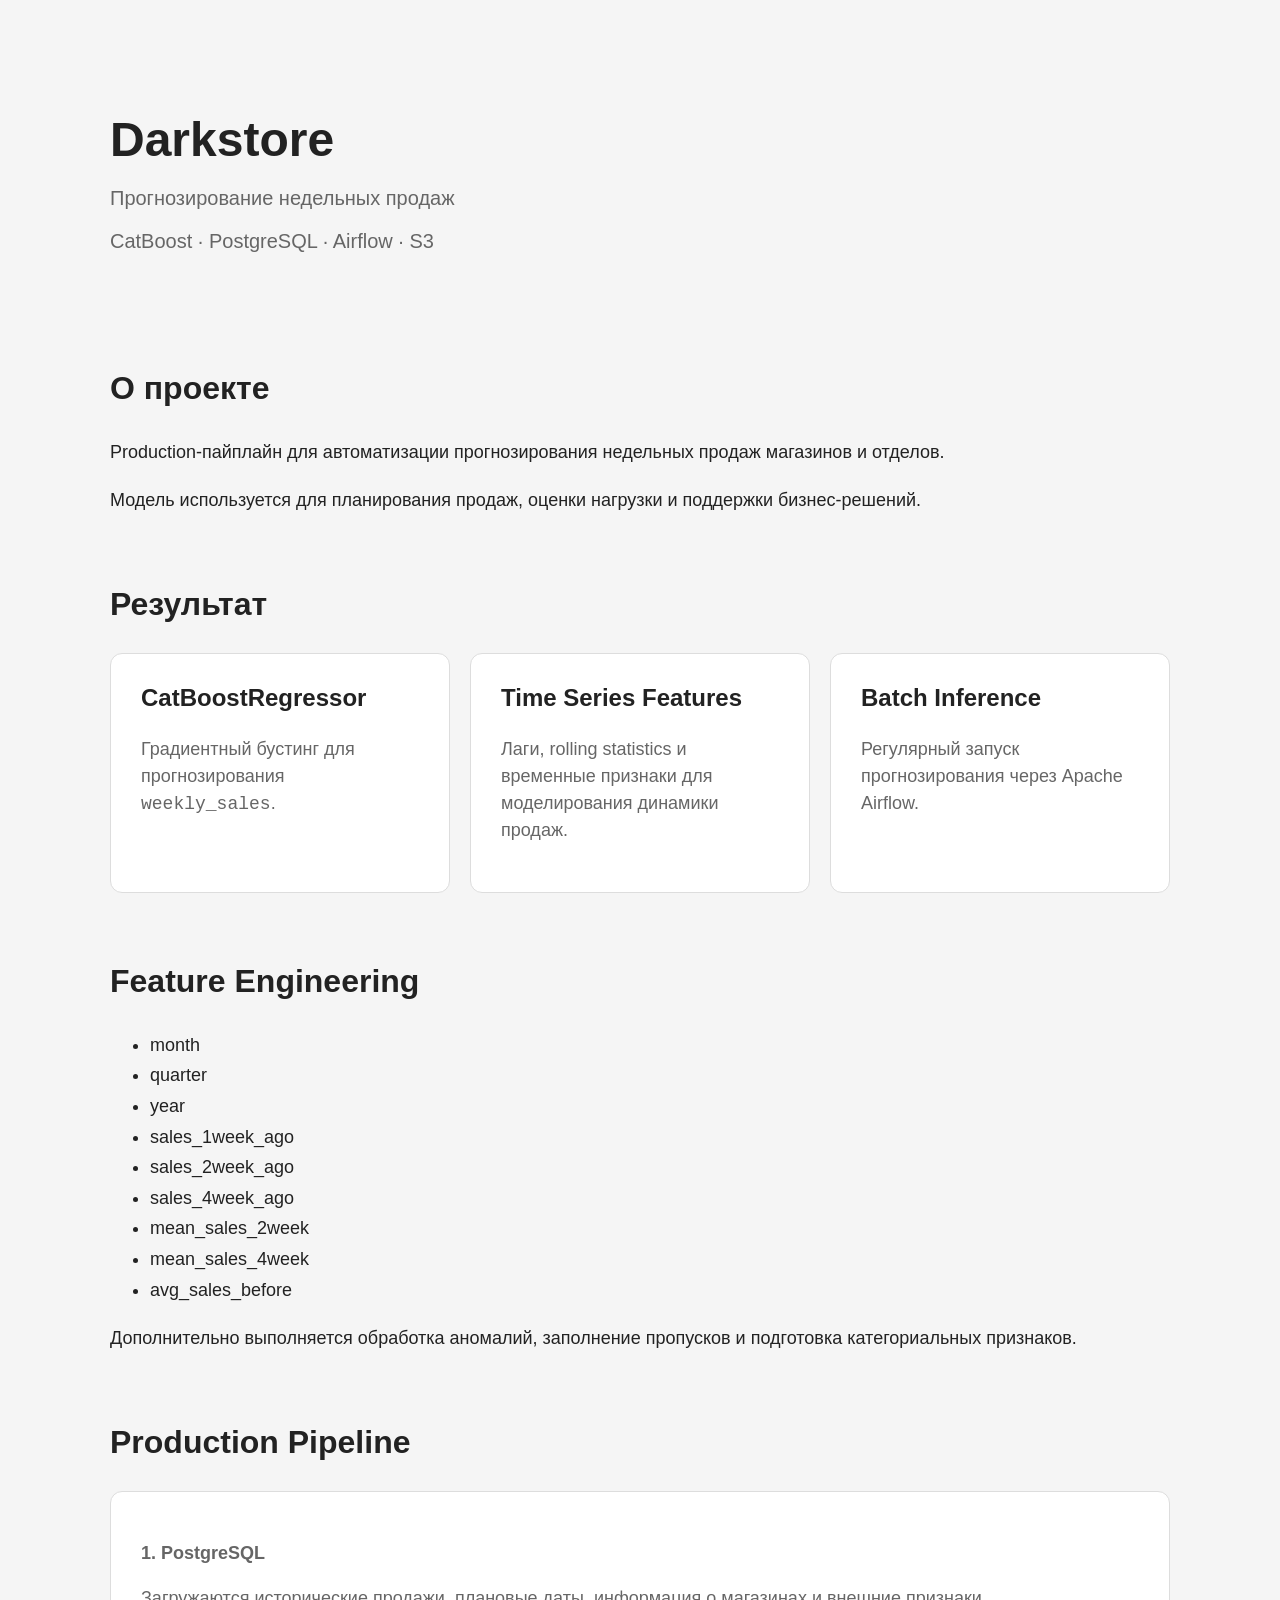
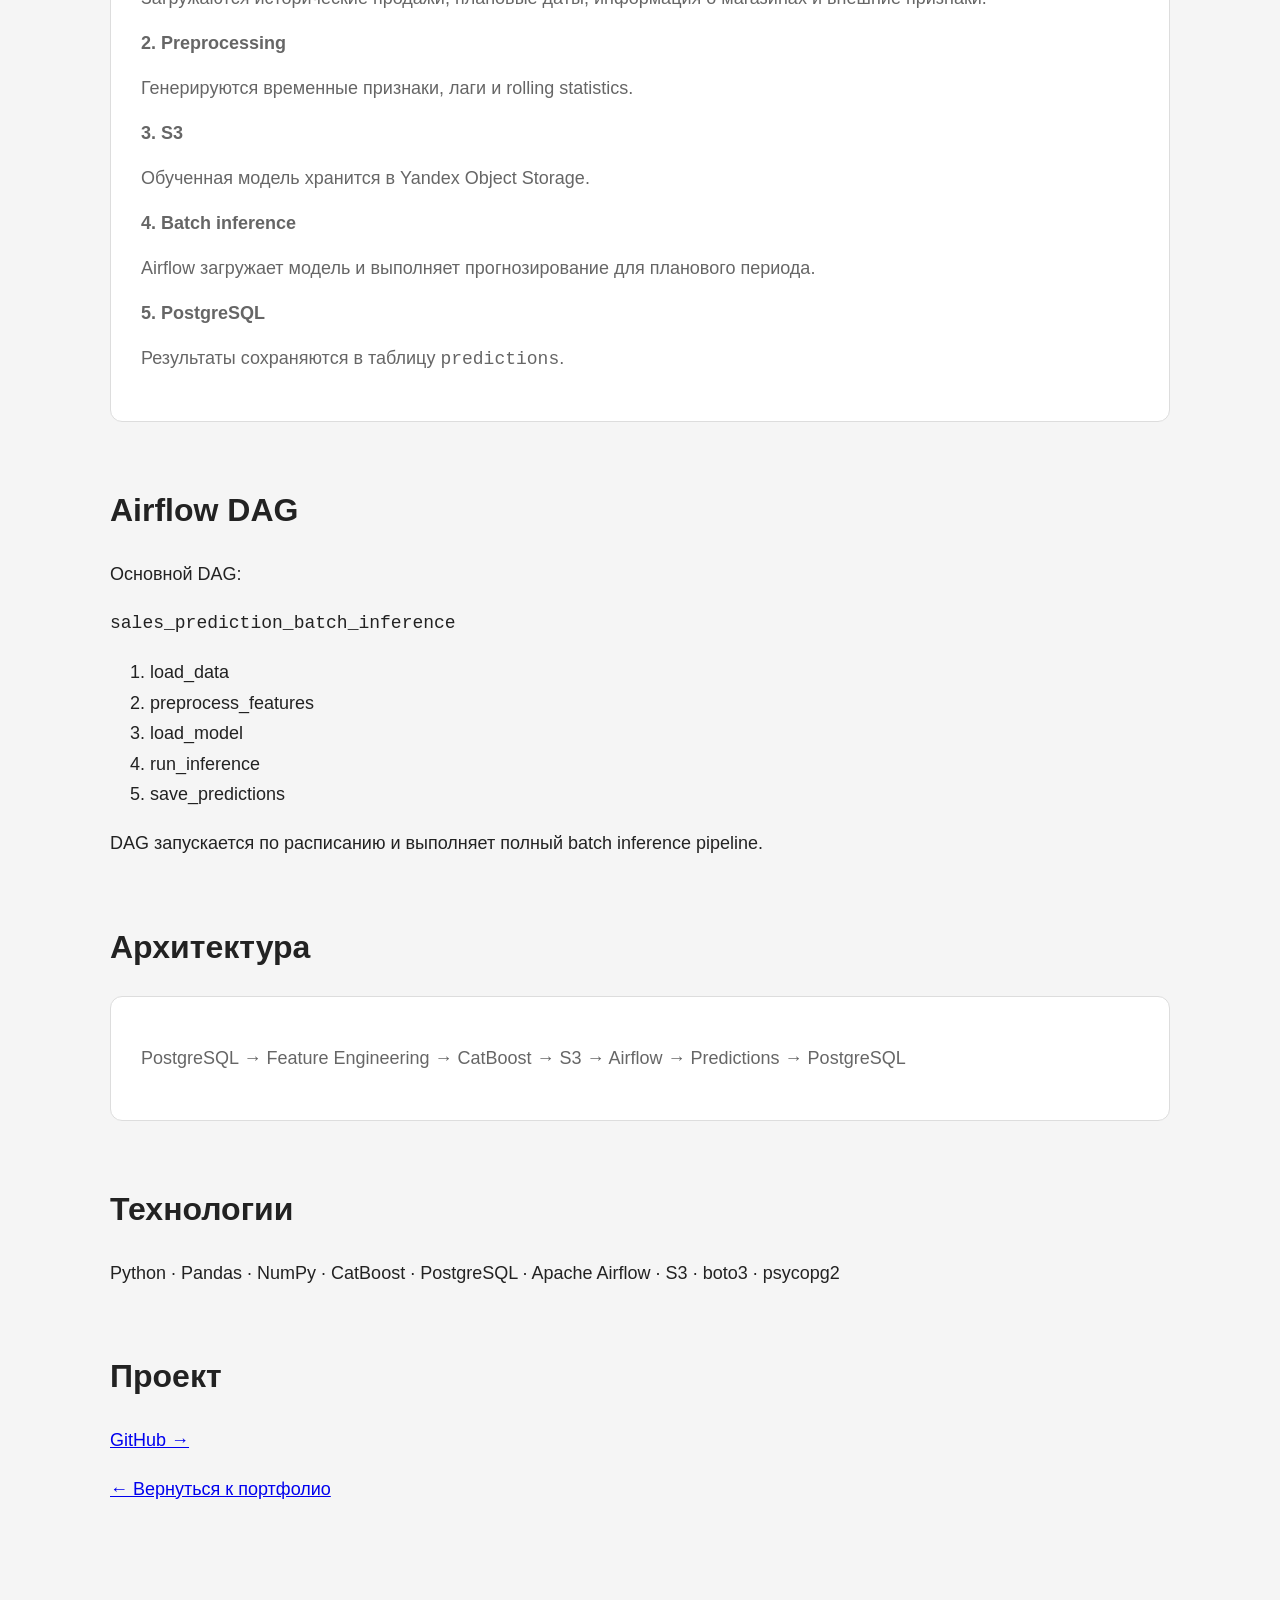
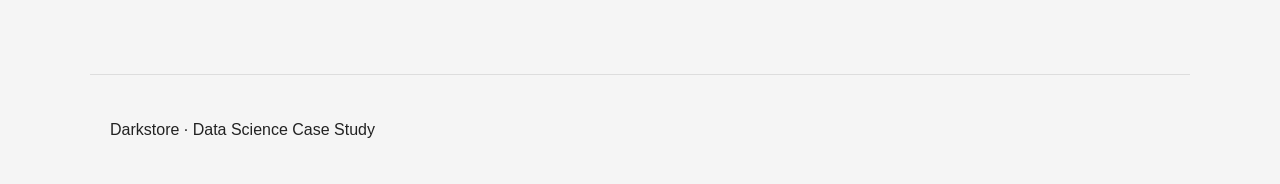
==== projects/darkstore/index.html @ b6d9b3a3 "add darkstore case study" ====
<!DOCTYPE html>
<html lang="ru">
<head>
    <meta charset="UTF-8">
    <meta name="viewport" content="width=device-width, initial-scale=1.0">
    <title>Darkstore — Data Science Case Study</title>
    <link rel="stylesheet" href="../../style.css">
</head>

<body>

<header>
    <h1>Darkstore</h1>
    <p>Прогнозирование недельных продаж</p>
    <p>CatBoost · PostgreSQL · Airflow · S3</p>
</header>

<main>

<section>
    <h2>О проекте</h2>

    <p>
        Production-пайплайн для автоматизации прогнозирования
        недельных продаж магазинов и отделов.
    </p>

    <p>
        Модель используется для планирования продаж, оценки нагрузки
        и поддержки бизнес-решений.
    </p>
</section>

<section>
    <h2>Результат</h2>

    <div class="projects">

        <article class="project-card">
            <h3>CatBoostRegressor</h3>
            <p>
                Градиентный бустинг для прогнозирования
                <code>weekly_sales</code>.
            </p>
        </article>

        <article class="project-card">
            <h3>Time Series Features</h3>
            <p>
                Лаги, rolling statistics и временные признаки
                для моделирования динамики продаж.
            </p>
        </article>

        <article class="project-card">
            <h3>Batch Inference</h3>
            <p>
                Регулярный запуск прогнозирования через
                Apache Airflow.
            </p>
        </article>

    </div>
</section>

<section>
    <h2>Feature Engineering</h2>

    <ul>
        <li>month</li>
        <li>quarter</li>
        <li>year</li>
        <li>sales_1week_ago</li>
        <li>sales_2week_ago</li>
        <li>sales_4week_ago</li>
        <li>mean_sales_2week</li>
        <li>mean_sales_4week</li>
        <li>avg_sales_before</li>
    </ul>

    <p>
        Дополнительно выполняется обработка аномалий,
        заполнение пропусков и подготовка категориальных признаков.
    </p>
</section>

<section>
    <h2>Production Pipeline</h2>

    <div class="project-card">

        <p><strong>1. PostgreSQL</strong></p>
        <p>
            Загружаются исторические продажи, плановые даты,
            информация о магазинах и внешние признаки.
        </p>

        <p><strong>2. Preprocessing</strong></p>
        <p>
            Генерируются временные признаки, лаги и rolling statistics.
        </p>

        <p><strong>3. S3</strong></p>
        <p>
            Обученная модель хранится в Yandex Object Storage.
        </p>

        <p><strong>4. Batch inference</strong></p>
        <p>
            Airflow загружает модель и выполняет прогнозирование
            для планового периода.
        </p>

        <p><strong>5. PostgreSQL</strong></p>
        <p>
            Результаты сохраняются в таблицу
            <code>predictions</code>.
        </p>

    </div>
</section>

<section>
    <h2>Airflow DAG</h2>

    <p>
        Основной DAG:
    </p>

    <p>
        <code>sales_prediction_batch_inference</code>
    </p>

    <ol>
        <li>load_data</li>
        <li>preprocess_features</li>
        <li>load_model</li>
        <li>run_inference</li>
        <li>save_predictions</li>
    </ol>

    <p>
        DAG запускается по расписанию и выполняет полный
        batch inference pipeline.
    </p>
</section>

<section>
    <h2>Архитектура</h2>

    <div class="project-card">
        <p>
            PostgreSQL
            →
            Feature Engineering
            →
            CatBoost
            →
            S3
            →
            Airflow
            →
            Predictions
            →
            PostgreSQL
        </p>
    </div>
</section>

<section>
    <h2>Технологии</h2>

    <p>
        Python · Pandas · NumPy · CatBoost · PostgreSQL ·
        Apache Airflow · S3 · boto3 · psycopg2
    </p>
</section>

<section>
    <h2>Проект</h2>

    <p>
        <a href="https://github.com/exitazy1809/ds_portfolio/tree/main/ds_pss"
           target="_blank">
            GitHub →
        </a>
    </p>

    <p>
        <a href="../../">
            ← Вернуться к портфолио
        </a>
    </p>
</section>

</main>

<footer>
    <p>Darkstore · Data Science Case Study</p>
</footer>

</body>
</html>
---- style.css ----
* {
	box-sizing: border-box;
}

body {
	margin: 0;
	font-family: Arial, sans-serif;
	background: #f5f5f5;
	color: #222;
}

header {
	max-width: 1100px;
	margin: 0 auto;
	padding: 80px 20px 50px;
}

header h1 {
	font-size: 48px;
	margin-bottom: 10px;
}

header p {
	font-size: 20px;
	color: #666;
}

main {
	max-width: 1100px;
	margin: 0 auto;
	padding: 20px;
}

h2 {
	font-size: 32px;
	margin-bottom: 30px;
}

.projects {
	display: grid;
	grid-template-columns: repeat(3, 1fr);
	gap: 20px;
}

.project-card {
	background: white;
	padding: 30px;
	border-radius: 12px;
	border: 1px solid #ddd;
}

.project-card h3 {
	font-size: 24px;
	margin-top: 0;
}

.project-card p {
	color: #666;
	line-height: 1.5;
}

.project-card a {
	display: inline-block;
	margin-top: 15px;
	text-decoration: none;
	font-weight: bold;
	color: #222;
}

.project-card a:hover {
	text-decoration: underline;
}

.other-projects {
	margin-top: 80px;
}

.other-projects li {
	margin-bottom: 10px;
}

footer {
	max-width: 1100px;
	margin: 80px auto 0;
	padding: 30px 20px;
	border-top: 1px solid #ddd;
}

section {
	margin-bottom: 70px;
}

section p,
section li {
	font-size: 18px;
	line-height: 1.7;
}

.pipeline {
	display: flex;
	align-items: center;
	gap: 15px;
	flex-wrap: wrap;
}

.pipeline div {
	background: white;
	border: 1px solid #ddd;
	padding: 15px 20px;
	border-radius: 8px;
}

.metrics {
	display: grid;
	grid-template-columns: repeat(3, 1fr);
	gap: 20px;
}

.metrics div {
	background: white;
	padding: 25px;
	border-radius: 10px;
	border: 1px solid #ddd;
}

.metrics strong {
	display: block;
	color: #666;
	margin-bottom: 10px;
}

.metrics span {
	font-size: 32px;
	font-weight: bold;
}

.tech-stack {
	display: flex;
	gap: 10px;
	flex-wrap: wrap;
}

.tech-stack span {
	background: white;
	border: 1px solid #ddd;
	padding: 10px 15px;
	border-radius: 20px;
}

pre {
	background: #222;
	color: #eee;
	padding: 25px;
	border-radius: 10px;
	overflow-x: auto;
}

.subtitle {
	font-size: 28px;
	color: #333;
}

.model-table {
	overflow-x: auto;
}

.model-table table {
	width: 100%;
	border-collapse: collapse;
	background: white;
}

.model-table th,
.model-table td {
	padding: 16px;
	text-align: left;
	border-bottom: 1px solid #ddd;
}

.model-table th {
	background: #f0f0f0;
}

.best-model {
	background: #f5f5f5;
}

.pipeline {
	display: flex;
	align-items: center;
	gap: 12px;
	flex-wrap: wrap;
}

.pipeline div {
	background: white;
	border: 1px solid #ddd;
	padding: 15px 20px;
	border-radius: 8px;
	font-weight: 500;
}

.pipeline span {
	font-size: 24px;
}

.chart {
	margin-top: 30px;
	background: white;
	padding: 30px;
	border: 1px solid #ddd;
	border-radius: 12px;
}

.chart-row {
	margin-bottom: 25px;
}

.chart-label {
	display: block;
	margin-bottom: 8px;
	font-weight: 500;
}

.bar-container {
	width: 100%;
	height: 35px;
	background: #eeeeee;
	border-radius: 6px;
	overflow: hidden;
}

.bar {
	height: 100%;
	background: #777;
	color: white;
	display: flex;
	align-items: center;
	padding-left: 12px;
	font-weight: bold;
	border-radius: 6px;
}

.bar.best {
	background: #222;
}

.architecture {
	display: grid;
	grid-template-columns: repeat(4, 1fr);
	gap: 20px;
	margin-top: 35px;
}

.architecture-column {
	display: flex;
	flex-direction: column;
	align-items: center;
}

.architecture-box {
	width: 100%;
	min-height: 90px;

	background: white;
	border: 1px solid #ddd;
	border-radius: 12px;

	display: flex;
	flex-direction: column;
	justify-content: center;
	align-items: center;

	text-align: center;
	padding: 15px;

	box-sizing: border-box;
}

.architecture-box strong {
	font-size: 18px;
	margin-bottom: 8px;
}

.architecture-box span {
	color: #777;
	font-size: 14px;
}

.architecture-arrow {
	font-size: 28px;
	margin: 12px 0;
}

.architecture-box.database {
	border-left: 4px solid #555;
}

.architecture-box.airflow {
	border-left: 4px solid #777;
}

.architecture-box.s3 {
	border-left: 4px solid #999;
}

.architecture-box.model {
	border-left: 4px solid #222;
}


@media (max-width: 900px) {

	.architecture {
		grid-template-columns: repeat(2, 1fr);
	}

}


@media (max-width: 600px) {

	.architecture {
		grid-template-columns: 1fr;
	}

}
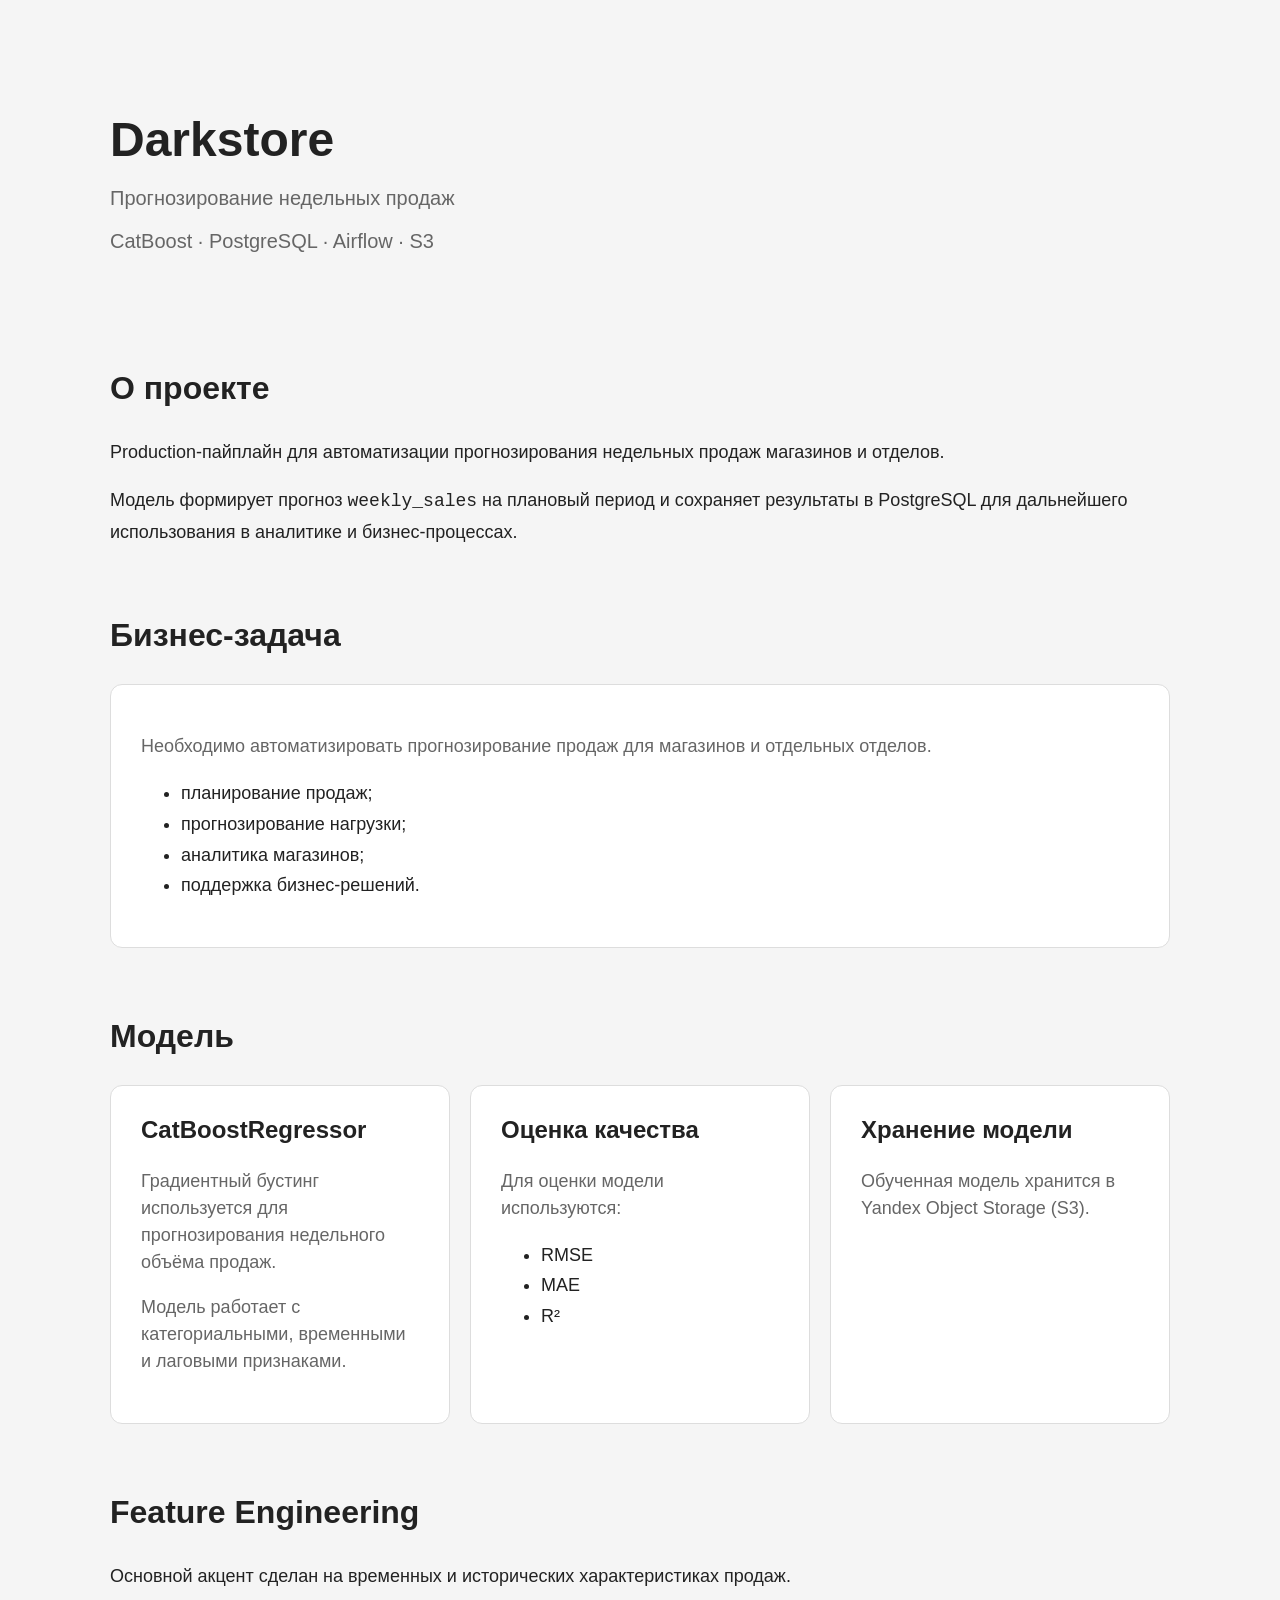
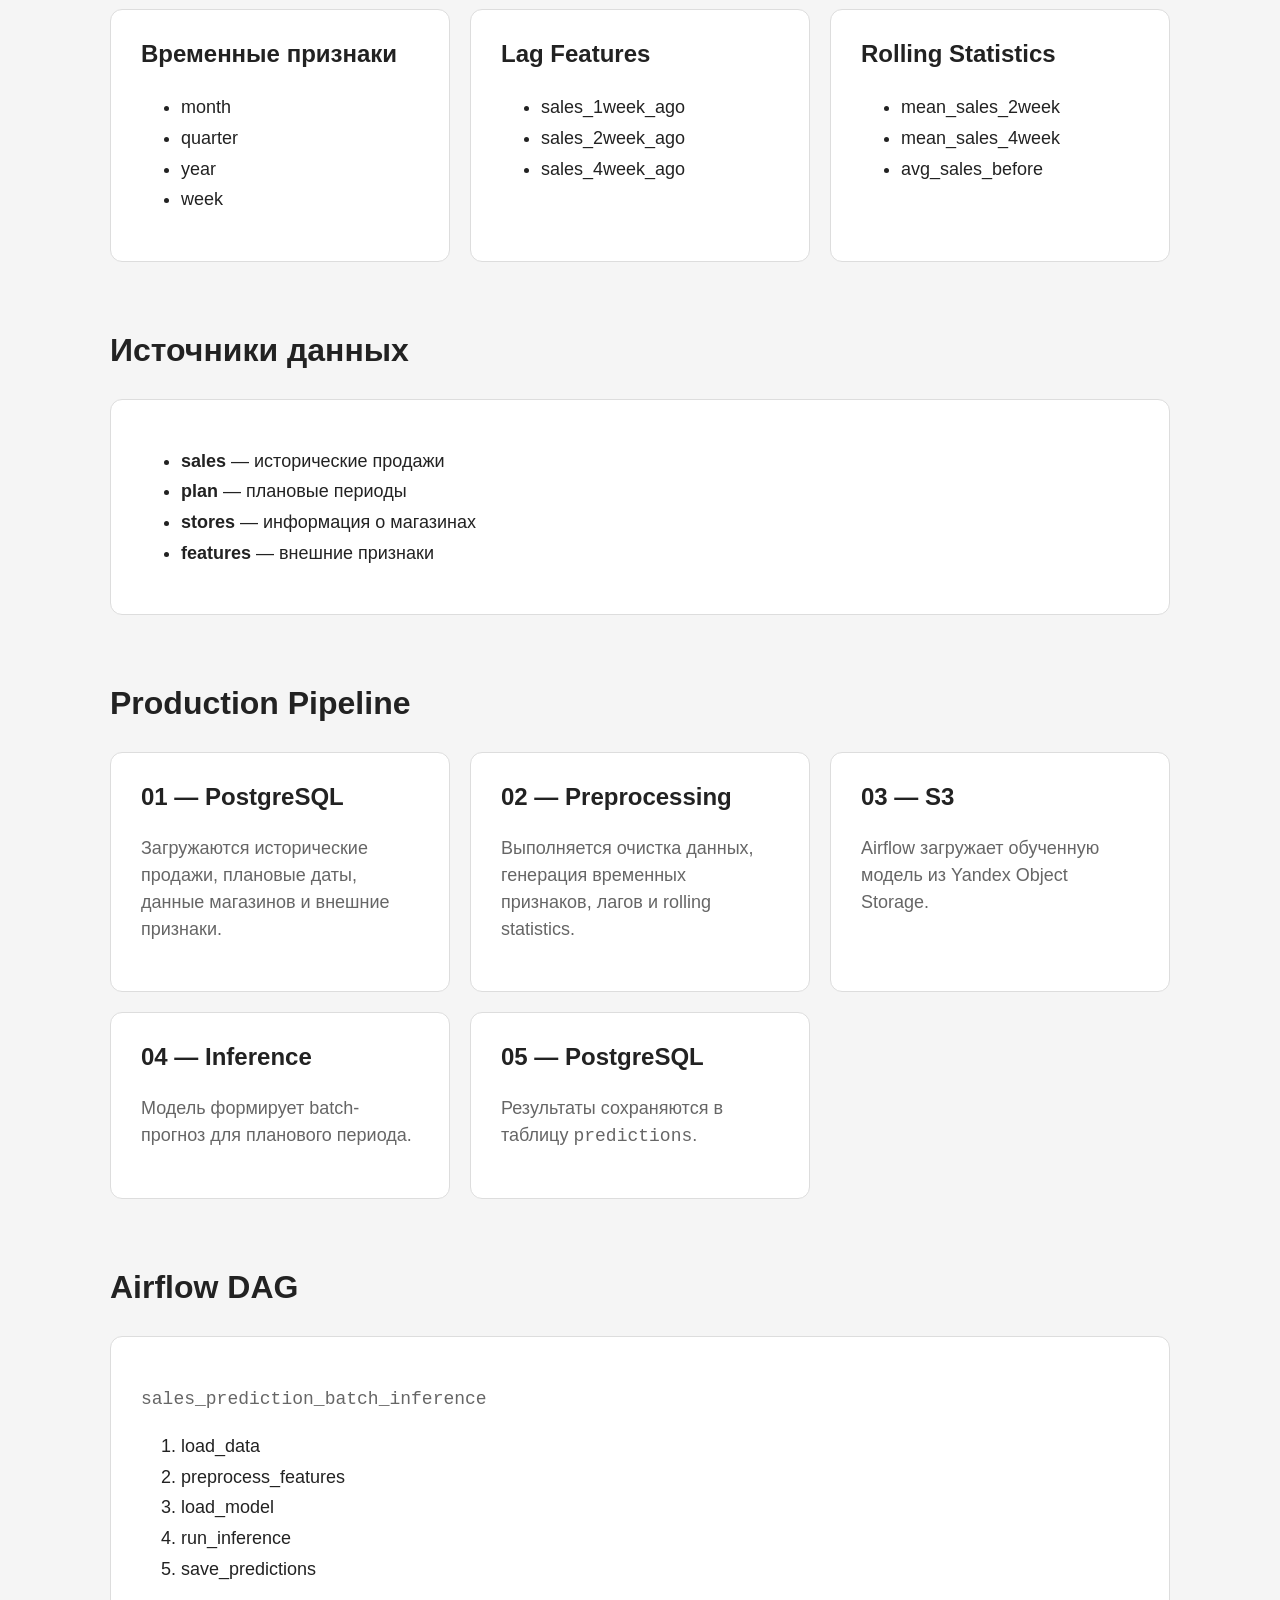
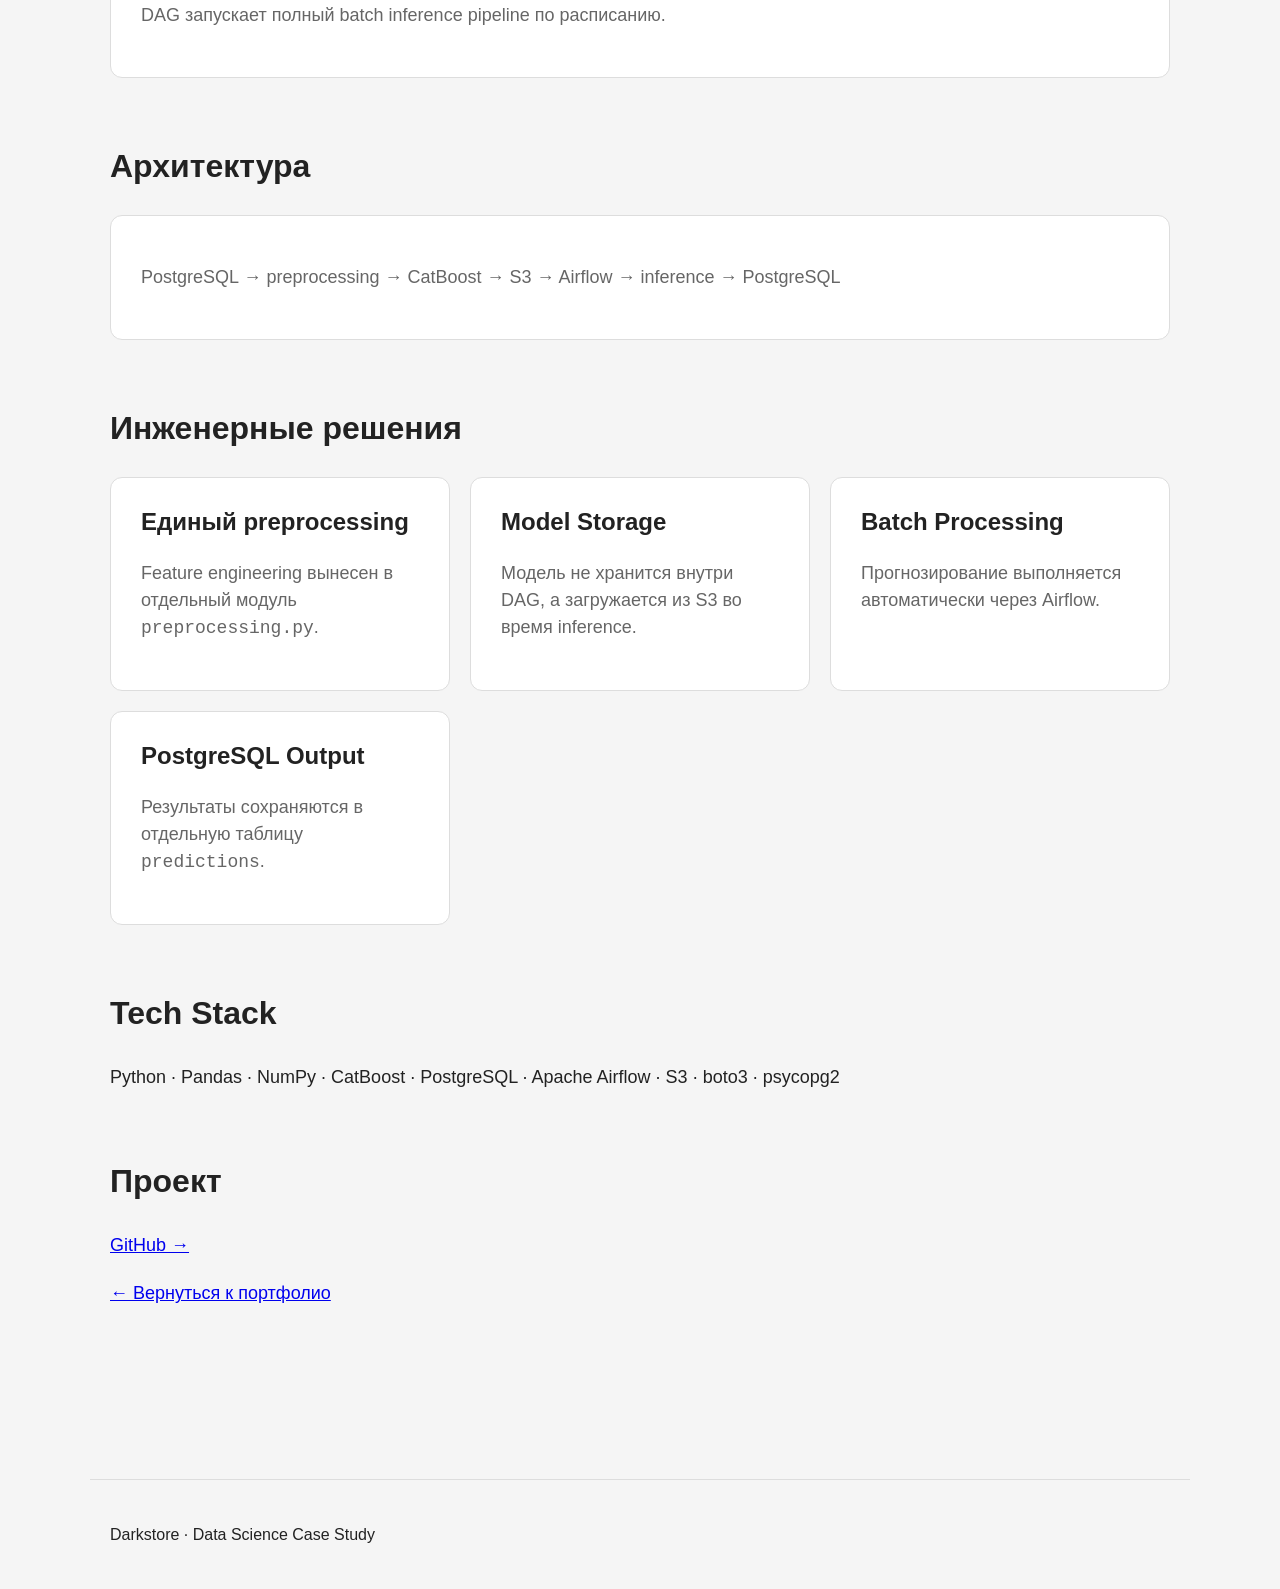
==== commit 2f059a6a: "improve darkstore case study" ====
--- a/projects/darkstore/index.html
+++ b/projects/darkstore/index.html
@@ -3,7 +3,9 @@
 <head>
     <meta charset="UTF-8">
     <meta name="viewport" content="width=device-width, initial-scale=1.0">
+
     <title>Darkstore — Data Science Case Study</title>
+
     <link rel="stylesheet" href="../../style.css">
 </head>
 
@@ -11,192 +13,459 @@
 
 <header>
     <h1>Darkstore</h1>
-    <p>Прогнозирование недельных продаж</p>
-    <p>CatBoost · PostgreSQL · Airflow · S3</p>
+
+    <p>
+        Прогнозирование недельных продаж
+    </p>
+
+    <p>
+        CatBoost · PostgreSQL · Airflow · S3
+    </p>
 </header>
 
+
 <main>
 
-<section>
-    <h2>О проекте</h2>
+    <!-- ABOUT -->
+
+    <section>
+
+        <h2>О проекте</h2>
+
+        <p>
+            Production-пайплайн для автоматизации прогнозирования
+            недельных продаж магазинов и отделов.
+        </p>
+
+        <p>
+            Модель формирует прогноз <code>weekly_sales</code>
+            на плановый период и сохраняет результаты
+            в PostgreSQL для дальнейшего использования
+            в аналитике и бизнес-процессах.
+        </p>
+
+    </section>
+
+
+    <!-- BUSINESS TASK -->
+
+    <section>
+
+        <h2>Бизнес-задача</h2>
+
+        <div class="project-card">
+
+            <p>
+                Необходимо автоматизировать прогнозирование продаж
+                для магазинов и отдельных отделов.
+            </p>
+
+            <ul>
+                <li>планирование продаж;</li>
+                <li>прогнозирование нагрузки;</li>
+                <li>аналитика магазинов;</li>
+                <li>поддержка бизнес-решений.</li>
+            </ul>
+
+        </div>
+
+    </section>
+
+
+    <!-- MODEL -->
+
+    <section>
+
+        <h2>Модель</h2>
+
+        <div class="projects">
+
+            <article class="project-card">
+
+                <h3>CatBoostRegressor</h3>
+
+                <p>
+                    Градиентный бустинг используется для
+                    прогнозирования недельного объёма продаж.
+                </p>
+
+                <p>
+                    Модель работает с категориальными,
+                    временными и лаговыми признаками.
+                </p>
+
+            </article>
+
+
+            <article class="project-card">
+
+                <h3>Оценка качества</h3>
+
+                <p>
+                    Для оценки модели используются:
+                </p>
+
+                <ul>
+                    <li>RMSE</li>
+                    <li>MAE</li>
+                    <li>R²</li>
+                </ul>
+
+            </article>
+
+
+            <article class="project-card">
+
+                <h3>Хранение модели</h3>
+
+                <p>
+                    Обученная модель хранится в
+                    Yandex Object Storage (S3).
+                </p>
+
+            </article>
+
+        </div>
+
+    </section>
+
+
+    <!-- FEATURES -->
+
+    <section>
+
+        <h2>Feature Engineering</h2>
+
+        <p>
+            Основной акцент сделан на временных и исторических
+            характеристиках продаж.
+        </p>
+
+
+        <div class="projects">
+
+            <article class="project-card">
+
+                <h3>Временные признаки</h3>
+
+                <ul>
+                    <li>month</li>
+                    <li>quarter</li>
+                    <li>year</li>
+                    <li>week</li>
+                </ul>
+
+            </article>
+
+
+            <article class="project-card">
+
+                <h3>Lag Features</h3>
+
+                <ul>
+                    <li>sales_1week_ago</li>
+                    <li>sales_2week_ago</li>
+                    <li>sales_4week_ago</li>
+                </ul>
+
+            </article>
+
+
+            <article class="project-card">
+
+                <h3>Rolling Statistics</h3>
+
+                <ul>
+                    <li>mean_sales_2week</li>
+                    <li>mean_sales_4week</li>
+                    <li>avg_sales_before</li>
+                </ul>
+
+            </article>
+
+        </div>
+
+    </section>
+
+
+    <!-- DATA -->
+
+    <section>
+
+        <h2>Источники данных</h2>
+
+        <div class="project-card">
+
+            <ul>
+                <li>
+                    <strong>sales</strong> — исторические продажи
+                </li>
+
+                <li>
+                    <strong>plan</strong> — плановые периоды
+                </li>
+
+                <li>
+                    <strong>stores</strong> — информация о магазинах
+                </li>
+
+                <li>
+                    <strong>features</strong> — внешние признаки
+                </li>
+            </ul>
+
+        </div>
+
+    </section>
+
+
+    <!-- PIPELINE -->
+
+    <section>
+
+        <h2>Production Pipeline</h2>
+
+        <div class="projects">
+
+            <article class="project-card">
+
+                <h3>01 — PostgreSQL</h3>
+
+                <p>
+                    Загружаются исторические продажи,
+                    плановые даты, данные магазинов
+                    и внешние признаки.
+                </p>
+
+            </article>
+
+
+            <article class="project-card">
+
+                <h3>02 — Preprocessing</h3>
+
+                <p>
+                    Выполняется очистка данных,
+                    генерация временных признаков,
+                    лагов и rolling statistics.
+                </p>
+
+            </article>
+
+
+            <article class="project-card">
+
+                <h3>03 — S3</h3>
+
+                <p>
+                    Airflow загружает обученную модель
+                    из Yandex Object Storage.
+                </p>
+
+            </article>
+
+
+            <article class="project-card">
+
+                <h3>04 — Inference</h3>
+
+                <p>
+                    Модель формирует batch-прогноз
+                    для планового периода.
+                </p>
+
+            </article>
+
+
+            <article class="project-card">
+
+                <h3>05 — PostgreSQL</h3>
+
+                <p>
+                    Результаты сохраняются в таблицу
+                    <code>predictions</code>.
+                </p>
+
+            </article>
+
+        </div>
+
+    </section>
+
+
+    <!-- AIRFLOW -->
+
+    <section>
+
+        <h2>Airflow DAG</h2>
+
+        <div class="project-card">
+
+            <p>
+                <code>sales_prediction_batch_inference</code>
+            </p>
+
+            <ol>
+
+                <li>load_data</li>
+
+                <li>preprocess_features</li>
+
+                <li>load_model</li>
+
+                <li>run_inference</li>
+
+                <li>save_predictions</li>
+
+            </ol>
+
+            <p>
+                DAG запускает полный batch inference pipeline
+                по расписанию.
+            </p>
+
+        </div>
+
+    </section>
+
+
+    <!-- ARCHITECTURE -->
+
+    <section>
+
+        <h2>Архитектура</h2>
+
+        <div class="project-card">
+
+            <p>
+                PostgreSQL
+                →
+                preprocessing
+                →
+                CatBoost
+                →
+                S3
+                →
+                Airflow
+                →
+                inference
+                →
+                PostgreSQL
+            </p>
+
+        </div>
+
+    </section>
+
+
+    <!-- ENGINEERING -->
+
+    <section>
+
+        <h2>Инженерные решения</h2>
+
+        <div class="projects">
+
+            <article class="project-card">
+
+                <h3>Единый preprocessing</h3>
+
+                <p>
+                    Feature engineering вынесен
+                    в отдельный модуль
+                    <code>preprocessing.py</code>.
+                </p>
+
+            </article>
+
+
+            <article class="project-card">
+
+                <h3>Model Storage</h3>
+
+                <p>
+                    Модель не хранится внутри DAG,
+                    а загружается из S3 во время inference.
+                </p>
+
+            </article>
+
+
+            <article class="project-card">
+
+                <h3>Batch Processing</h3>
+
+                <p>
+                    Прогнозирование выполняется
+                    автоматически через Airflow.
+                </p>
+
+            </article>
+
+
+            <article class="project-card">
+
+                <h3>PostgreSQL Output</h3>
+
+                <p>
+                    Результаты сохраняются в отдельную
+                    таблицу <code>predictions</code>.
+                </p>
+
+            </article>
+
+        </div>
+
+    </section>
+
+
+    <!-- TECH STACK -->
+
+    <section>
+
+        <h2>Tech Stack</h2>
+
+        <p>
+            Python · Pandas · NumPy · CatBoost ·
+            PostgreSQL · Apache Airflow · S3 ·
+            boto3 · psycopg2
+        </p>
+
+    </section>
+
+
+    <!-- GITHUB -->
+
+    <section>
+
+        <h2>Проект</h2>
+
+        <p>
+            <a
+                href="https://github.com/exitazy1809/ds_portfolio/tree/main/ds_pss"
+                target="_blank"
+            >
+                GitHub →
+            </a>
+        </p>
+
+        <p>
+            <a href="../../">
+                ← Вернуться к портфолио
+            </a>
+        </p>
+
+    </section>
+
+</main>
+
+
+<footer>
 
     <p>
-        Production-пайплайн для автоматизации прогнозирования
-        недельных продаж магазинов и отделов.
+        Darkstore · Data Science Case Study
     </p>
 
-    <p>
-        Модель используется для планирования продаж, оценки нагрузки
-        и поддержки бизнес-решений.
-    </p>
-</section>
-
-<section>
-    <h2>Результат</h2>
-
-    <div class="projects">
-
-        <article class="project-card">
-            <h3>CatBoostRegressor</h3>
-            <p>
-                Градиентный бустинг для прогнозирования
-                <code>weekly_sales</code>.
-            </p>
-        </article>
-
-        <article class="project-card">
-            <h3>Time Series Features</h3>
-            <p>
-                Лаги, rolling statistics и временные признаки
-                для моделирования динамики продаж.
-            </p>
-        </article>
-
-        <article class="project-card">
-            <h3>Batch Inference</h3>
-            <p>
-                Регулярный запуск прогнозирования через
-                Apache Airflow.
-            </p>
-        </article>
-
-    </div>
-</section>
-
-<section>
-    <h2>Feature Engineering</h2>
-
-    <ul>
-        <li>month</li>
-        <li>quarter</li>
-        <li>year</li>
-        <li>sales_1week_ago</li>
-        <li>sales_2week_ago</li>
-        <li>sales_4week_ago</li>
-        <li>mean_sales_2week</li>
-        <li>mean_sales_4week</li>
-        <li>avg_sales_before</li>
-    </ul>
-
-    <p>
-        Дополнительно выполняется обработка аномалий,
-        заполнение пропусков и подготовка категориальных признаков.
-    </p>
-</section>
-
-<section>
-    <h2>Production Pipeline</h2>
-
-    <div class="project-card">
-
-        <p><strong>1. PostgreSQL</strong></p>
-        <p>
-            Загружаются исторические продажи, плановые даты,
-            информация о магазинах и внешние признаки.
-        </p>
-
-        <p><strong>2. Preprocessing</strong></p>
-        <p>
-            Генерируются временные признаки, лаги и rolling statistics.
-        </p>
-
-        <p><strong>3. S3</strong></p>
-        <p>
-            Обученная модель хранится в Yandex Object Storage.
-        </p>
-
-        <p><strong>4. Batch inference</strong></p>
-        <p>
-            Airflow загружает модель и выполняет прогнозирование
-            для планового периода.
-        </p>
-
-        <p><strong>5. PostgreSQL</strong></p>
-        <p>
-            Результаты сохраняются в таблицу
-            <code>predictions</code>.
-        </p>
-
-    </div>
-</section>
-
-<section>
-    <h2>Airflow DAG</h2>
-
-    <p>
-        Основной DAG:
-    </p>
-
-    <p>
-        <code>sales_prediction_batch_inference</code>
-    </p>
-
-    <ol>
-        <li>load_data</li>
-        <li>preprocess_features</li>
-        <li>load_model</li>
-        <li>run_inference</li>
-        <li>save_predictions</li>
-    </ol>
-
-    <p>
-        DAG запускается по расписанию и выполняет полный
-        batch inference pipeline.
-    </p>
-</section>
-
-<section>
-    <h2>Архитектура</h2>
-
-    <div class="project-card">
-        <p>
-            PostgreSQL
-            →
-            Feature Engineering
-            →
-            CatBoost
-            →
-            S3
-            →
-            Airflow
-            →
-            Predictions
-            →
-            PostgreSQL
-        </p>
-    </div>
-</section>
-
-<section>
-    <h2>Технологии</h2>
-
-    <p>
-        Python · Pandas · NumPy · CatBoost · PostgreSQL ·
-        Apache Airflow · S3 · boto3 · psycopg2
-    </p>
-</section>
-
-<section>
-    <h2>Проект</h2>
-
-    <p>
-        <a href="https://github.com/exitazy1809/ds_portfolio/tree/main/ds_pss"
-           target="_blank">
-            GitHub →
-        </a>
-    </p>
-
-    <p>
-        <a href="../../">
-            ← Вернуться к портфолио
-        </a>
-    </p>
-</section>
-
-</main>
-
-<footer>
-    <p>Darkstore · Data Science Case Study</p>
 </footer>
 
 </body>
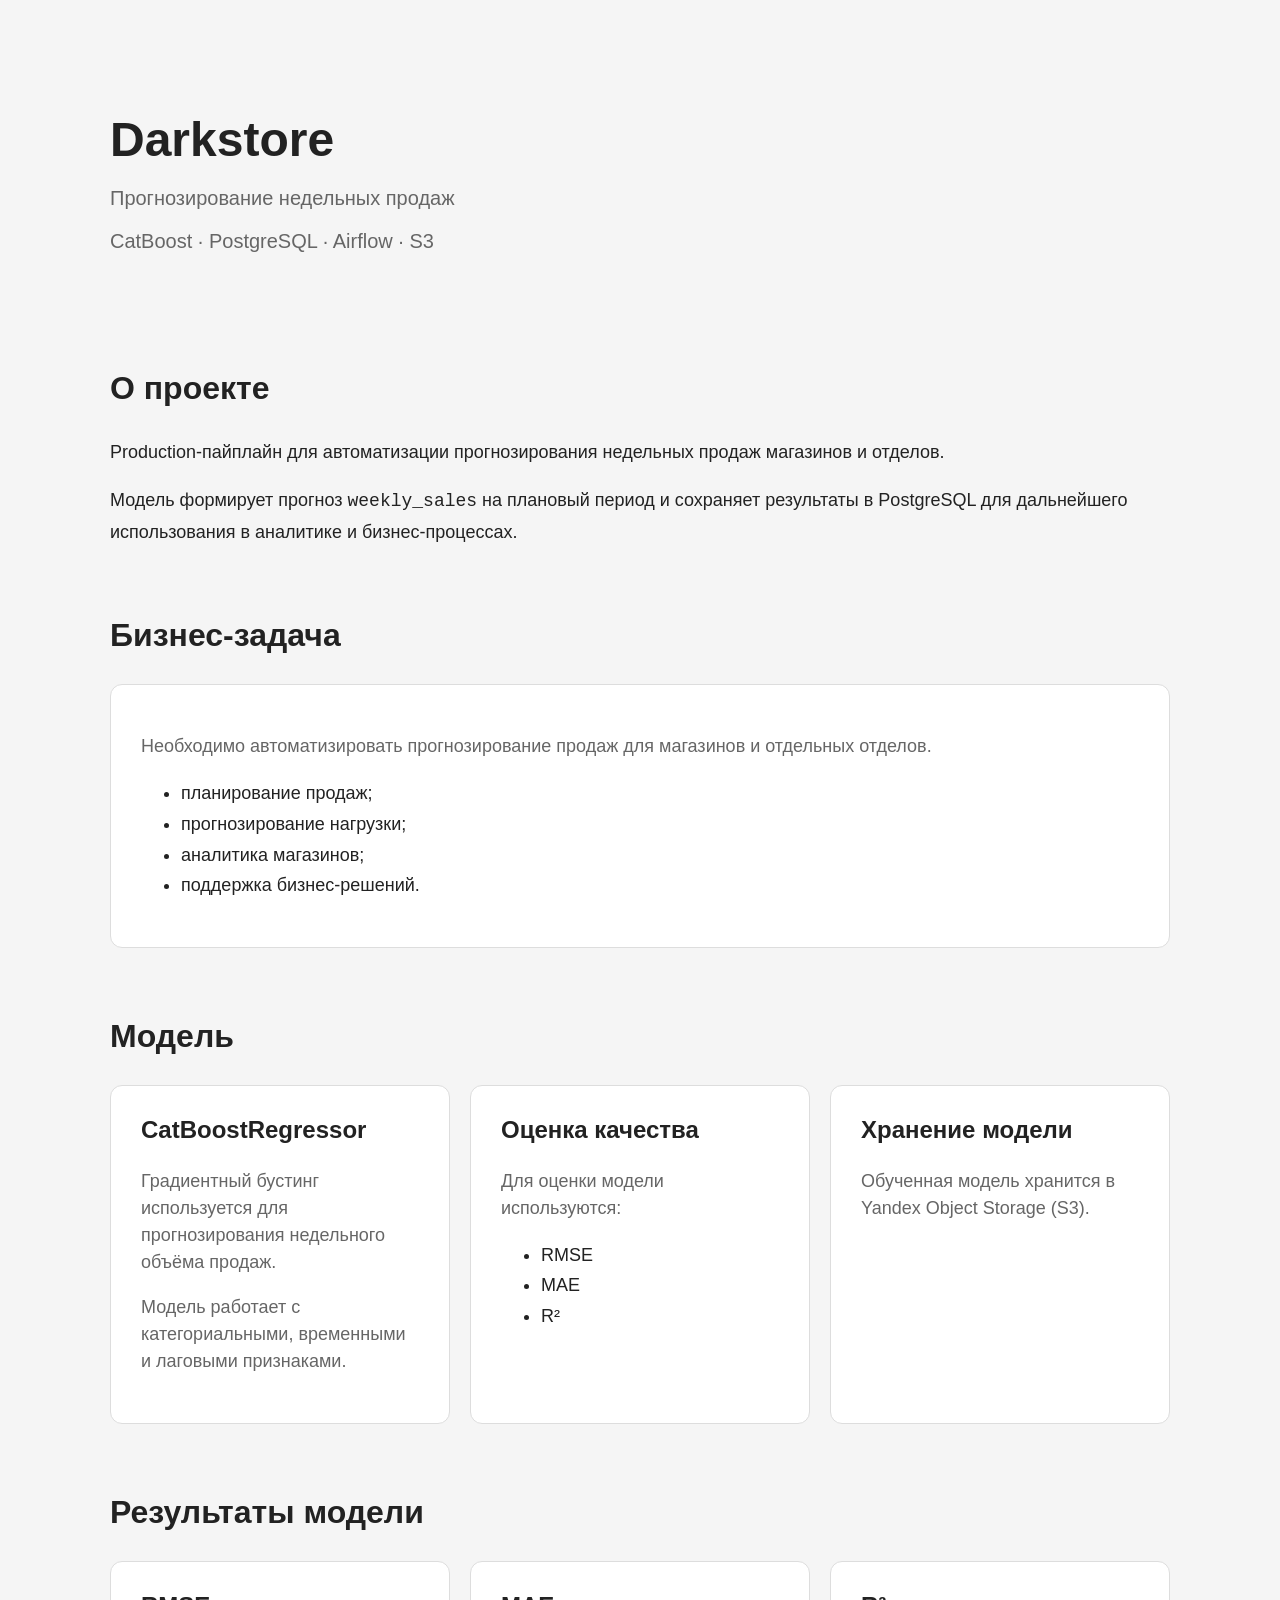
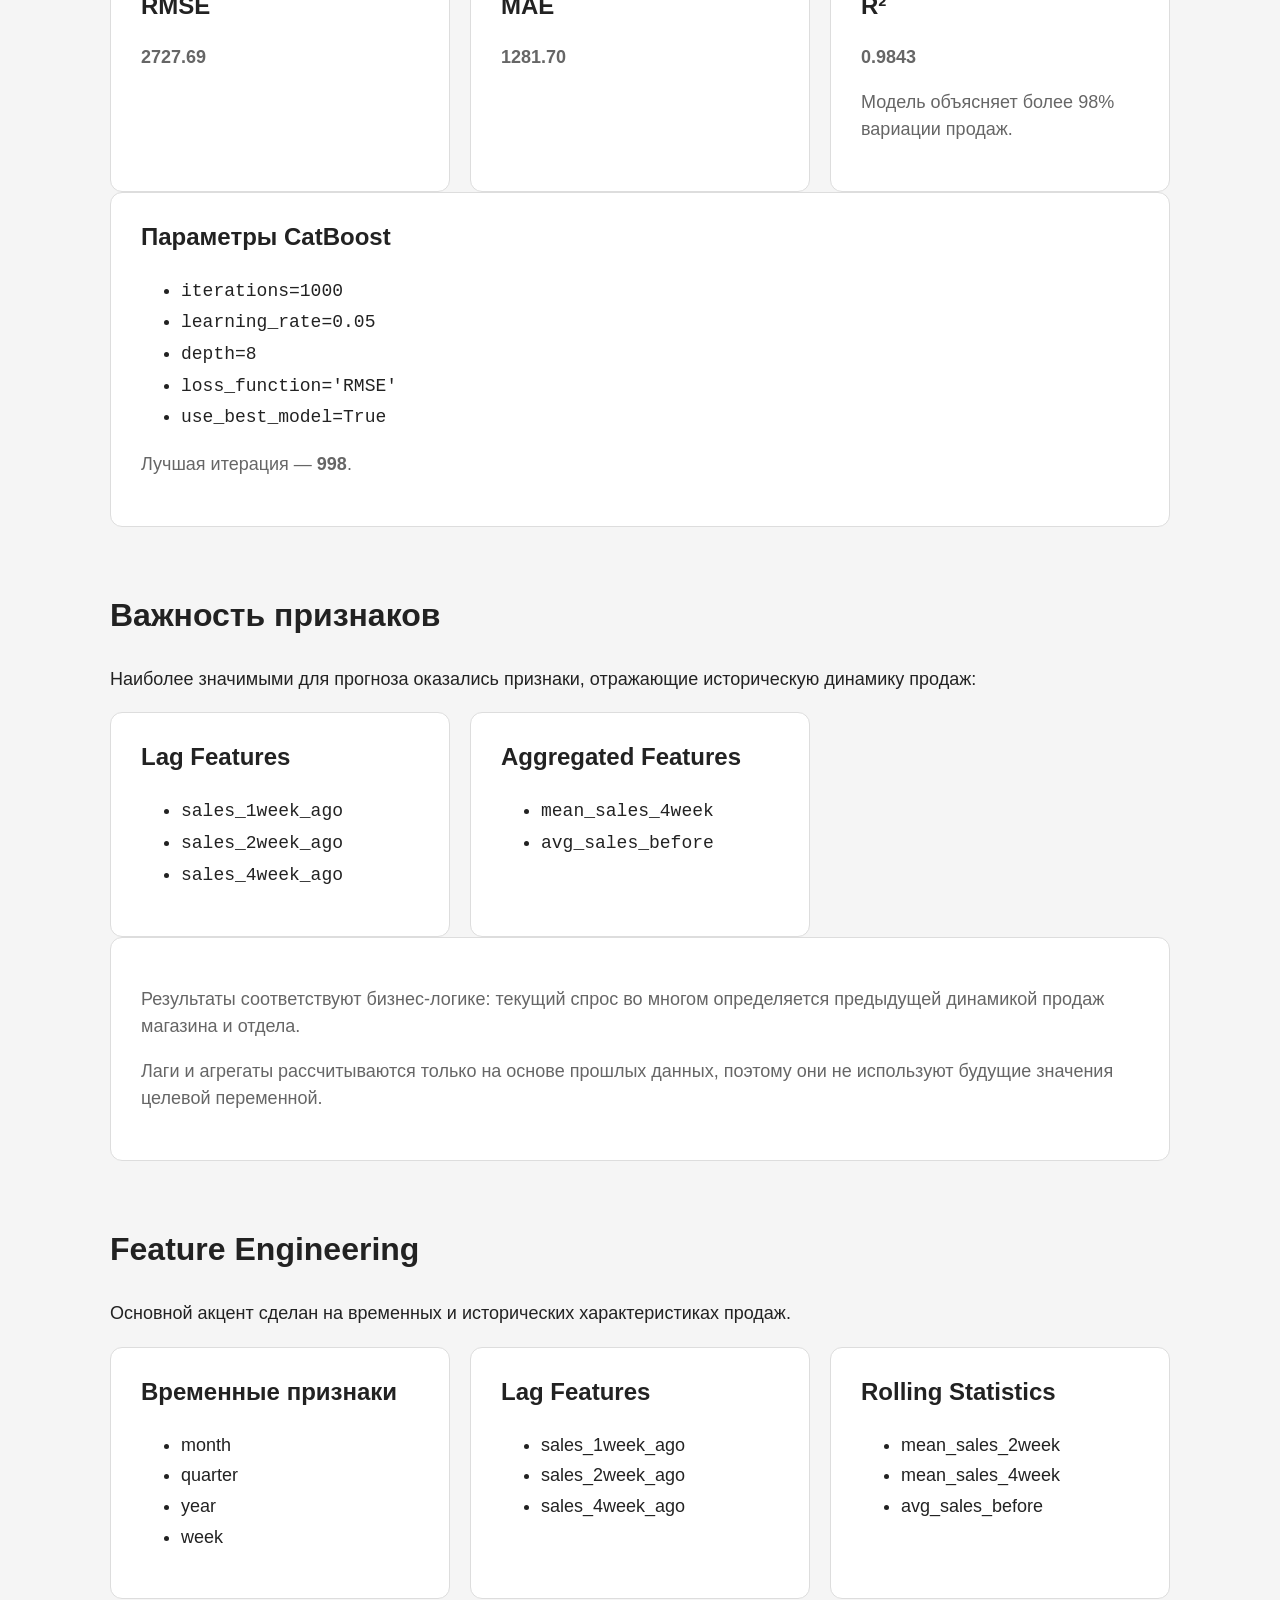
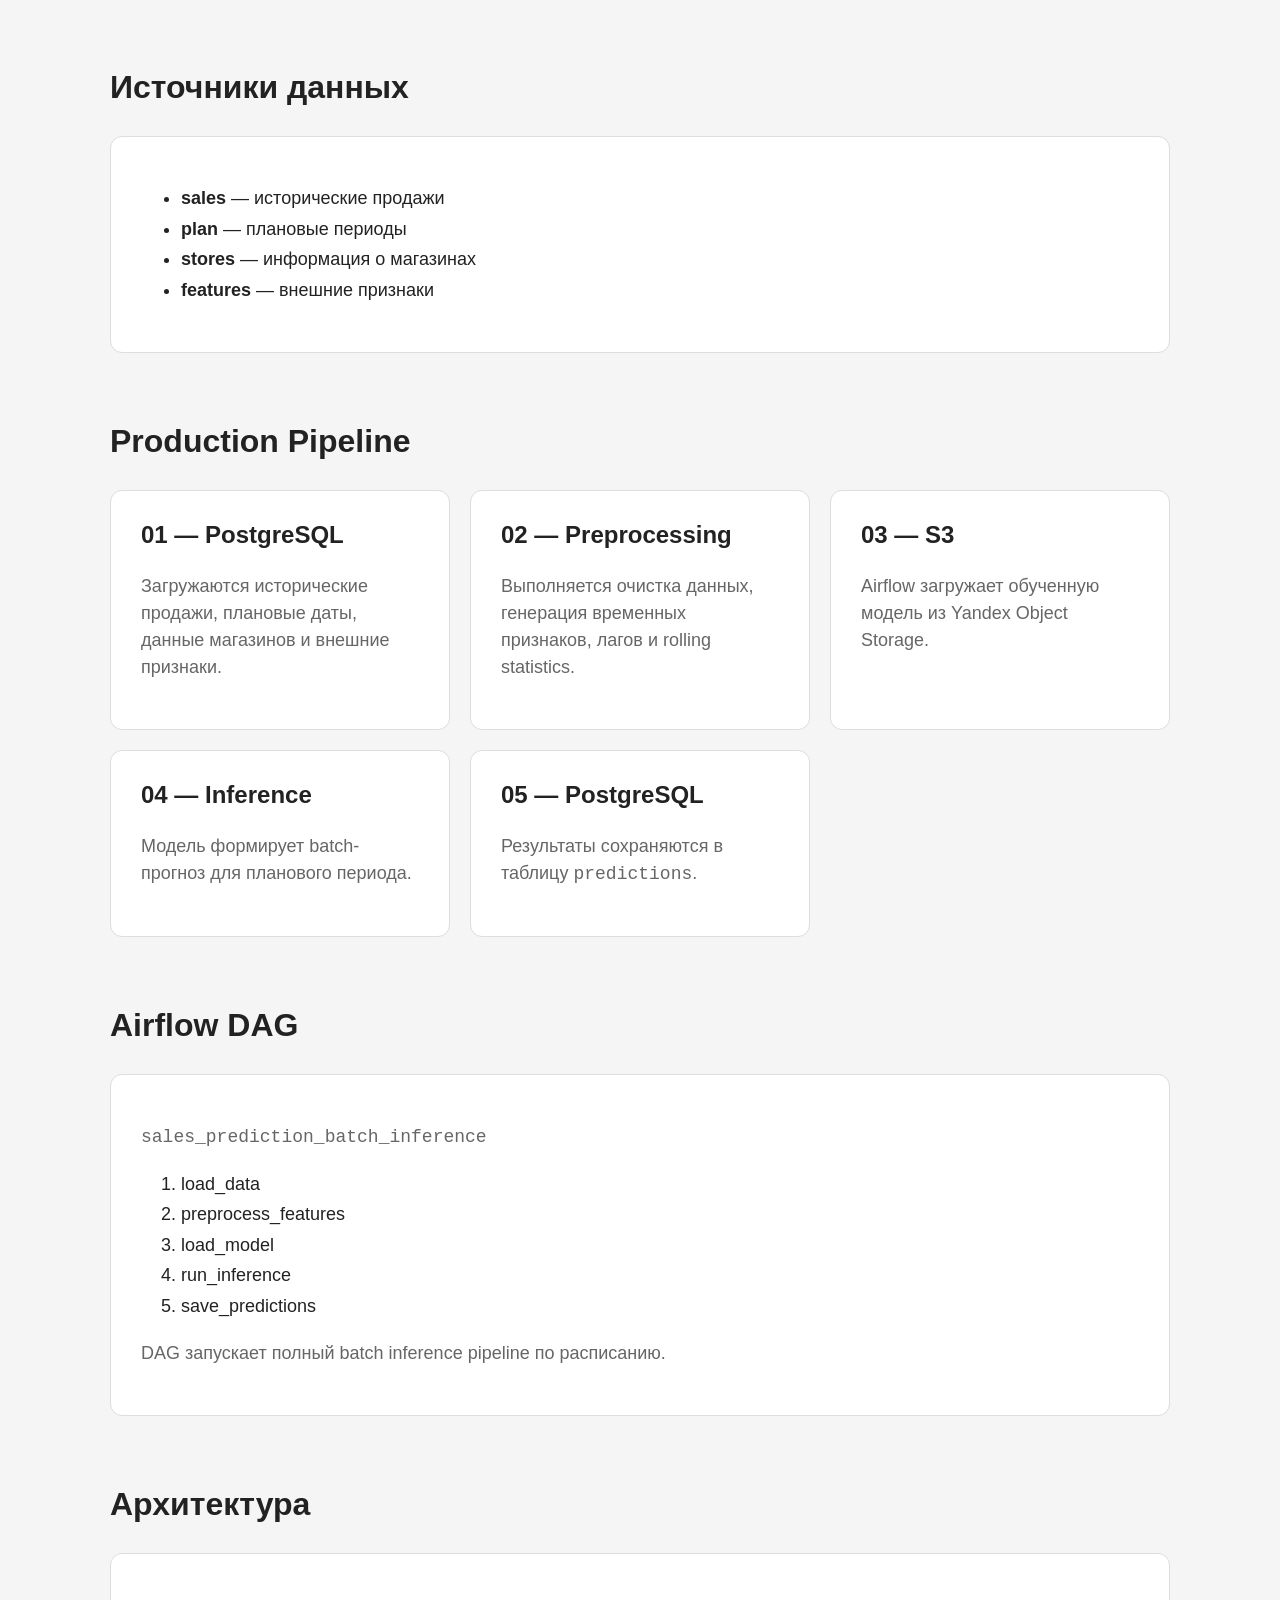
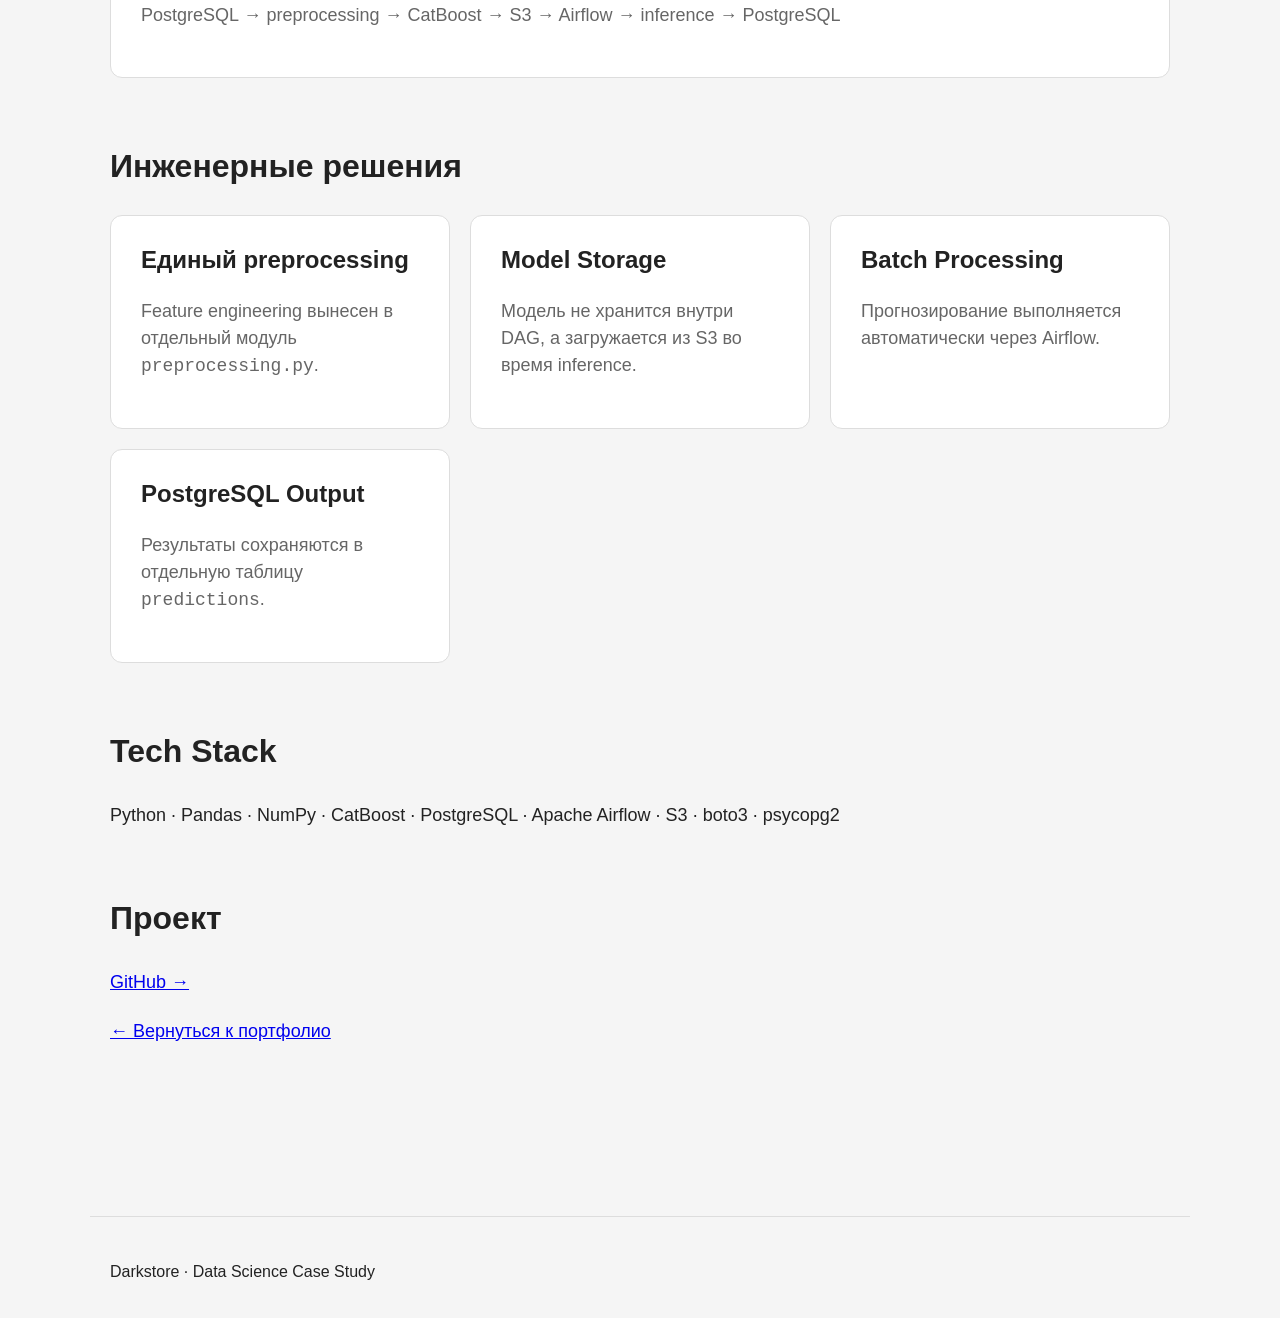
==== commit 7cb4689e: "add darkstore model results" ====
--- a/projects/darkstore/index.html
+++ b/projects/darkstore/index.html
@@ -124,6 +124,132 @@
                 </p>
 
             </article>
+
+        </div>
+
+    </section>
+
+
+    <!-- RESULTS -->
+
+    <section>
+
+        <h2>Результаты модели</h2>
+
+        <div class="projects">
+
+            <article class="project-card">
+
+                <h3>RMSE</h3>
+
+                <p>
+                    <strong>2727.69</strong>
+                </p>
+
+            </article>
+
+
+            <article class="project-card">
+
+                <h3>MAE</h3>
+
+                <p>
+                    <strong>1281.70</strong>
+                </p>
+
+            </article>
+
+
+            <article class="project-card">
+
+                <h3>R²</h3>
+
+                <p>
+                    <strong>0.9843</strong>
+                </p>
+
+                <p>
+                    Модель объясняет более 98% вариации продаж.
+                </p>
+
+            </article>
+
+        </div>
+
+
+        <div class="project-card">
+
+            <h3>Параметры CatBoost</h3>
+
+            <ul>
+                <li><code>iterations=1000</code></li>
+                <li><code>learning_rate=0.05</code></li>
+                <li><code>depth=8</code></li>
+                <li><code>loss_function='RMSE'</code></li>
+                <li><code>use_best_model=True</code></li>
+            </ul>
+
+            <p>
+                Лучшая итерация — <strong>998</strong>.
+            </p>
+
+        </div>
+
+    </section>
+
+
+    <!-- FEATURE IMPORTANCE -->
+
+    <section>
+
+        <h2>Важность признаков</h2>
+
+        <p>
+            Наиболее значимыми для прогноза оказались признаки,
+            отражающие историческую динамику продаж:
+        </p>
+
+        <div class="projects">
+
+            <article class="project-card">
+
+                <h3>Lag Features</h3>
+
+                <ul>
+                    <li><code>sales_1week_ago</code></li>
+                    <li><code>sales_2week_ago</code></li>
+                    <li><code>sales_4week_ago</code></li>
+                </ul>
+
+            </article>
+
+
+            <article class="project-card">
+
+                <h3>Aggregated Features</h3>
+
+                <ul>
+                    <li><code>mean_sales_4week</code></li>
+                    <li><code>avg_sales_before</code></li>
+                </ul>
+
+            </article>
+
+        </div>
+
+        <div class="project-card">
+
+            <p>
+                Результаты соответствуют бизнес-логике:
+                текущий спрос во многом определяется предыдущей
+                динамикой продаж магазина и отдела.
+            </p>
+
+            <p>
+                Лаги и агрегаты рассчитываются только на основе
+                прошлых данных, поэтому они не используют
+                будущие значения целевой переменной.
+            </p>
 
         </div>
 
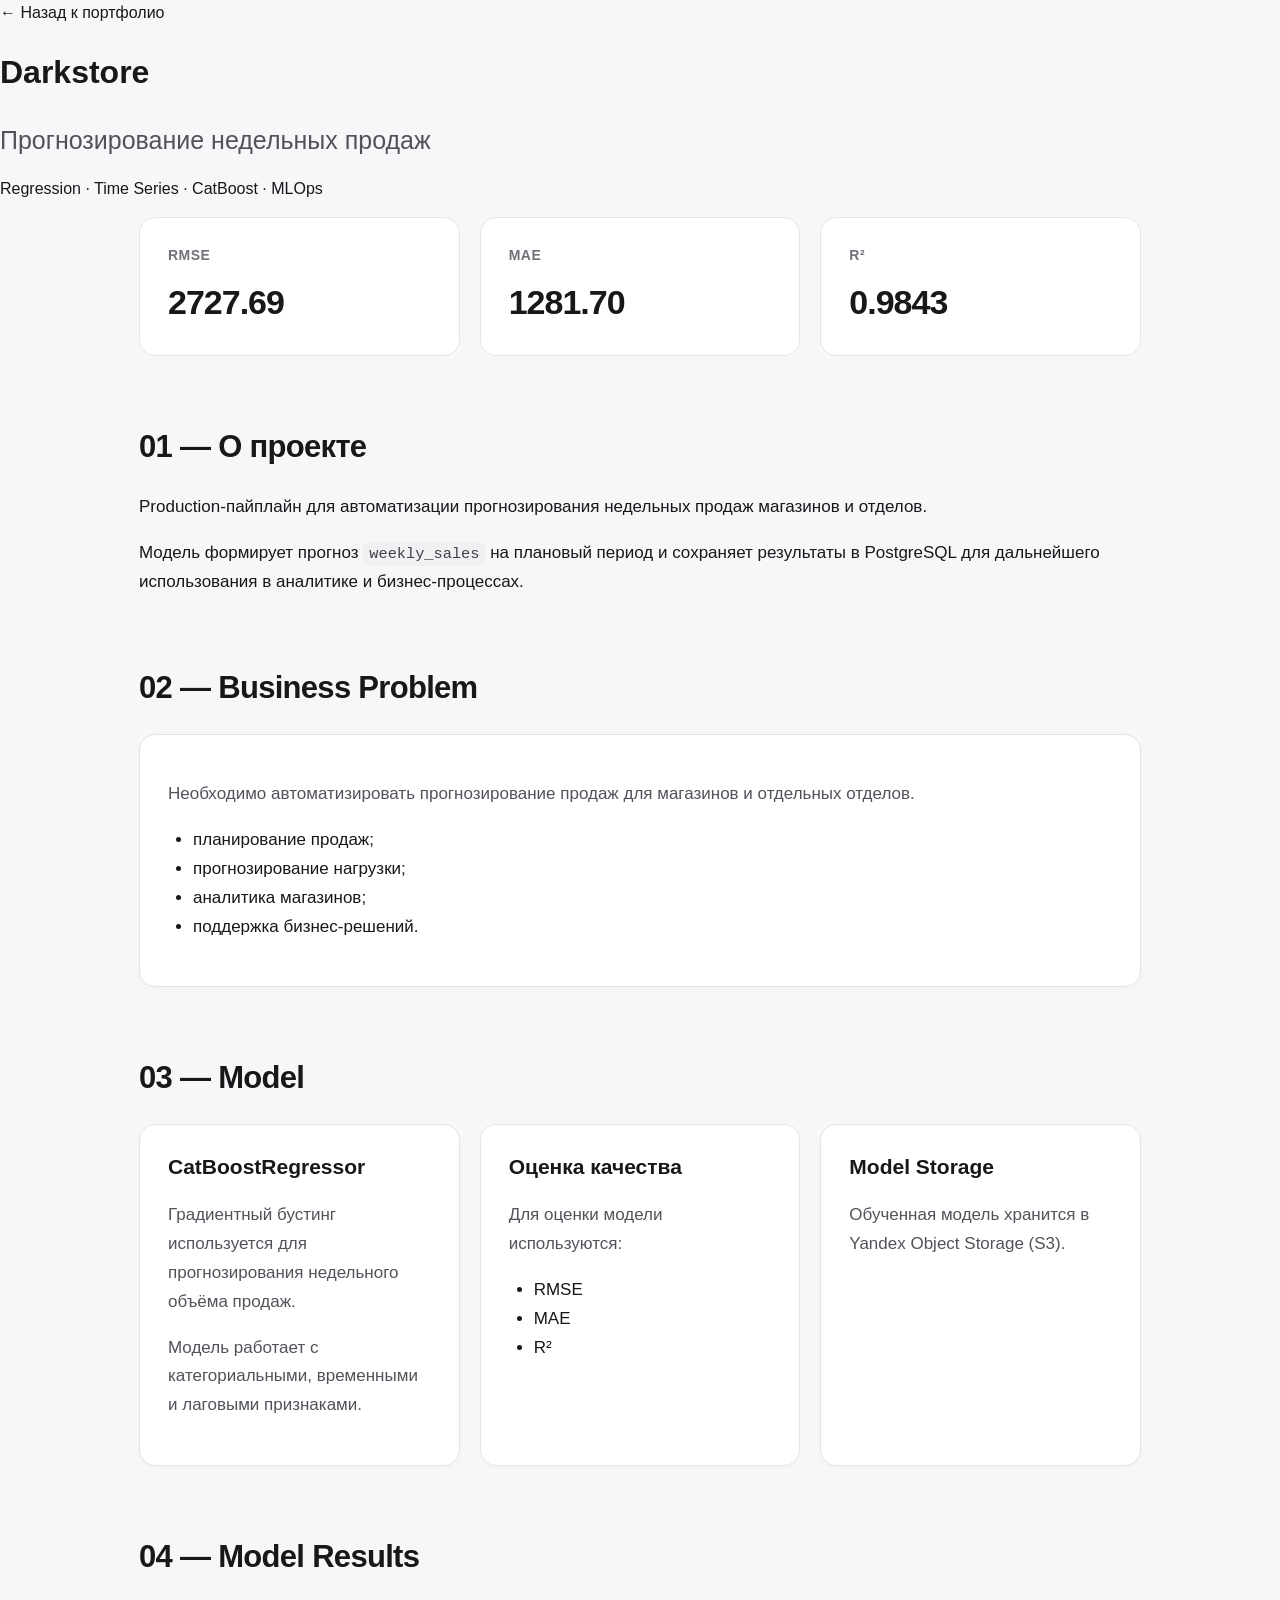
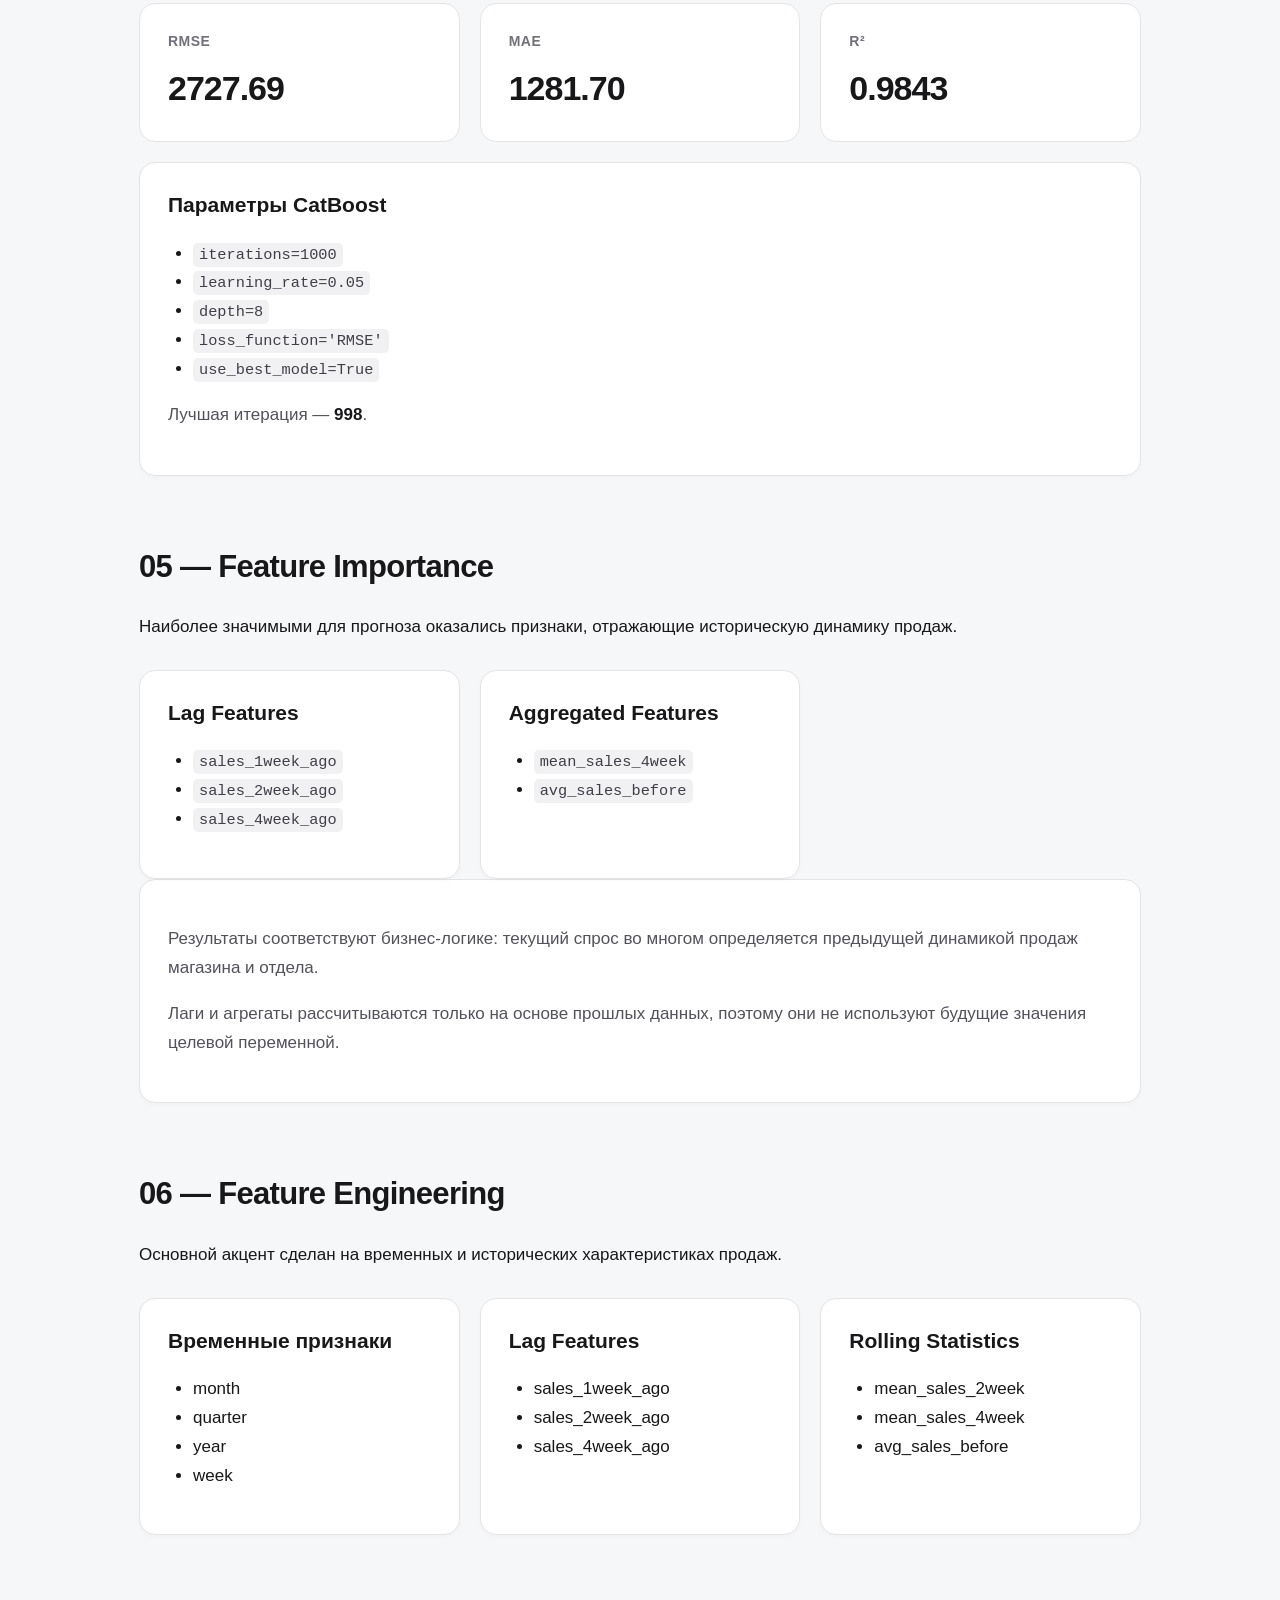
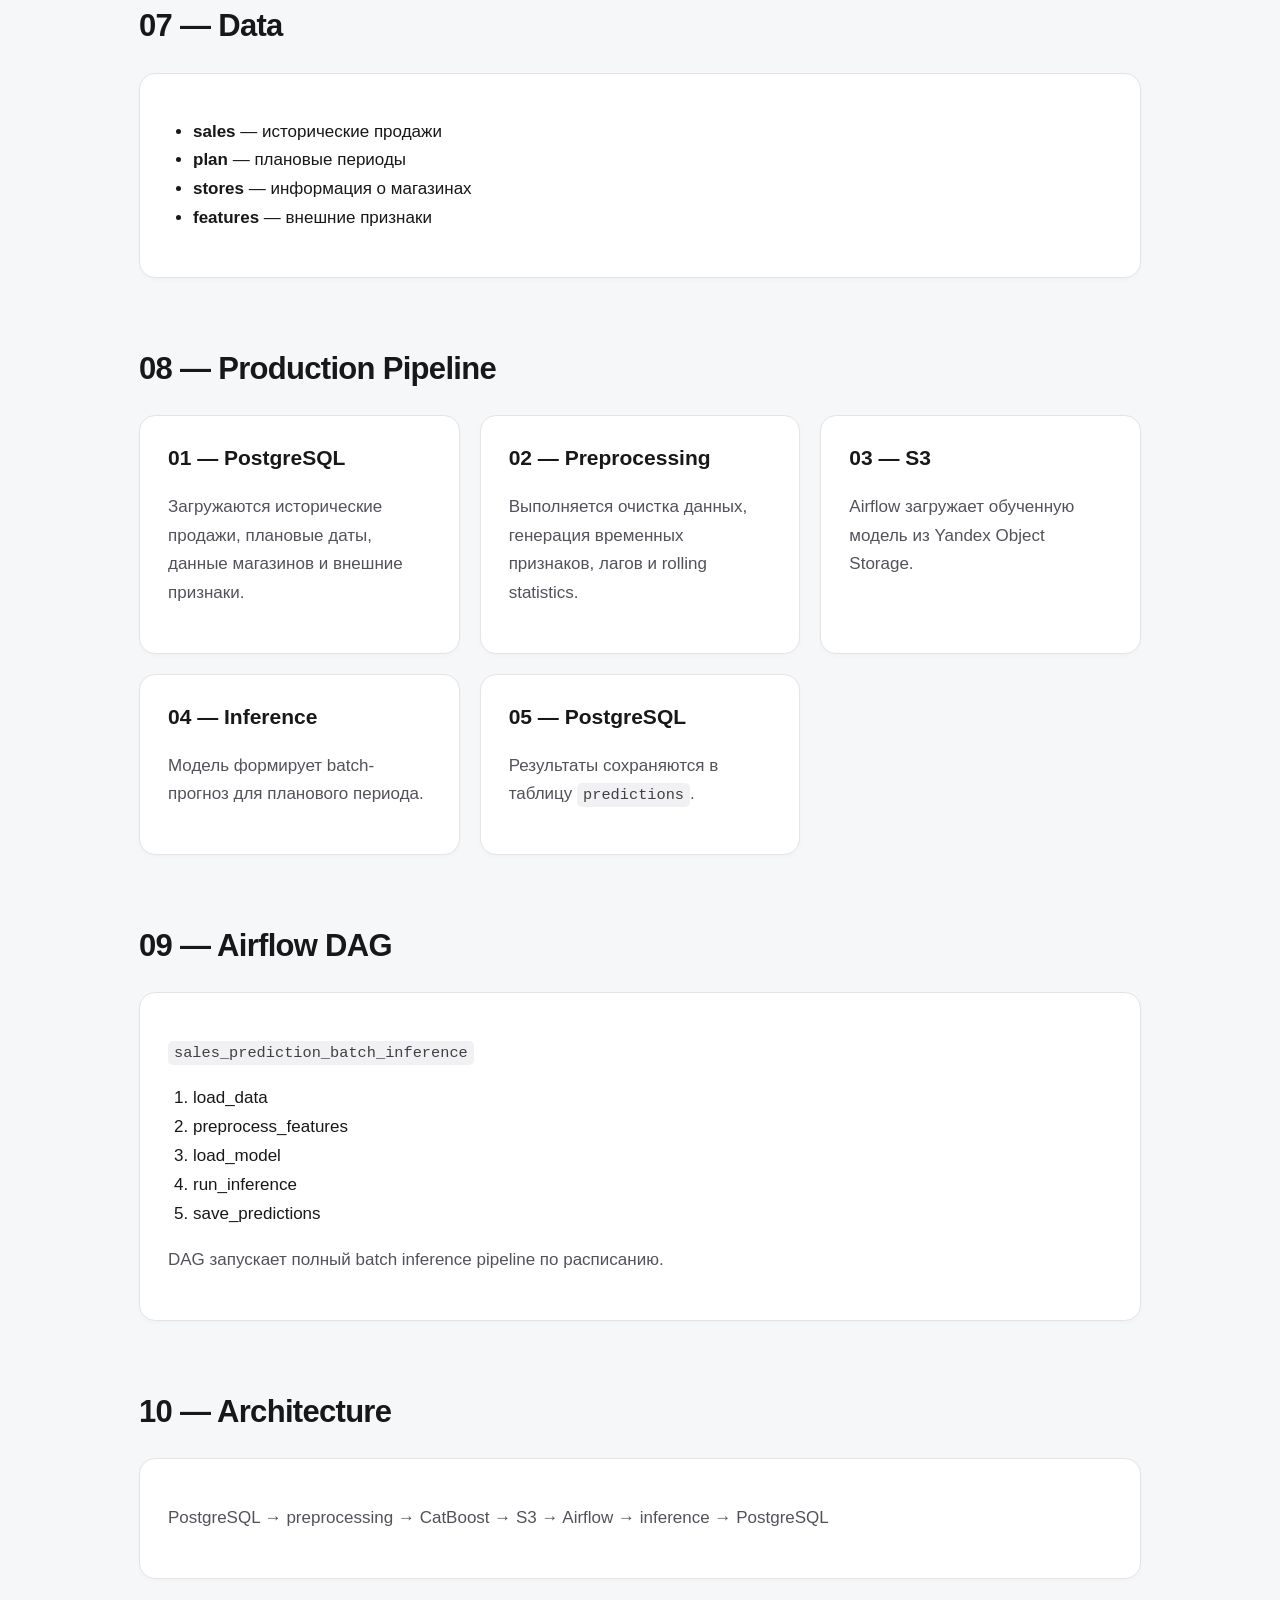
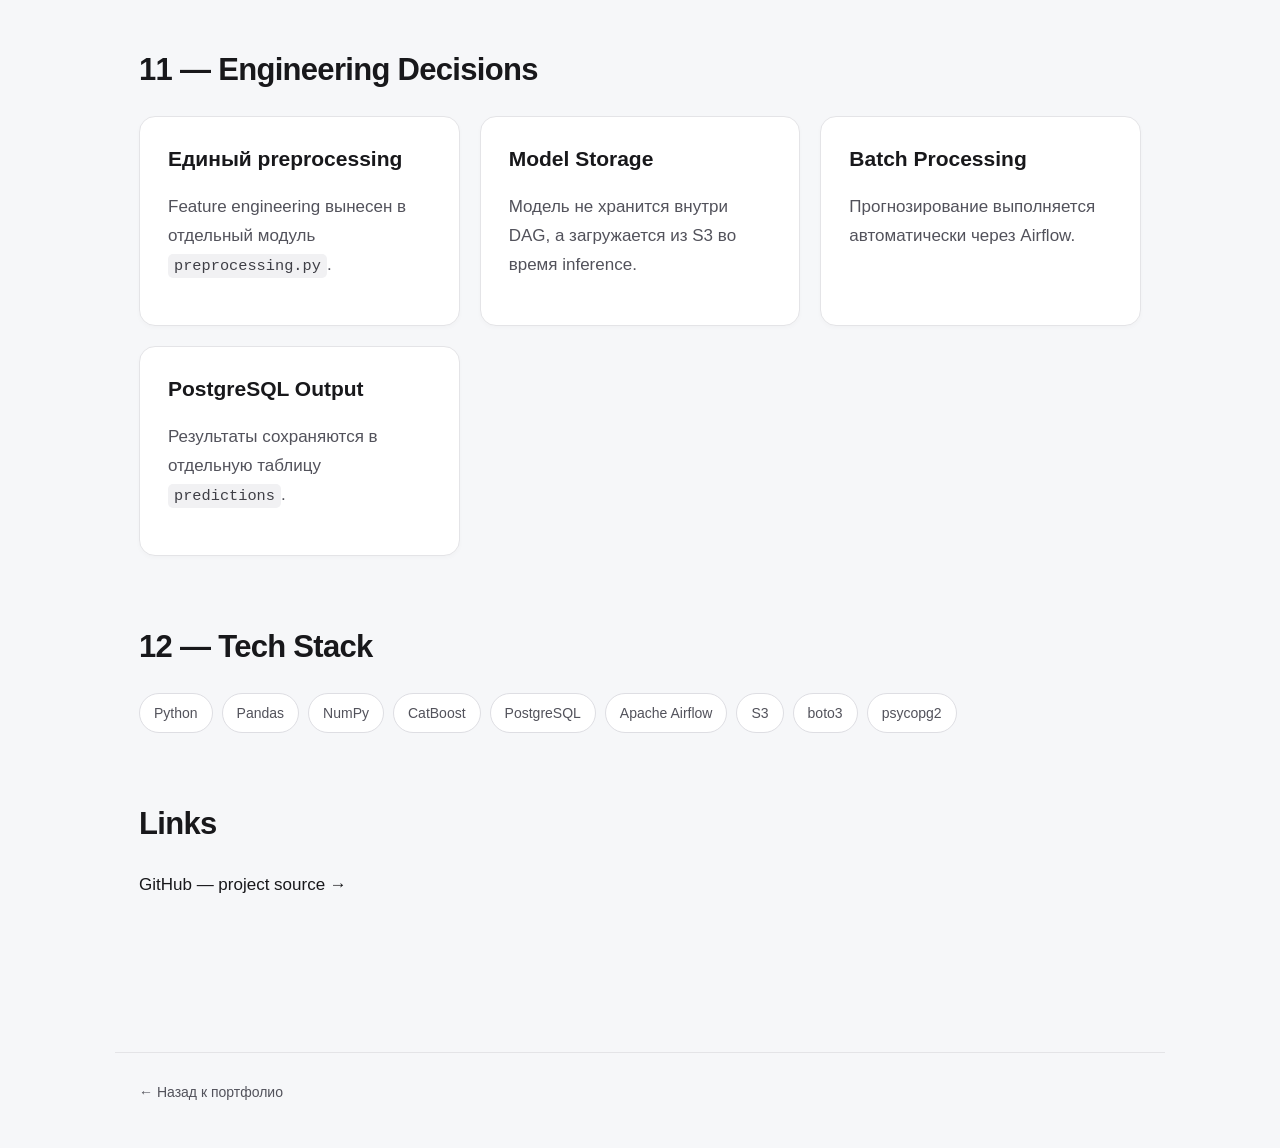
==== commit de06ee2e: "Unify project pages design" ====
--- a/projects/darkstore/index.html
+++ b/projects/darkstore/index.html
@@ -1,5 +1,6 @@
 <!DOCTYPE html>
 <html lang="ru">
+
 <head>
     <meta charset="UTF-8">
     <meta name="viewport" content="width=device-width, initial-scale=1.0">
@@ -11,588 +12,605 @@
 
 <body>
 
-<header>
-    <h1>Darkstore</h1>
-
-    <p>
-        Прогнозирование недельных продаж
-    </p>
-
-    <p>
-        CatBoost · PostgreSQL · Airflow · S3
-    </p>
-</header>
-
-
-<main>
-
-    <!-- ABOUT -->
-
-    <section>
-
-        <h2>О проекте</h2>
+    <header>
+
+        <a href="../../index.html">
+            ← Назад к портфолио
+        </a>
+
+        <h1>Darkstore</h1>
+
+        <p class="subtitle">
+            Прогнозирование недельных продаж
+        </p>
 
         <p>
-            Production-пайплайн для автоматизации прогнозирования
-            недельных продаж магазинов и отделов.
+            Regression · Time Series · CatBoost · MLOps
         </p>
 
-        <p>
-            Модель формирует прогноз <code>weekly_sales</code>
-            на плановый период и сохраняет результаты
-            в PostgreSQL для дальнейшего использования
-            в аналитике и бизнес-процессах.
-        </p>
-
-    </section>
-
-
-    <!-- BUSINESS TASK -->
-
-    <section>
-
-        <h2>Бизнес-задача</h2>
-
-        <div class="project-card">
+    </header>
+
+
+    <main>
+
+        <!-- HERO -->
+
+        <section>
+
+            <div class="metrics">
+
+                <div>
+                    <strong>RMSE</strong>
+                    <span>2727.69</span>
+                </div>
+
+                <div>
+                    <strong>MAE</strong>
+                    <span>1281.70</span>
+                </div>
+
+                <div>
+                    <strong>R²</strong>
+                    <span>0.9843</span>
+                </div>
+
+            </div>
+
+        </section>
+
+
+        <!-- ABOUT -->
+
+        <section>
+
+            <h2>01 — О проекте</h2>
 
             <p>
-                Необходимо автоматизировать прогнозирование продаж
-                для магазинов и отдельных отделов.
+                Production-пайплайн для автоматизации прогнозирования
+                недельных продаж магазинов и отделов.
             </p>
 
-            <ul>
-                <li>планирование продаж;</li>
-                <li>прогнозирование нагрузки;</li>
-                <li>аналитика магазинов;</li>
-                <li>поддержка бизнес-решений.</li>
-            </ul>
-
-        </div>
-
-    </section>
-
-
-    <!-- MODEL -->
-
-    <section>
-
-        <h2>Модель</h2>
-
-        <div class="projects">
-
-            <article class="project-card">
-
-                <h3>CatBoostRegressor</h3>
+            <p>
+                Модель формирует прогноз <code>weekly_sales</code>
+                на плановый период и сохраняет результаты
+                в PostgreSQL для дальнейшего использования
+                в аналитике и бизнес-процессах.
+            </p>
+
+        </section>
+
+
+        <!-- BUSINESS TASK -->
+
+        <section>
+
+            <h2>02 — Business Problem</h2>
+
+            <div class="project-card">
 
                 <p>
-                    Градиентный бустинг используется для
-                    прогнозирования недельного объёма продаж.
+                    Необходимо автоматизировать прогнозирование продаж
+                    для магазинов и отдельных отделов.
                 </p>
 
+                <ul>
+                    <li>планирование продаж;</li>
+                    <li>прогнозирование нагрузки;</li>
+                    <li>аналитика магазинов;</li>
+                    <li>поддержка бизнес-решений.</li>
+                </ul>
+
+            </div>
+
+        </section>
+
+
+        <!-- MODEL -->
+
+        <section>
+
+            <h2>03 — Model</h2>
+
+            <div class="projects">
+
+                <article class="project-card">
+
+                    <h3>CatBoostRegressor</h3>
+
+                    <p>
+                        Градиентный бустинг используется для
+                        прогнозирования недельного объёма продаж.
+                    </p>
+
+                    <p>
+                        Модель работает с категориальными,
+                        временными и лаговыми признаками.
+                    </p>
+
+                </article>
+
+
+                <article class="project-card">
+
+                    <h3>Оценка качества</h3>
+
+                    <p>
+                        Для оценки модели используются:
+                    </p>
+
+                    <ul>
+                        <li>RMSE</li>
+                        <li>MAE</li>
+                        <li>R²</li>
+                    </ul>
+
+                </article>
+
+
+                <article class="project-card">
+
+                    <h3>Model Storage</h3>
+
+                    <p>
+                        Обученная модель хранится
+                        в Yandex Object Storage (S3).
+                    </p>
+
+                </article>
+
+            </div>
+
+        </section>
+
+
+        <!-- RESULTS -->
+
+        <section>
+
+            <h2>04 — Model Results</h2>
+
+            <div class="metrics">
+
+                <div>
+                    <strong>RMSE</strong>
+                    <span>2727.69</span>
+                </div>
+
+                <div>
+                    <strong>MAE</strong>
+                    <span>1281.70</span>
+                </div>
+
+                <div>
+                    <strong>R²</strong>
+                    <span>0.9843</span>
+                </div>
+
+            </div>
+
+            <div class="project-card">
+
+                <h3>Параметры CatBoost</h3>
+
+                <ul>
+                    <li><code>iterations=1000</code></li>
+                    <li><code>learning_rate=0.05</code></li>
+                    <li><code>depth=8</code></li>
+                    <li><code>loss_function='RMSE'</code></li>
+                    <li><code>use_best_model=True</code></li>
+                </ul>
+
                 <p>
-                    Модель работает с категориальными,
-                    временными и лаговыми признаками.
+                    Лучшая итерация — <strong>998</strong>.
                 </p>
 
-            </article>
-
-
-            <article class="project-card">
-
-                <h3>Оценка качества</h3>
+            </div>
+
+        </section>
+
+
+        <!-- FEATURE IMPORTANCE -->
+
+        <section>
+
+            <h2>05 — Feature Importance</h2>
+
+            <p>
+                Наиболее значимыми для прогноза оказались признаки,
+                отражающие историческую динамику продаж.
+            </p>
+
+            <div class="projects">
+
+                <article class="project-card">
+
+                    <h3>Lag Features</h3>
+
+                    <ul>
+                        <li><code>sales_1week_ago</code></li>
+                        <li><code>sales_2week_ago</code></li>
+                        <li><code>sales_4week_ago</code></li>
+                    </ul>
+
+                </article>
+
+
+                <article class="project-card">
+
+                    <h3>Aggregated Features</h3>
+
+                    <ul>
+                        <li><code>mean_sales_4week</code></li>
+                        <li><code>avg_sales_before</code></li>
+                    </ul>
+
+                </article>
+
+            </div>
+
+            <div class="project-card">
 
                 <p>
-                    Для оценки модели используются:
+                    Результаты соответствуют бизнес-логике:
+                    текущий спрос во многом определяется предыдущей
+                    динамикой продаж магазина и отдела.
                 </p>
 
+                <p>
+                    Лаги и агрегаты рассчитываются только на основе
+                    прошлых данных, поэтому они не используют
+                    будущие значения целевой переменной.
+                </p>
+
+            </div>
+
+        </section>
+
+
+        <!-- FEATURE ENGINEERING -->
+
+        <section>
+
+            <h2>06 — Feature Engineering</h2>
+
+            <p>
+                Основной акцент сделан на временных и исторических
+                характеристиках продаж.
+            </p>
+
+            <div class="projects">
+
+                <article class="project-card">
+
+                    <h3>Временные признаки</h3>
+
+                    <ul>
+                        <li>month</li>
+                        <li>quarter</li>
+                        <li>year</li>
+                        <li>week</li>
+                    </ul>
+
+                </article>
+
+
+                <article class="project-card">
+
+                    <h3>Lag Features</h3>
+
+                    <ul>
+                        <li>sales_1week_ago</li>
+                        <li>sales_2week_ago</li>
+                        <li>sales_4week_ago</li>
+                    </ul>
+
+                </article>
+
+
+                <article class="project-card">
+
+                    <h3>Rolling Statistics</h3>
+
+                    <ul>
+                        <li>mean_sales_2week</li>
+                        <li>mean_sales_4week</li>
+                        <li>avg_sales_before</li>
+                    </ul>
+
+                </article>
+
+            </div>
+
+        </section>
+
+
+        <!-- DATA -->
+
+        <section>
+
+            <h2>07 — Data</h2>
+
+            <div class="project-card">
+
                 <ul>
-                    <li>RMSE</li>
-                    <li>MAE</li>
-                    <li>R²</li>
+
+                    <li>
+                        <strong>sales</strong> —
+                        исторические продажи
+                    </li>
+
+                    <li>
+                        <strong>plan</strong> —
+                        плановые периоды
+                    </li>
+
+                    <li>
+                        <strong>stores</strong> —
+                        информация о магазинах
+                    </li>
+
+                    <li>
+                        <strong>features</strong> —
+                        внешние признаки
+                    </li>
+
                 </ul>
 
-            </article>
-
-
-            <article class="project-card">
-
-                <h3>Хранение модели</h3>
+            </div>
+
+        </section>
+
+
+        <!-- PIPELINE -->
+
+        <section>
+
+            <h2>08 — Production Pipeline</h2>
+
+            <div class="projects">
+
+                <article class="project-card">
+
+                    <h3>01 — PostgreSQL</h3>
+
+                    <p>
+                        Загружаются исторические продажи,
+                        плановые даты, данные магазинов
+                        и внешние признаки.
+                    </p>
+
+                </article>
+
+
+                <article class="project-card">
+
+                    <h3>02 — Preprocessing</h3>
+
+                    <p>
+                        Выполняется очистка данных,
+                        генерация временных признаков,
+                        лагов и rolling statistics.
+                    </p>
+
+                </article>
+
+
+                <article class="project-card">
+
+                    <h3>03 — S3</h3>
+
+                    <p>
+                        Airflow загружает обученную модель
+                        из Yandex Object Storage.
+                    </p>
+
+                </article>
+
+
+                <article class="project-card">
+
+                    <h3>04 — Inference</h3>
+
+                    <p>
+                        Модель формирует batch-прогноз
+                        для планового периода.
+                    </p>
+
+                </article>
+
+
+                <article class="project-card">
+
+                    <h3>05 — PostgreSQL</h3>
+
+                    <p>
+                        Результаты сохраняются в таблицу
+                        <code>predictions</code>.
+                    </p>
+
+                </article>
+
+            </div>
+
+        </section>
+
+
+        <!-- AIRFLOW -->
+
+        <section>
+
+            <h2>09 — Airflow DAG</h2>
+
+            <div class="project-card">
 
                 <p>
-                    Обученная модель хранится в
-                    Yandex Object Storage (S3).
+                    <code>sales_prediction_batch_inference</code>
                 </p>
 
-            </article>
-
-        </div>
-
-    </section>
-
-
-    <!-- RESULTS -->
-
-    <section>
-
-        <h2>Результаты модели</h2>
-
-        <div class="projects">
-
-            <article class="project-card">
-
-                <h3>RMSE</h3>
+                <ol>
+
+                    <li>load_data</li>
+
+                    <li>preprocess_features</li>
+
+                    <li>load_model</li>
+
+                    <li>run_inference</li>
+
+                    <li>save_predictions</li>
+
+                </ol>
 
                 <p>
-                    <strong>2727.69</strong>
+                    DAG запускает полный batch inference pipeline
+                    по расписанию.
                 </p>
 
-            </article>
-
-
-            <article class="project-card">
-
-                <h3>MAE</h3>
+            </div>
+
+        </section>
+
+
+        <!-- ARCHITECTURE -->
+
+        <section>
+
+            <h2>10 — Architecture</h2>
+
+            <div class="project-card">
 
                 <p>
-                    <strong>1281.70</strong>
+                    PostgreSQL
+                    →
+                    preprocessing
+                    →
+                    CatBoost
+                    →
+                    S3
+                    →
+                    Airflow
+                    →
+                    inference
+                    →
+                    PostgreSQL
                 </p>
 
-            </article>
-
-
-            <article class="project-card">
-
-                <h3>R²</h3>
-
-                <p>
-                    <strong>0.9843</strong>
-                </p>
-
-                <p>
-                    Модель объясняет более 98% вариации продаж.
-                </p>
-
-            </article>
-
-        </div>
-
-
-        <div class="project-card">
-
-            <h3>Параметры CatBoost</h3>
-
-            <ul>
-                <li><code>iterations=1000</code></li>
-                <li><code>learning_rate=0.05</code></li>
-                <li><code>depth=8</code></li>
-                <li><code>loss_function='RMSE'</code></li>
-                <li><code>use_best_model=True</code></li>
-            </ul>
+            </div>
+
+        </section>
+
+
+        <!-- ENGINEERING -->
+
+        <section>
+
+            <h2>11 — Engineering Decisions</h2>
+
+            <div class="projects">
+
+                <article class="project-card">
+
+                    <h3>Единый preprocessing</h3>
+
+                    <p>
+                        Feature engineering вынесен
+                        в отдельный модуль
+                        <code>preprocessing.py</code>.
+                    </p>
+
+                </article>
+
+
+                <article class="project-card">
+
+                    <h3>Model Storage</h3>
+
+                    <p>
+                        Модель не хранится внутри DAG,
+                        а загружается из S3 во время inference.
+                    </p>
+
+                </article>
+
+
+                <article class="project-card">
+
+                    <h3>Batch Processing</h3>
+
+                    <p>
+                        Прогнозирование выполняется
+                        автоматически через Airflow.
+                    </p>
+
+                </article>
+
+
+                <article class="project-card">
+
+                    <h3>PostgreSQL Output</h3>
+
+                    <p>
+                        Результаты сохраняются в отдельную
+                        таблицу <code>predictions</code>.
+                    </p>
+
+                </article>
+
+            </div>
+
+        </section>
+
+
+        <!-- TECH STACK -->
+
+        <section>
+
+            <h2>12 — Tech Stack</h2>
+
+            <div class="tech-stack">
+
+                <span>Python</span>
+                <span>Pandas</span>
+                <span>NumPy</span>
+                <span>CatBoost</span>
+                <span>PostgreSQL</span>
+                <span>Apache Airflow</span>
+                <span>S3</span>
+                <span>boto3</span>
+                <span>psycopg2</span>
+
+            </div>
+
+        </section>
+
+
+        <!-- LINKS -->
+
+        <section>
+
+            <h2>Links</h2>
 
             <p>
-                Лучшая итерация — <strong>998</strong>.
+
+                <a href="https://github.com/exitazy1809/ds_portfolio/tree/main/ds_pss" target="_blank">
+                    GitHub — project source →
+                </a>
+
             </p>
 
-        </div>
-
-    </section>
-
-
-    <!-- FEATURE IMPORTANCE -->
-
-    <section>
-
-        <h2>Важность признаков</h2>
-
-        <p>
-            Наиболее значимыми для прогноза оказались признаки,
-            отражающие историческую динамику продаж:
-        </p>
-
-        <div class="projects">
-
-            <article class="project-card">
-
-                <h3>Lag Features</h3>
-
-                <ul>
-                    <li><code>sales_1week_ago</code></li>
-                    <li><code>sales_2week_ago</code></li>
-                    <li><code>sales_4week_ago</code></li>
-                </ul>
-
-            </article>
-
-
-            <article class="project-card">
-
-                <h3>Aggregated Features</h3>
-
-                <ul>
-                    <li><code>mean_sales_4week</code></li>
-                    <li><code>avg_sales_before</code></li>
-                </ul>
-
-            </article>
-
-        </div>
-
-        <div class="project-card">
-
-            <p>
-                Результаты соответствуют бизнес-логике:
-                текущий спрос во многом определяется предыдущей
-                динамикой продаж магазина и отдела.
-            </p>
-
-            <p>
-                Лаги и агрегаты рассчитываются только на основе
-                прошлых данных, поэтому они не используют
-                будущие значения целевой переменной.
-            </p>
-
-        </div>
-
-    </section>
-
-
-    <!-- FEATURES -->
-
-    <section>
-
-        <h2>Feature Engineering</h2>
-
-        <p>
-            Основной акцент сделан на временных и исторических
-            характеристиках продаж.
-        </p>
-
-
-        <div class="projects">
-
-            <article class="project-card">
-
-                <h3>Временные признаки</h3>
-
-                <ul>
-                    <li>month</li>
-                    <li>quarter</li>
-                    <li>year</li>
-                    <li>week</li>
-                </ul>
-
-            </article>
-
-
-            <article class="project-card">
-
-                <h3>Lag Features</h3>
-
-                <ul>
-                    <li>sales_1week_ago</li>
-                    <li>sales_2week_ago</li>
-                    <li>sales_4week_ago</li>
-                </ul>
-
-            </article>
-
-
-            <article class="project-card">
-
-                <h3>Rolling Statistics</h3>
-
-                <ul>
-                    <li>mean_sales_2week</li>
-                    <li>mean_sales_4week</li>
-                    <li>avg_sales_before</li>
-                </ul>
-
-            </article>
-
-        </div>
-
-    </section>
-
-
-    <!-- DATA -->
-
-    <section>
-
-        <h2>Источники данных</h2>
-
-        <div class="project-card">
-
-            <ul>
-                <li>
-                    <strong>sales</strong> — исторические продажи
-                </li>
-
-                <li>
-                    <strong>plan</strong> — плановые периоды
-                </li>
-
-                <li>
-                    <strong>stores</strong> — информация о магазинах
-                </li>
-
-                <li>
-                    <strong>features</strong> — внешние признаки
-                </li>
-            </ul>
-
-        </div>
-
-    </section>
-
-
-    <!-- PIPELINE -->
-
-    <section>
-
-        <h2>Production Pipeline</h2>
-
-        <div class="projects">
-
-            <article class="project-card">
-
-                <h3>01 — PostgreSQL</h3>
-
-                <p>
-                    Загружаются исторические продажи,
-                    плановые даты, данные магазинов
-                    и внешние признаки.
-                </p>
-
-            </article>
-
-
-            <article class="project-card">
-
-                <h3>02 — Preprocessing</h3>
-
-                <p>
-                    Выполняется очистка данных,
-                    генерация временных признаков,
-                    лагов и rolling statistics.
-                </p>
-
-            </article>
-
-
-            <article class="project-card">
-
-                <h3>03 — S3</h3>
-
-                <p>
-                    Airflow загружает обученную модель
-                    из Yandex Object Storage.
-                </p>
-
-            </article>
-
-
-            <article class="project-card">
-
-                <h3>04 — Inference</h3>
-
-                <p>
-                    Модель формирует batch-прогноз
-                    для планового периода.
-                </p>
-
-            </article>
-
-
-            <article class="project-card">
-
-                <h3>05 — PostgreSQL</h3>
-
-                <p>
-                    Результаты сохраняются в таблицу
-                    <code>predictions</code>.
-                </p>
-
-            </article>
-
-        </div>
-
-    </section>
-
-
-    <!-- AIRFLOW -->
-
-    <section>
-
-        <h2>Airflow DAG</h2>
-
-        <div class="project-card">
-
-            <p>
-                <code>sales_prediction_batch_inference</code>
-            </p>
-
-            <ol>
-
-                <li>load_data</li>
-
-                <li>preprocess_features</li>
-
-                <li>load_model</li>
-
-                <li>run_inference</li>
-
-                <li>save_predictions</li>
-
-            </ol>
-
-            <p>
-                DAG запускает полный batch inference pipeline
-                по расписанию.
-            </p>
-
-        </div>
-
-    </section>
-
-
-    <!-- ARCHITECTURE -->
-
-    <section>
-
-        <h2>Архитектура</h2>
-
-        <div class="project-card">
-
-            <p>
-                PostgreSQL
-                →
-                preprocessing
-                →
-                CatBoost
-                →
-                S3
-                →
-                Airflow
-                →
-                inference
-                →
-                PostgreSQL
-            </p>
-
-        </div>
-
-    </section>
-
-
-    <!-- ENGINEERING -->
-
-    <section>
-
-        <h2>Инженерные решения</h2>
-
-        <div class="projects">
-
-            <article class="project-card">
-
-                <h3>Единый preprocessing</h3>
-
-                <p>
-                    Feature engineering вынесен
-                    в отдельный модуль
-                    <code>preprocessing.py</code>.
-                </p>
-
-            </article>
-
-
-            <article class="project-card">
-
-                <h3>Model Storage</h3>
-
-                <p>
-                    Модель не хранится внутри DAG,
-                    а загружается из S3 во время inference.
-                </p>
-
-            </article>
-
-
-            <article class="project-card">
-
-                <h3>Batch Processing</h3>
-
-                <p>
-                    Прогнозирование выполняется
-                    автоматически через Airflow.
-                </p>
-
-            </article>
-
-
-            <article class="project-card">
-
-                <h3>PostgreSQL Output</h3>
-
-                <p>
-                    Результаты сохраняются в отдельную
-                    таблицу <code>predictions</code>.
-                </p>
-
-            </article>
-
-        </div>
-
-    </section>
-
-
-    <!-- TECH STACK -->
-
-    <section>
-
-        <h2>Tech Stack</h2>
-
-        <p>
-            Python · Pandas · NumPy · CatBoost ·
-            PostgreSQL · Apache Airflow · S3 ·
-            boto3 · psycopg2
-        </p>
-
-    </section>
-
-
-    <!-- GITHUB -->
-
-    <section>
-
-        <h2>Проект</h2>
-
-        <p>
-            <a
-                href="https://github.com/exitazy1809/ds_portfolio/tree/main/ds_pss"
-                target="_blank"
-            >
-                GitHub →
-            </a>
-        </p>
-
-        <p>
-            <a href="../../">
-                ← Вернуться к портфолио
-            </a>
-        </p>
-
-    </section>
-
-</main>
-
-
-<footer>
-
-    <p>
-        Darkstore · Data Science Case Study
-    </p>
-
-</footer>
+        </section>
+
+    </main>
+
+
+    <footer>
+
+        <a href="../../index.html">
+            ← Назад к портфолио
+        </a>
+
+    </footer>
 
 </body>
-</html>
+
+</html>
--- a/style.css
+++ b/style.css
@@ -1,327 +1,636 @@
 * {
-	box-sizing: border-box;
+    box-sizing: border-box;
+}
+
+html {
+    scroll-behavior: smooth;
 }
 
 body {
-	margin: 0;
-	font-family: Arial, sans-serif;
-	background: #f5f5f5;
-	color: #222;
-}
-
-header {
-	max-width: 1100px;
-	margin: 0 auto;
-	padding: 80px 20px 50px;
-}
-
-header h1 {
-	font-size: 48px;
-	margin-bottom: 10px;
-}
-
-header p {
-	font-size: 20px;
-	color: #666;
+    margin: 0;
+    font-family:
+        -apple-system,
+        BlinkMacSystemFont,
+        "Segoe UI",
+        Arial,
+        sans-serif;
+
+    background: #f6f7f9;
+    color: #18181b;
+
+    line-height: 1.6;
+}
+
+
+/* =========================================
+   GLOBAL
+========================================= */
+
+a {
+    color: #18181b;
+    text-decoration: none;
+}
+
+a:hover {
+    text-decoration: underline;
 }
 
 main {
-	max-width: 1100px;
-	margin: 0 auto;
-	padding: 20px;
-}
-
-h2 {
-	font-size: 32px;
-	margin-bottom: 30px;
-}
-
-.projects {
-	display: grid;
-	grid-template-columns: repeat(3, 1fr);
-	gap: 20px;
-}
-
-.project-card {
-	background: white;
-	padding: 30px;
-	border-radius: 12px;
-	border: 1px solid #ddd;
-}
-
-.project-card h3 {
-	font-size: 24px;
-	margin-top: 0;
-}
-
-.project-card p {
-	color: #666;
-	line-height: 1.5;
-}
-
-.project-card a {
-	display: inline-block;
-	margin-top: 15px;
-	text-decoration: none;
-	font-weight: bold;
-	color: #222;
-}
-
-.project-card a:hover {
-	text-decoration: underline;
-}
-
-.other-projects {
-	margin-top: 80px;
-}
-
-.other-projects li {
-	margin-bottom: 10px;
-}
-
-footer {
-	max-width: 1100px;
-	margin: 80px auto 0;
-	padding: 30px 20px;
-	border-top: 1px solid #ddd;
+    max-width: 1050px;
+    margin: 0 auto;
+    padding: 0 24px 80px;
 }
 
 section {
-	margin-bottom: 70px;
+    margin-bottom: 72px;
 }
 
 section p,
 section li {
-	font-size: 18px;
-	line-height: 1.7;
-}
-
-.pipeline {
-	display: flex;
-	align-items: center;
-	gap: 15px;
-	flex-wrap: wrap;
-}
-
-.pipeline div {
-	background: white;
-	border: 1px solid #ddd;
-	padding: 15px 20px;
-	border-radius: 8px;
-}
+    font-size: 17px;
+    line-height: 1.7;
+}
+
+section ul,
+section ol {
+    padding-left: 25px;
+}
+
+
+/* =========================================
+   PROJECT HEADER
+========================================= */
+
+.project-header {
+    max-width: 1050px;
+    margin: 0 auto;
+    padding: 55px 24px 60px;
+}
+
+.back-link {
+    display: inline-flex;
+    align-items: center;
+
+    margin-bottom: 38px;
+
+    color: #71717a;
+    font-size: 15px;
+    font-weight: 500;
+
+    transition: color 0.2s ease;
+}
+
+.back-link:hover {
+    color: #18181b;
+    text-decoration: none;
+}
+
+.project-header h1 {
+    margin: 0 0 12px;
+
+    font-size: clamp(42px, 6vw, 64px);
+    line-height: 1.05;
+    letter-spacing: -2px;
+}
+
+.subtitle {
+    margin: 0 0 10px;
+
+    font-size: 25px;
+    color: #52525b;
+}
+
+.project-stack {
+    margin: 0;
+
+    font-size: 16px;
+    color: #a1a1aa;
+}
+
+
+/* =========================================
+   SECTION HEADINGS
+========================================= */
+
+h2 {
+    margin: 0 0 28px;
+
+    font-size: 31px;
+    line-height: 1.2;
+    letter-spacing: -0.7px;
+}
+
+h3 {
+    margin-top: 0;
+
+    font-size: 21px;
+    line-height: 1.3;
+}
+
+section>p:first-of-type {
+    max-width: 850px;
+}
+
+
+/* =========================================
+   CARDS
+========================================= */
+
+.project-card {
+    background: #ffffff;
+
+    border: 1px solid #e4e4e7;
+    border-radius: 16px;
+
+    padding: 28px;
+
+    box-shadow:
+        0 2px 5px rgba(0, 0, 0, 0.025);
+
+    transition:
+        transform 0.2s ease,
+        box-shadow 0.2s ease;
+}
+
+.project-card:hover {
+    transform: translateY(-2px);
+
+    box-shadow:
+        0 8px 25px rgba(0, 0, 0, 0.06);
+}
+
+.project-card p {
+    color: #52525b;
+}
+
+.project-card strong {
+    color: #18181b;
+}
+
+
+/* =========================================
+   PROJECT GRID
+========================================= */
+
+.projects {
+    display: grid;
+
+    grid-template-columns:
+        repeat(3, minmax(0, 1fr));
+
+    gap: 20px;
+
+    margin-top: 28px;
+}
+
+
+/* =========================================
+   METRICS
+========================================= */
 
 .metrics {
-	display: grid;
-	grid-template-columns: repeat(3, 1fr);
-	gap: 20px;
+    display: grid;
+
+    grid-template-columns:
+        repeat(3, minmax(0, 1fr));
+
+    gap: 20px;
+
+    margin-bottom: 20px;
 }
 
 .metrics div {
-	background: white;
-	padding: 25px;
-	border-radius: 10px;
-	border: 1px solid #ddd;
+    background: #ffffff;
+
+    border: 1px solid #e4e4e7;
+    border-radius: 16px;
+
+    padding: 26px 28px;
 }
 
 .metrics strong {
-	display: block;
-	color: #666;
-	margin-bottom: 10px;
+    display: block;
+
+    margin-bottom: 8px;
+
+    color: #71717a;
+
+    font-size: 14px;
+    font-weight: 600;
+    text-transform: uppercase;
+    letter-spacing: 0.5px;
 }
 
 .metrics span {
-	font-size: 32px;
-	font-weight: bold;
-}
+    display: block;
+
+    font-size: 34px;
+    font-weight: 700;
+
+    letter-spacing: -1px;
+}
+
+
+/* =========================================
+   TECH STACK
+========================================= */
 
 .tech-stack {
-	display: flex;
-	gap: 10px;
-	flex-wrap: wrap;
+    display: flex;
+
+    flex-wrap: wrap;
+    gap: 9px;
+
+    margin-top: 24px;
 }
 
 .tech-stack span {
-	background: white;
-	border: 1px solid #ddd;
-	padding: 10px 15px;
-	border-radius: 20px;
-}
-
-pre {
-	background: #222;
-	color: #eee;
-	padding: 25px;
-	border-radius: 10px;
-	overflow-x: auto;
-}
-
-.subtitle {
-	font-size: 28px;
-	color: #333;
-}
+    background: #ffffff;
+
+    border: 1px solid #dedee3;
+    border-radius: 999px;
+
+    padding: 8px 14px;
+
+    color: #52525b;
+
+    font-size: 14px;
+}
+
+
+/* =========================================
+   TABLE
+========================================= */
 
 .model-table {
-	overflow-x: auto;
+    width: 100%;
+
+    overflow-x: auto;
+
+    margin-top: 25px;
+
+    border: 1px solid #e4e4e7;
+    border-radius: 14px;
 }
 
 .model-table table {
-	width: 100%;
-	border-collapse: collapse;
-	background: white;
+    width: 100%;
+
+    min-width: 650px;
+
+    border-collapse: collapse;
+
+    background: #ffffff;
 }
 
 .model-table th,
 .model-table td {
-	padding: 16px;
-	text-align: left;
-	border-bottom: 1px solid #ddd;
+    padding: 16px 18px;
+
+    text-align: left;
+
+    border-bottom: 1px solid #eeeeef;
 }
 
 .model-table th {
-	background: #f0f0f0;
+    background: #f4f4f5;
+
+    color: #52525b;
+
+    font-size: 14px;
+    font-weight: 600;
+}
+
+.model-table tr:last-child td {
+    border-bottom: none;
 }
 
 .best-model {
-	background: #f5f5f5;
-}
+    background: #fafafa;
+}
+
+
+/* =========================================
+   CHARTS
+========================================= */
+
+.chart {
+    margin-top: 22px;
+
+    padding: 25px;
+
+    background: #ffffff;
+
+    border: 1px solid #e4e4e7;
+    border-radius: 16px;
+}
+
+.chart-row {
+    margin-bottom: 22px;
+}
+
+.chart-row:last-child {
+    margin-bottom: 0;
+}
+
+.chart-label {
+    display: block;
+
+    margin-bottom: 8px;
+
+    color: #52525b;
+
+    font-size: 14px;
+    font-weight: 500;
+}
+
+.bar-container {
+    width: 100%;
+    height: 34px;
+
+    overflow: hidden;
+
+    background: #eeeeef;
+
+    border-radius: 7px;
+}
+
+.bar {
+    height: 100%;
+
+    display: flex;
+    align-items: center;
+
+    padding-left: 12px;
+
+    background: #a1a1aa;
+
+    color: #ffffff;
+
+    font-size: 13px;
+    font-weight: 600;
+
+    border-radius: 7px;
+}
+
+.bar.best {
+    background: #18181b;
+}
+
+
+/* =========================================
+   CODE
+========================================= */
+
+code {
+    padding: 3px 6px;
+
+    background: #f1f1f3;
+
+    border-radius: 5px;
+
+    color: #3f3f46;
+
+    font-family:
+        SFMono-Regular,
+        Consolas,
+        "Liberation Mono",
+        monospace;
+
+    font-size: 0.9em;
+}
+
+pre {
+    margin-top: 25px;
+
+    padding: 24px;
+
+    overflow-x: auto;
+
+    background: #18181b;
+
+    border: 1px solid #27272a;
+    border-radius: 14px;
+
+    color: #e4e4e7;
+
+    font-family:
+        SFMono-Regular,
+        Consolas,
+        "Liberation Mono",
+        monospace;
+
+    font-size: 14px;
+    line-height: 1.7;
+}
+
+
+/* =========================================
+   PIPELINE
+========================================= */
 
 .pipeline {
-	display: flex;
-	align-items: center;
-	gap: 12px;
-	flex-wrap: wrap;
+    display: flex;
+
+    align-items: center;
+
+    flex-wrap: wrap;
+    gap: 10px;
+
+    margin-top: 25px;
 }
 
 .pipeline div {
-	background: white;
-	border: 1px solid #ddd;
-	padding: 15px 20px;
-	border-radius: 8px;
-	font-weight: 500;
+    padding: 13px 17px;
+
+    background: #ffffff;
+
+    border: 1px solid #e4e4e7;
+    border-radius: 10px;
+
+    font-weight: 500;
 }
 
 .pipeline span {
-	font-size: 24px;
-}
-
-.chart {
-	margin-top: 30px;
-	background: white;
-	padding: 30px;
-	border: 1px solid #ddd;
-	border-radius: 12px;
-}
-
-.chart-row {
-	margin-bottom: 25px;
-}
-
-.chart-label {
-	display: block;
-	margin-bottom: 8px;
-	font-weight: 500;
-}
-
-.bar-container {
-	width: 100%;
-	height: 35px;
-	background: #eeeeee;
-	border-radius: 6px;
-	overflow: hidden;
-}
-
-.bar {
-	height: 100%;
-	background: #777;
-	color: white;
-	display: flex;
-	align-items: center;
-	padding-left: 12px;
-	font-weight: bold;
-	border-radius: 6px;
-}
-
-.bar.best {
-	background: #222;
-}
+    color: #a1a1aa;
+
+    font-size: 22px;
+}
+
+
+/* =========================================
+   ARCHITECTURE
+========================================= */
 
 .architecture {
-	display: grid;
-	grid-template-columns: repeat(4, 1fr);
-	gap: 20px;
-	margin-top: 35px;
+    display: grid;
+
+    grid-template-columns:
+        repeat(4, minmax(0, 1fr));
+
+    gap: 18px;
+
+    margin-top: 30px;
 }
 
 .architecture-column {
-	display: flex;
-	flex-direction: column;
-	align-items: center;
+    display: flex;
+
+    flex-direction: column;
+    align-items: center;
 }
 
 .architecture-box {
-	width: 100%;
-	min-height: 90px;
-
-	background: white;
-	border: 1px solid #ddd;
-	border-radius: 12px;
-
-	display: flex;
-	flex-direction: column;
-	justify-content: center;
-	align-items: center;
-
-	text-align: center;
-	padding: 15px;
-
-	box-sizing: border-box;
+    width: 100%;
+    min-height: 90px;
+
+    display: flex;
+
+    flex-direction: column;
+    justify-content: center;
+    align-items: center;
+
+    padding: 15px;
+
+    background: #ffffff;
+
+    border: 1px solid #e4e4e7;
+    border-radius: 14px;
+
+    text-align: center;
 }
 
 .architecture-box strong {
-	font-size: 18px;
-	margin-bottom: 8px;
+    margin-bottom: 5px;
+
+    font-size: 17px;
 }
 
 .architecture-box span {
-	color: #777;
-	font-size: 14px;
+    color: #71717a;
+
+    font-size: 13px;
 }
 
 .architecture-arrow {
-	font-size: 28px;
-	margin: 12px 0;
+    margin: 10px 0;
+
+    color: #a1a1aa;
+
+    font-size: 24px;
 }
 
 .architecture-box.database {
-	border-left: 4px solid #555;
+    border-left: 4px solid #52525b;
 }
 
 .architecture-box.airflow {
-	border-left: 4px solid #777;
+    border-left: 4px solid #71717a;
 }
 
 .architecture-box.s3 {
-	border-left: 4px solid #999;
+    border-left: 4px solid #a1a1aa;
 }
 
 .architecture-box.model {
-	border-left: 4px solid #222;
-}
-
+    border-left: 4px solid #18181b;
+}
+
+
+/* =========================================
+   FOOTER
+========================================= */
+
+footer {
+    max-width: 1050px;
+
+    margin: 0 auto;
+
+    padding: 28px 24px 45px;
+
+    border-top: 1px solid #e4e4e7;
+
+    color: #71717a;
+
+    font-size: 14px;
+}
+
+footer a {
+    color: #52525b;
+}
+
+footer a:hover {
+    color: #18181b;
+}
+
+
+/* =========================================
+   RESPONSIVE
+========================================= */
 
 @media (max-width: 900px) {
 
-	.architecture {
-		grid-template-columns: repeat(2, 1fr);
-	}
-
+    .projects {
+        grid-template-columns: repeat(2, 1fr);
+    }
+
+    .metrics {
+        grid-template-columns: repeat(2, 1fr);
+    }
+
+    .architecture {
+        grid-template-columns: repeat(2, 1fr);
+    }
 }
 
 
 @media (max-width: 600px) {
 
-	.architecture {
-		grid-template-columns: 1fr;
-	}
-
+    .project-header {
+        padding: 35px 18px 45px;
+    }
+
+    main {
+        padding: 0 18px 50px;
+    }
+
+    section {
+        margin-bottom: 55px;
+    }
+
+    .project-header h1 {
+        font-size: 42px;
+    }
+
+    .subtitle {
+        font-size: 21px;
+    }
+
+    h2 {
+        font-size: 27px;
+    }
+
+    .projects,
+    .metrics,
+    .architecture {
+        grid-template-columns: 1fr;
+    }
+
+    .project-card {
+        padding: 22px;
+    }
+
+    .metrics div {
+        padding: 22px;
+    }
+
+    .metrics span {
+        font-size: 30px;
+    }
+
+    pre {
+        padding: 18px;
+
+        font-size: 12px;
+    }
 }
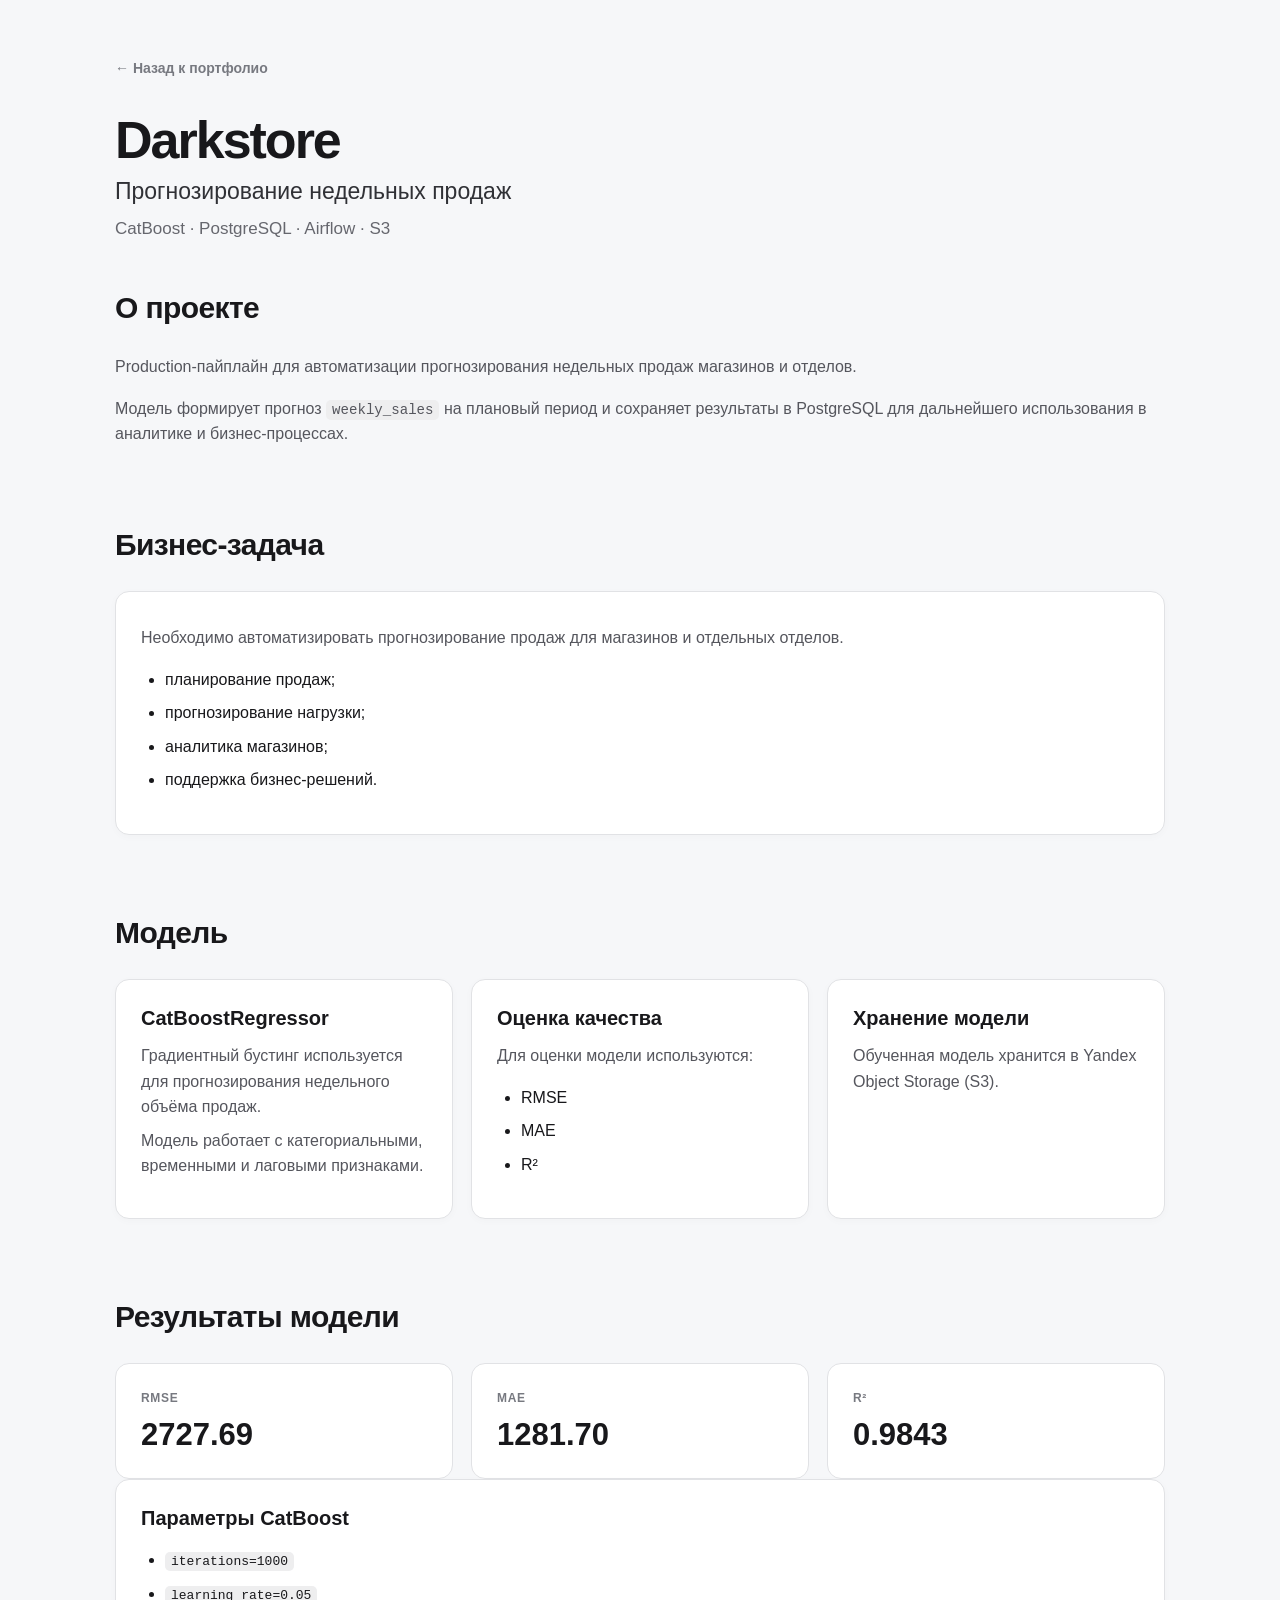
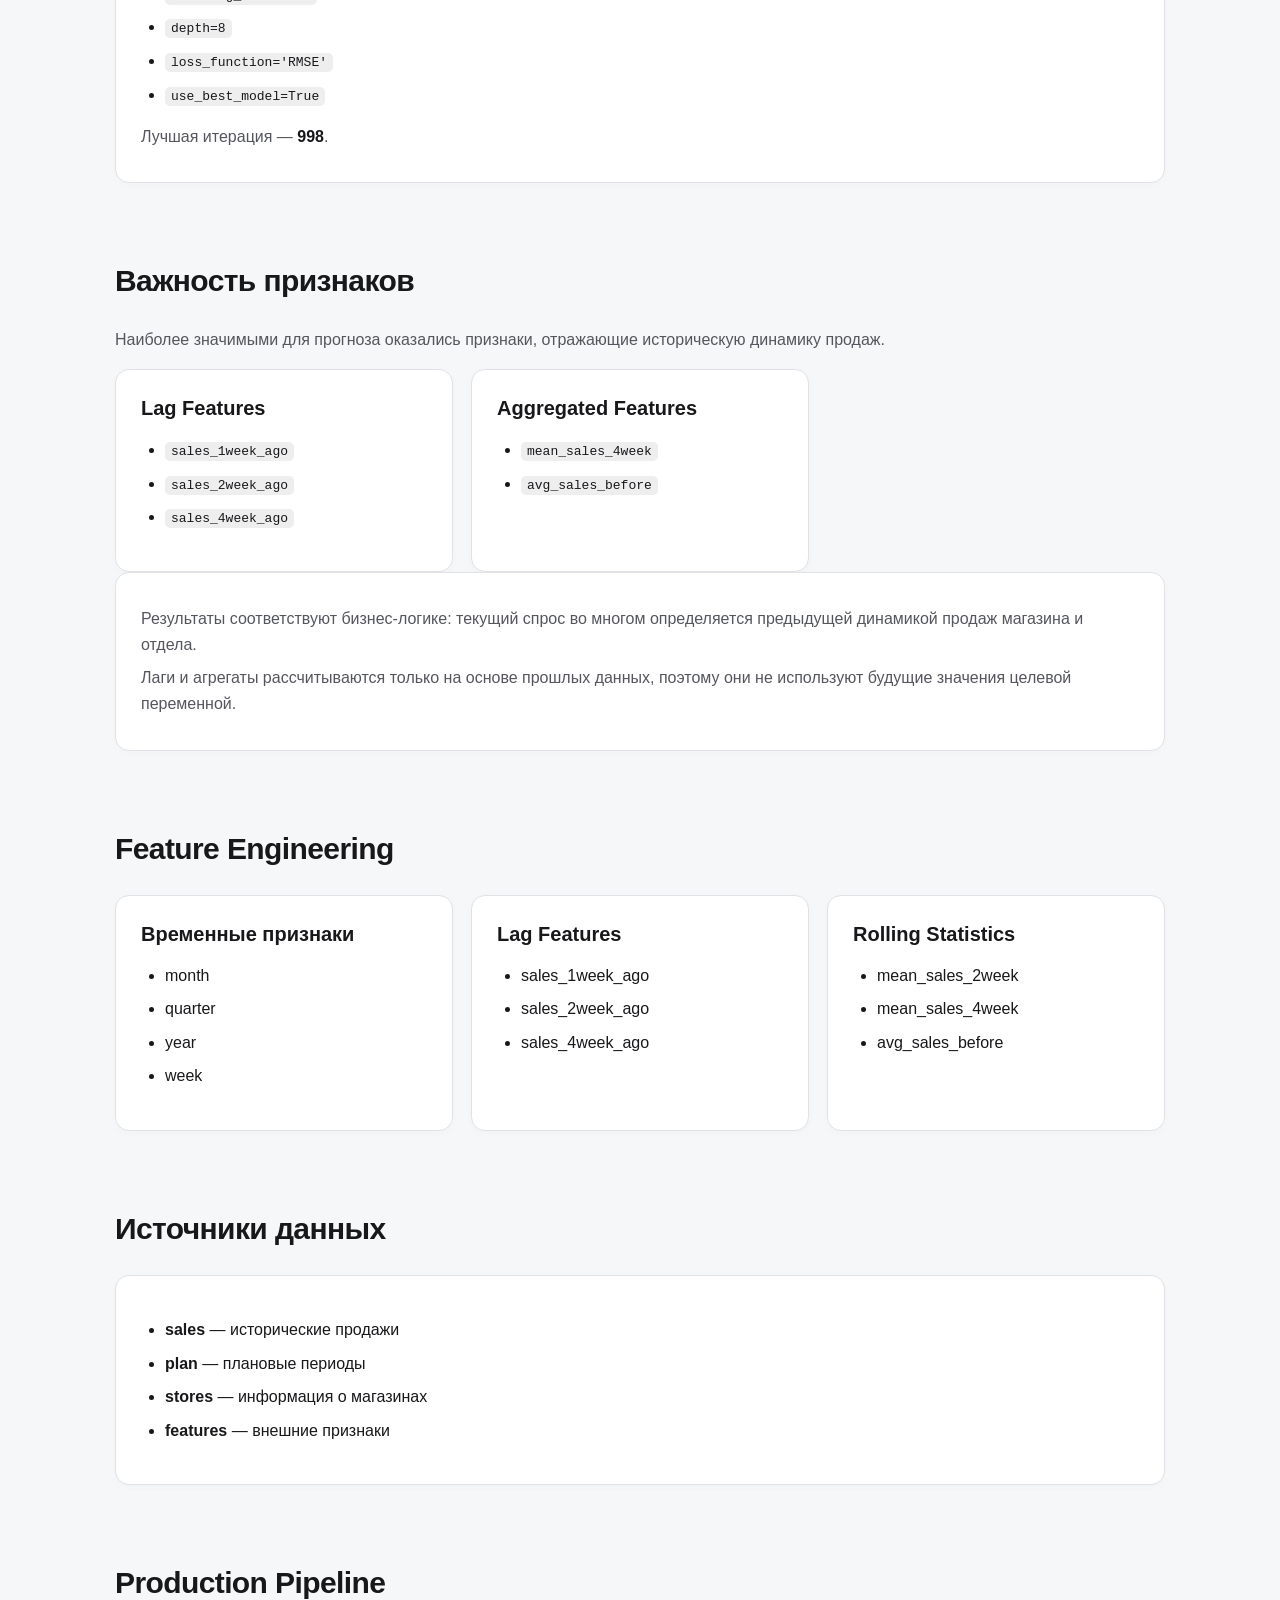
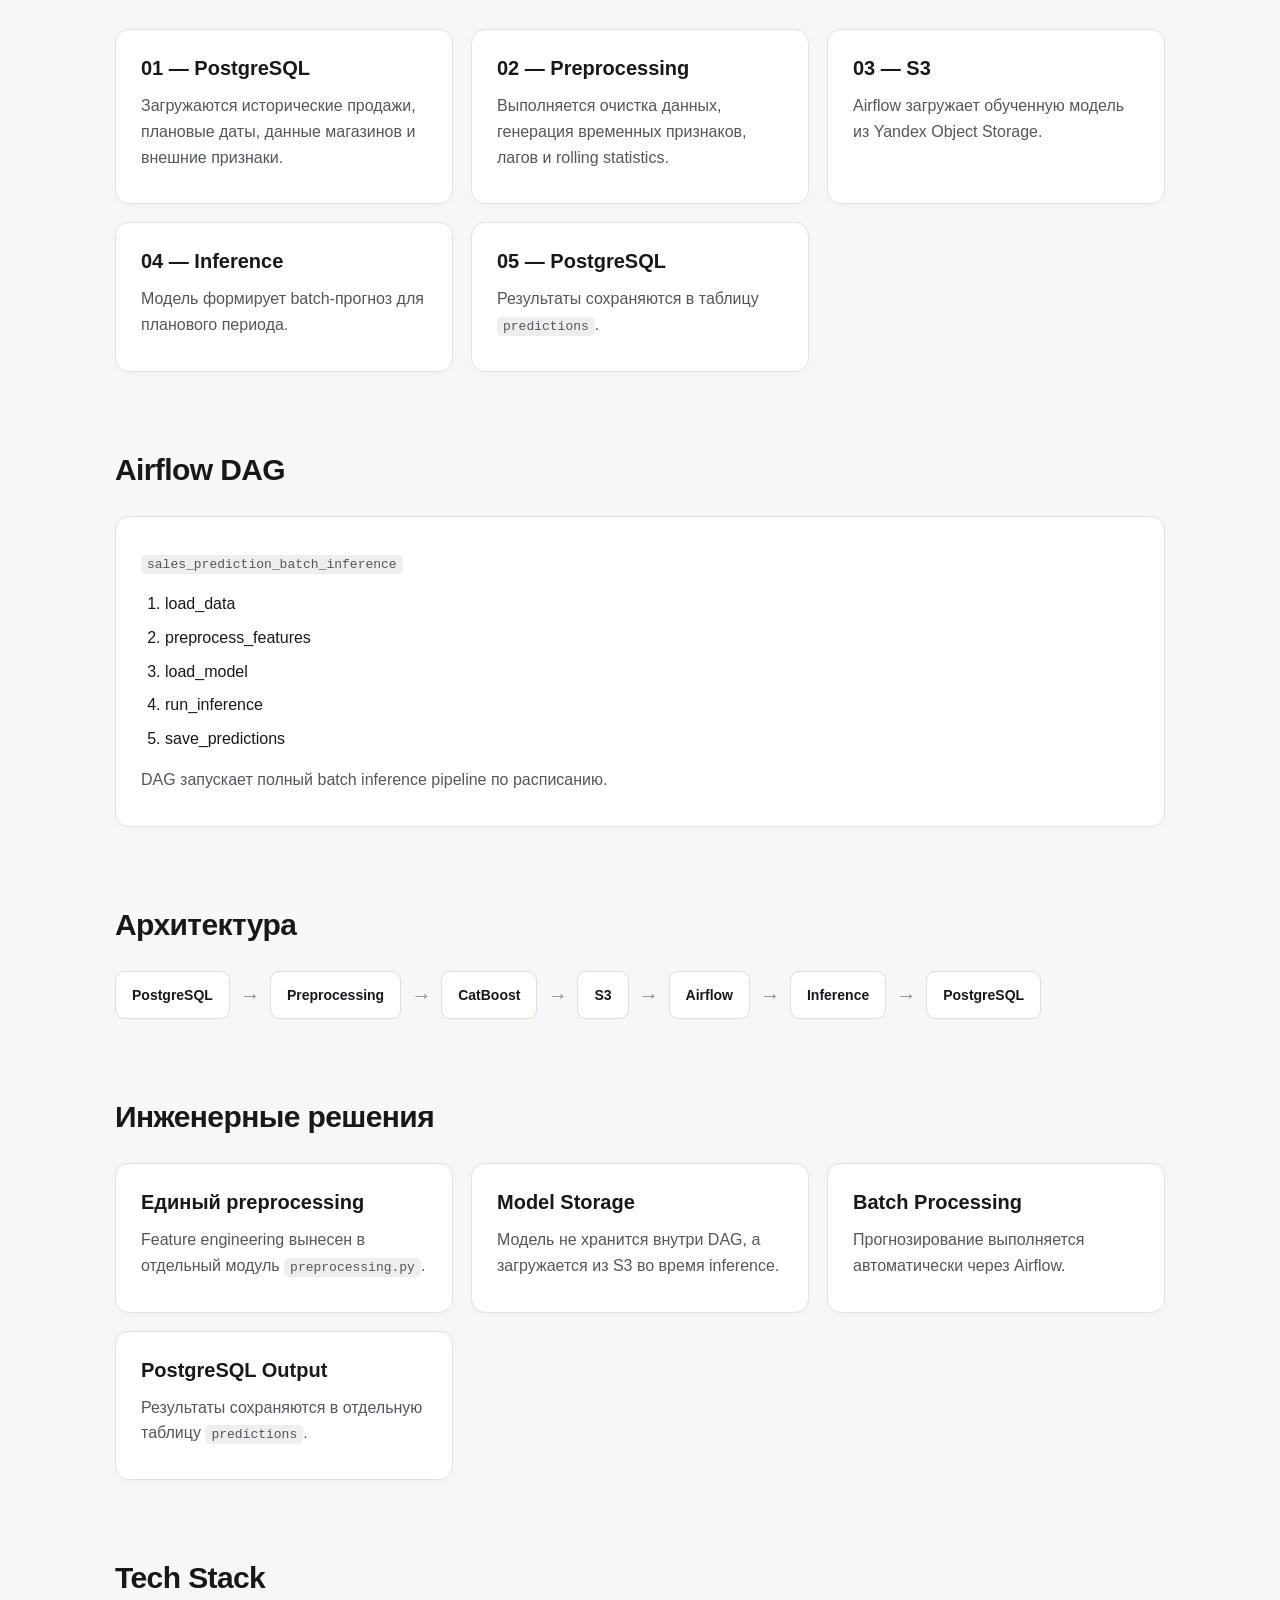
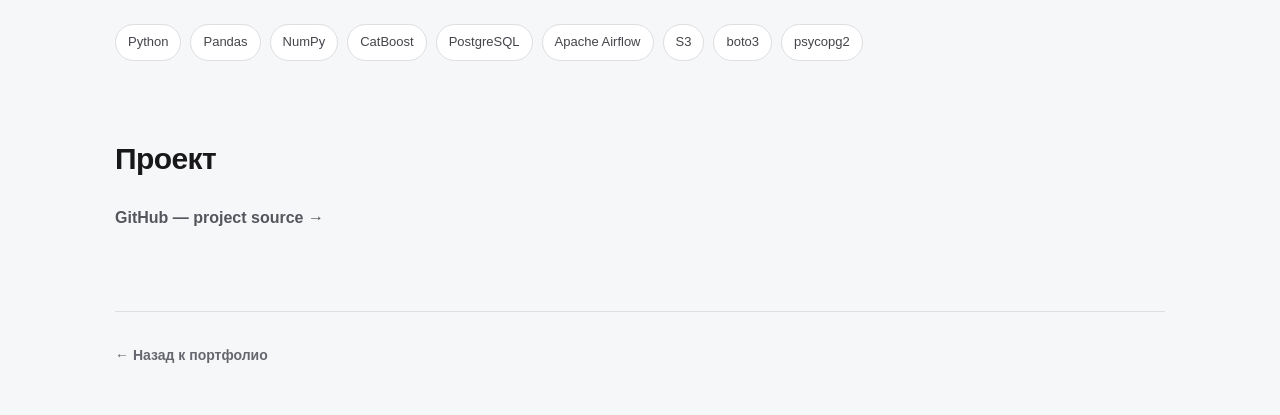
==== commit 06c95e09: "add new file" ====
--- a/projects/darkstore/index.html
+++ b/projects/darkstore/index.html
@@ -25,7 +25,7 @@
         </p>
 
         <p>
-            Regression · Time Series · CatBoost · MLOps
+            CatBoost · PostgreSQL · Airflow · S3
         </p>
 
     </header>
@@ -33,37 +33,9 @@
 
     <main>
 
-        <!-- HERO -->
-
-        <section>
-
-            <div class="metrics">
-
-                <div>
-                    <strong>RMSE</strong>
-                    <span>2727.69</span>
-                </div>
-
-                <div>
-                    <strong>MAE</strong>
-                    <span>1281.70</span>
-                </div>
-
-                <div>
-                    <strong>R²</strong>
-                    <span>0.9843</span>
-                </div>
-
-            </div>
-
-        </section>
-
-
-        <!-- ABOUT -->
-
-        <section>
-
-            <h2>01 — О проекте</h2>
+        <section>
+
+            <h2>О проекте</h2>
 
             <p>
                 Production-пайплайн для автоматизации прогнозирования
@@ -80,11 +52,9 @@
         </section>
 
 
-        <!-- BUSINESS TASK -->
-
-        <section>
-
-            <h2>02 — Business Problem</h2>
+        <section>
+
+            <h2>Бизнес-задача</h2>
 
             <div class="project-card">
 
@@ -105,11 +75,9 @@
         </section>
 
 
-        <!-- MODEL -->
-
-        <section>
-
-            <h2>03 — Model</h2>
+        <section>
+
+            <h2>Модель</h2>
 
             <div class="projects">
 
@@ -118,8 +86,8 @@
                     <h3>CatBoostRegressor</h3>
 
                     <p>
-                        Градиентный бустинг используется для
-                        прогнозирования недельного объёма продаж.
+                        Градиентный бустинг используется
+                        для прогнозирования недельного объёма продаж.
                     </p>
 
                     <p>
@@ -149,7 +117,7 @@
 
                 <article class="project-card">
 
-                    <h3>Model Storage</h3>
+                    <h3>Хранение модели</h3>
 
                     <p>
                         Обученная модель хранится
@@ -163,11 +131,9 @@
         </section>
 
 
-        <!-- RESULTS -->
-
-        <section>
-
-            <h2>04 — Model Results</h2>
+        <section>
+
+            <h2>Результаты модели</h2>
 
             <div class="metrics">
 
@@ -209,11 +175,9 @@
         </section>
 
 
-        <!-- FEATURE IMPORTANCE -->
-
-        <section>
-
-            <h2>05 — Feature Importance</h2>
+        <section>
+
+            <h2>Важность признаков</h2>
 
             <p>
                 Наиболее значимыми для прогноза оказались признаки,
@@ -267,16 +231,9 @@
         </section>
 
 
-        <!-- FEATURE ENGINEERING -->
-
-        <section>
-
-            <h2>06 — Feature Engineering</h2>
-
-            <p>
-                Основной акцент сделан на временных и исторических
-                характеристиках продаж.
-            </p>
+        <section>
+
+            <h2>Feature Engineering</h2>
 
             <div class="projects">
 
@@ -324,36 +281,17 @@
         </section>
 
 
-        <!-- DATA -->
-
-        <section>
-
-            <h2>07 — Data</h2>
+        <section>
+
+            <h2>Источники данных</h2>
 
             <div class="project-card">
 
                 <ul>
-
-                    <li>
-                        <strong>sales</strong> —
-                        исторические продажи
-                    </li>
-
-                    <li>
-                        <strong>plan</strong> —
-                        плановые периоды
-                    </li>
-
-                    <li>
-                        <strong>stores</strong> —
-                        информация о магазинах
-                    </li>
-
-                    <li>
-                        <strong>features</strong> —
-                        внешние признаки
-                    </li>
-
+                    <li><strong>sales</strong> — исторические продажи</li>
+                    <li><strong>plan</strong> — плановые периоды</li>
+                    <li><strong>stores</strong> — информация о магазинах</li>
+                    <li><strong>features</strong> — внешние признаки</li>
                 </ul>
 
             </div>
@@ -361,85 +299,62 @@
         </section>
 
 
-        <!-- PIPELINE -->
-
-        <section>
-
-            <h2>08 — Production Pipeline</h2>
+        <section>
+
+            <h2>Production Pipeline</h2>
 
             <div class="projects">
 
                 <article class="project-card">
-
                     <h3>01 — PostgreSQL</h3>
-
                     <p>
                         Загружаются исторические продажи,
                         плановые даты, данные магазинов
                         и внешние признаки.
                     </p>
-
-                </article>
-
-
-                <article class="project-card">
-
+                </article>
+
+                <article class="project-card">
                     <h3>02 — Preprocessing</h3>
-
                     <p>
                         Выполняется очистка данных,
                         генерация временных признаков,
                         лагов и rolling statistics.
                     </p>
-
-                </article>
-
-
-                <article class="project-card">
-
+                </article>
+
+                <article class="project-card">
                     <h3>03 — S3</h3>
-
                     <p>
                         Airflow загружает обученную модель
                         из Yandex Object Storage.
                     </p>
-
-                </article>
-
-
-                <article class="project-card">
-
+                </article>
+
+                <article class="project-card">
                     <h3>04 — Inference</h3>
-
                     <p>
                         Модель формирует batch-прогноз
                         для планового периода.
                     </p>
-
-                </article>
-
-
-                <article class="project-card">
-
+                </article>
+
+                <article class="project-card">
                     <h3>05 — PostgreSQL</h3>
-
                     <p>
                         Результаты сохраняются в таблицу
                         <code>predictions</code>.
                     </p>
-
-                </article>
-
-            </div>
-
-        </section>
-
-
-        <!-- AIRFLOW -->
-
-        <section>
-
-            <h2>09 — Airflow DAG</h2>
+                </article>
+
+            </div>
+
+        </section>
+
+
+        <section>
+
+            <h2>Airflow DAG</h2>
 
             <div class="project-card">
 
@@ -448,17 +363,11 @@
                 </p>
 
                 <ol>
-
                     <li>load_data</li>
-
                     <li>preprocess_features</li>
-
                     <li>load_model</li>
-
                     <li>run_inference</li>
-
                     <li>save_predictions</li>
-
                 </ol>
 
                 <p>
@@ -471,101 +380,78 @@
         </section>
 
 
-        <!-- ARCHITECTURE -->
-
-        <section>
-
-            <h2>10 — Architecture</h2>
-
-            <div class="project-card">
-
-                <p>
-                    PostgreSQL
-                    →
-                    preprocessing
-                    →
-                    CatBoost
-                    →
-                    S3
-                    →
-                    Airflow
-                    →
-                    inference
-                    →
-                    PostgreSQL
-                </p>
-
-            </div>
-
-        </section>
-
-
-        <!-- ENGINEERING -->
-
-        <section>
-
-            <h2>11 — Engineering Decisions</h2>
+        <section>
+
+            <h2>Архитектура</h2>
+
+            <div class="pipeline">
+
+                <div>PostgreSQL</div>
+                <span>→</span>
+                <div>Preprocessing</div>
+                <span>→</span>
+                <div>CatBoost</div>
+                <span>→</span>
+                <div>S3</div>
+                <span>→</span>
+                <div>Airflow</div>
+                <span>→</span>
+                <div>Inference</div>
+                <span>→</span>
+                <div>PostgreSQL</div>
+
+            </div>
+
+        </section>
+
+
+        <section>
+
+            <h2>Инженерные решения</h2>
 
             <div class="projects">
 
                 <article class="project-card">
-
                     <h3>Единый preprocessing</h3>
-
                     <p>
                         Feature engineering вынесен
                         в отдельный модуль
                         <code>preprocessing.py</code>.
                     </p>
-
-                </article>
-
-
-                <article class="project-card">
-
+                </article>
+
+                <article class="project-card">
                     <h3>Model Storage</h3>
-
                     <p>
                         Модель не хранится внутри DAG,
                         а загружается из S3 во время inference.
                     </p>
-
-                </article>
-
-
-                <article class="project-card">
-
+                </article>
+
+                <article class="project-card">
                     <h3>Batch Processing</h3>
-
                     <p>
                         Прогнозирование выполняется
                         автоматически через Airflow.
                     </p>
-
-                </article>
-
-
-                <article class="project-card">
-
+                </article>
+
+                <article class="project-card">
                     <h3>PostgreSQL Output</h3>
-
                     <p>
                         Результаты сохраняются в отдельную
                         таблицу <code>predictions</code>.
                     </p>
-
-                </article>
-
-            </div>
-
-        </section>
-
-
-        <!-- TECH STACK -->
-
-        <section>
-
-            <h2>12 — Tech Stack</h2>
+                </article>
+
+            </div>
+
+        </section>
+
+
+        <section>
+
+            <h2>Tech Stack</h2>
 
             <div class="tech-stack">
 
@@ -584,18 +470,14 @@
         </section>
 
 
-        <!-- LINKS -->
-
-        <section>
-
-            <h2>Links</h2>
+        <section>
+
+            <h2>Проект</h2>
 
             <p>
-
                 <a href="https://github.com/exitazy1809/ds_portfolio/tree/main/ds_pss" target="_blank">
                     GitHub — project source →
                 </a>
-
             </p>
 
         </section>
--- a/style.css
+++ b/style.css
@@ -1,3 +1,7 @@
+/* =========================================================
+   GLOBAL
+   ========================================================= */
+
 * {
     box-sizing: border-box;
 }
@@ -8,6 +12,9 @@
 
 body {
     margin: 0;
+    background: #f6f7f9;
+    color: #18181b;
+
     font-family:
         -apple-system,
         BlinkMacSystemFont,
@@ -15,558 +22,852 @@
         Arial,
         sans-serif;
 
-    background: #f6f7f9;
-    color: #18181b;
-
     line-height: 1.6;
 }
 
-
-/* =========================================
-   GLOBAL
-========================================= */
-
 a {
-    color: #18181b;
+    color: inherit;
     text-decoration: none;
 }
 
 a:hover {
-    text-decoration: underline;
-}
+    text-decoration: none;
+}
+
+img {
+    max-width: 100%;
+}
+
+
+/* =========================================================
+   LAYOUT
+   ========================================================= */
 
 main {
-    max-width: 1050px;
+    width: min(1050px, calc(100% - 48px));
     margin: 0 auto;
-    padding: 0 24px 80px;
 }
 
 section {
-    margin-bottom: 72px;
+    margin-bottom: 80px;
+}
+
+section h2 {
+    margin: 0 0 28px;
+
+    font-size: 30px;
+    line-height: 1.2;
+    letter-spacing: -0.6px;
+}
+
+section h3 {
+    margin: 0 0 12px;
+
+    font-size: 20px;
+    line-height: 1.3;
 }
 
 section p,
 section li {
-    font-size: 17px;
-    line-height: 1.7;
+    font-size: 16px;
+}
+
+section p {
+    color: #55565d;
 }
 
 section ul,
 section ol {
-    padding-left: 25px;
-}
-
-
-/* =========================================
-   PROJECT HEADER
-========================================= */
-
-.project-header {
-    max-width: 1050px;
+    padding-left: 24px;
+}
+
+section li {
+    margin-bottom: 8px;
+}
+
+
+/* =========================================================
+   EYEBROW
+   ========================================================= */
+
+.eyebrow {
+    margin: 0 0 10px;
+
+    color: #777980;
+    font-size: 12px;
+    font-weight: 700;
+
+    letter-spacing: 1.4px;
+    text-transform: uppercase;
+}
+
+
+/* =========================================================
+   MAIN PAGE HEADER / HERO
+   ========================================================= */
+
+.hero {
+    width: min(1050px, calc(100% - 48px));
     margin: 0 auto;
-    padding: 55px 24px 60px;
-}
-
-.back-link {
+    padding: 90px 0 80px;
+}
+
+.hero-content {
+    max-width: 850px;
+}
+
+.hero h1 {
+    margin: 0;
+
+    font-size: clamp(52px, 8vw, 82px);
+    line-height: .95;
+    letter-spacing: -4px;
+}
+
+.hero-title {
+    margin: 22px 0 18px;
+
+    color: #303136;
+    font-size: 26px;
+    font-weight: 500;
+}
+
+.hero-description {
+    max-width: 720px;
+    margin: 0;
+
+    color: #65666d;
+    font-size: 18px;
+    line-height: 1.7;
+}
+
+.hero-links {
+    display: flex;
+    gap: 12px;
+    margin-top: 32px;
+    flex-wrap: wrap;
+}
+
+
+/* =========================================================
+   BUTTONS
+   ========================================================= */
+
+.button {
     display: inline-flex;
     align-items: center;
-
-    margin-bottom: 38px;
-
-    color: #71717a;
-    font-size: 15px;
-    font-weight: 500;
-
-    transition: color 0.2s ease;
-}
-
-.back-link:hover {
+    justify-content: center;
+
+    min-height: 44px;
+    padding: 10px 18px;
+
+    border-radius: 9px;
+
+    font-size: 14px;
+    font-weight: 600;
+
+    transition:
+        transform .15s ease,
+        background .15s ease,
+        border-color .15s ease;
+}
+
+.button:hover {
+    transform: translateY(-1px);
+}
+
+.button-primary {
+    background: #18181b;
+    color: #fff;
+}
+
+.button-primary:hover {
+    background: #2c2d31;
+}
+
+.button-secondary {
+    background: #fff;
+    border: 1px solid #dedee2;
+    color: #25262a;
+}
+
+.button-secondary:hover {
+    border-color: #bfc0c5;
+}
+
+
+/* =========================================================
+   PROJECT PAGE HEADER
+   ========================================================= */
+
+header:not(.hero) {
+    width: min(1050px, calc(100% - 48px));
+    margin: 0 auto;
+    padding: 55px 0 40px;
+}
+
+header:not(.hero)>a:first-child {
+    display: inline-block;
+
+    margin-bottom: 34px;
+
+    color: #777980;
+    font-size: 14px;
+    font-weight: 600;
+}
+
+header:not(.hero)>a:first-child:hover {
     color: #18181b;
-    text-decoration: none;
-}
-
-.project-header h1 {
-    margin: 0 0 12px;
-
-    font-size: clamp(42px, 6vw, 64px);
+}
+
+header:not(.hero) h1 {
+    margin: 0 0 8px;
+
+    font-size: 52px;
     line-height: 1.05;
     letter-spacing: -2px;
 }
 
-.subtitle {
-    margin: 0 0 10px;
-
-    font-size: 25px;
-    color: #52525b;
-}
-
-.project-stack {
-    margin: 0;
-
-    font-size: 16px;
-    color: #a1a1aa;
-}
-
-
-/* =========================================
-   SECTION HEADINGS
-========================================= */
-
-h2 {
-    margin: 0 0 28px;
-
-    font-size: 31px;
-    line-height: 1.2;
-    letter-spacing: -0.7px;
-}
-
-h3 {
-    margin-top: 0;
-
-    font-size: 21px;
-    line-height: 1.3;
-}
-
-section>p:first-of-type {
-    max-width: 850px;
-}
-
-
-/* =========================================
-   CARDS
-========================================= */
+header:not(.hero) p {
+    margin: 8px 0;
+
+    color: #66676e;
+    font-size: 17px;
+}
+
+header:not(.hero) .subtitle {
+    color: #303136;
+    font-size: 23px;
+    line-height: 1.35;
+}
+
+
+/* =========================================================
+   STACK
+   ========================================================= */
+
+.stack-section {
+    padding-top: 10px;
+}
+
+.tech-stack {
+    display: flex;
+    flex-wrap: wrap;
+    gap: 9px;
+}
+
+.tech-stack span {
+    display: inline-flex;
+    align-items: center;
+
+    padding: 7px 12px;
+
+    background: #fff;
+    border: 1px solid #dedee2;
+    border-radius: 999px;
+
+    color: #44454b;
+    font-size: 13px;
+    font-weight: 500;
+}
+
+
+/* =========================================================
+   PROJECT GRID
+   ========================================================= */
+
+.projects {
+    display: grid;
+    grid-template-columns: repeat(3, 1fr);
+    gap: 18px;
+}
+
+
+/* =========================================================
+   PROJECT CARDS
+   ========================================================= */
 
 .project-card {
-    background: #ffffff;
-
-    border: 1px solid #e4e4e7;
-    border-radius: 16px;
-
-    padding: 28px;
+    position: relative;
+
+    padding: 25px;
+
+    background: #fff;
+    border: 1px solid #e1e2e5;
+    border-radius: 14px;
+
+    box-shadow: 0 2px 8px rgba(0, 0, 0, .025);
+
+    transition:
+        transform .18s ease,
+        border-color .18s ease,
+        box-shadow .18s ease;
+}
+
+.project-card:hover {
+    transform: translateY(-3px);
+
+    border-color: #d2d3d7;
 
     box-shadow:
-        0 2px 5px rgba(0, 0, 0, 0.025);
-
-    transition:
-        transform 0.2s ease,
-        box-shadow 0.2s ease;
-}
-
-.project-card:hover {
-    transform: translateY(-2px);
-
-    box-shadow:
-        0 8px 25px rgba(0, 0, 0, 0.06);
+        0 10px 28px rgba(0, 0, 0, .06);
+}
+
+.project-card h3 {
+    margin-bottom: 12px;
 }
 
 .project-card p {
-    color: #52525b;
+    margin: 8px 0;
 }
 
 .project-card strong {
     color: #18181b;
 }
 
-
-/* =========================================
-   PROJECT GRID
-========================================= */
-
-.projects {
-    display: grid;
-
-    grid-template-columns:
-        repeat(3, minmax(0, 1fr));
-
-    gap: 20px;
-
-    margin-top: 28px;
-}
-
-
-/* =========================================
+.project-card code {
+    font-size: 13px;
+}
+
+
+/* =========================================================
+   MAIN PAGE PROJECT CARD
+   ========================================================= */
+
+.project-number {
+    margin-bottom: 22px;
+
+    color: #9a9ba1;
+    font-family: "SFMono-Regular", Consolas, monospace;
+    font-size: 13px;
+    font-weight: 600;
+}
+
+.project-description {
+    min-height: 52px;
+
+    color: #606168;
+    font-size: 15px;
+}
+
+.metric {
+    display: flex;
+    align-items: baseline;
+    gap: 10px;
+
+    margin: 22px 0;
+    padding-top: 18px;
+
+    border-top: 1px solid #ececef;
+}
+
+.metric span {
+    color: #777980;
+    font-size: 12px;
+    font-weight: 700;
+    letter-spacing: .6px;
+}
+
+.metric strong {
+    font-size: 25px;
+    letter-spacing: -.5px;
+}
+
+.project-tags {
+    display: flex;
+    flex-wrap: wrap;
+    gap: 6px;
+
+    margin-bottom: 25px;
+}
+
+.project-tags span {
+    padding: 5px 9px;
+
+    background: #f1f2f4;
+    border-radius: 6px;
+
+    color: #55565d;
+    font-size: 11px;
+    font-weight: 600;
+}
+
+.case-link {
+    display: inline-block;
+
+    color: #18181b;
+    font-size: 14px;
+    font-weight: 700;
+}
+
+.case-link:hover {
+    text-decoration: underline;
+}
+
+
+/* =========================================================
    METRICS
-========================================= */
+   ========================================================= */
 
 .metrics {
     display: grid;
-
-    grid-template-columns:
-        repeat(3, minmax(0, 1fr));
-
-    gap: 20px;
-
-    margin-bottom: 20px;
-}
-
-.metrics div {
-    background: #ffffff;
-
-    border: 1px solid #e4e4e7;
-    border-radius: 16px;
-
-    padding: 26px 28px;
+    grid-template-columns: repeat(3, 1fr);
+    gap: 18px;
+}
+
+.metrics>div {
+    padding: 25px;
+
+    background: #fff;
+    border: 1px solid #e1e2e5;
+    border-radius: 14px;
 }
 
 .metrics strong {
     display: block;
 
-    margin-bottom: 8px;
-
-    color: #71717a;
+    margin-bottom: 7px;
+
+    color: #777980;
+    font-size: 12px;
+    font-weight: 700;
+
+    letter-spacing: .7px;
+    text-transform: uppercase;
+}
+
+.metrics span {
+    display: block;
+
+    color: #18181b;
+    font-size: 31px;
+    font-weight: 700;
+    line-height: 1.2;
+}
+
+
+/* =========================================================
+   NUMBERS
+   ========================================================= */
+
+.numbers {
+    display: grid;
+    grid-template-columns: repeat(4, 1fr);
+    gap: 18px;
+}
+
+.number-card {
+    padding: 25px;
+
+    background: #fff;
+    border: 1px solid #e1e2e5;
+    border-radius: 14px;
+}
+
+.number-card strong {
+    display: block;
+
+    margin-bottom: 6px;
+
+    font-size: 31px;
+    line-height: 1.1;
+}
+
+.number-card span {
+    color: #696a71;
+    font-size: 14px;
+}
+
+
+/* =========================================================
+   WORKFLOW
+   ========================================================= */
+
+.workflow {
+    display: grid;
+    grid-template-columns: repeat(5, 1fr);
+    gap: 18px;
+}
+
+.workflow>div {
+    padding: 22px;
+
+    background: #fff;
+    border: 1px solid #e1e2e5;
+    border-radius: 14px;
+}
+
+.workflow span {
+    display: block;
+
+    margin-bottom: 14px;
+
+    color: #999aa0;
+    font-family: "SFMono-Regular", Consolas, monospace;
+    font-size: 12px;
+}
+
+.workflow strong {
+    display: block;
+
+    margin-bottom: 7px;
+
+    font-size: 16px;
+}
+
+.workflow p {
+    margin: 0;
+
+    color: #707178;
+    font-size: 13px;
+}
+
+
+/* =========================================================
+   OTHER PROJECTS
+   ========================================================= */
+
+.other-list {
+    display: flex;
+    flex-wrap: wrap;
+    gap: 10px;
+}
+
+.other-list span {
+    padding: 10px 14px;
+
+    background: #fff;
+    border: 1px solid #dedee2;
+    border-radius: 9px;
+
+    color: #55565d;
+    font-size: 14px;
+}
+
+
+/* =========================================================
+   CODE
+   ========================================================= */
+
+code {
+    padding: 2px 6px;
+
+    background: #eeeeef;
+    border-radius: 5px;
+
+    font-family:
+        "SFMono-Regular",
+        Consolas,
+        monospace;
+
+    font-size: .88em;
+}
+
+pre {
+    margin-top: 24px;
+    padding: 20px;
+
+    background: #202124;
+    color: #f1f1f1;
+
+    border-radius: 12px;
+
+    overflow-x: auto;
+
+    font-family:
+        "SFMono-Regular",
+        Consolas,
+        monospace;
+
+    font-size: 13px;
+    line-height: 1.65;
+}
+
+
+/* =========================================================
+   TABLE
+   ========================================================= */
+
+.model-table {
+    width: 100%;
+    overflow-x: auto;
+
+    border-radius: 14px;
+}
+
+.model-table table {
+    width: 100%;
+
+    border-collapse: collapse;
+
+    background: #fff;
+    border: 1px solid #e1e2e5;
+}
+
+.model-table th,
+.model-table td {
+    padding: 14px 16px;
+
+    text-align: left;
+
+    border-bottom: 1px solid #e8e8ea;
+
+    white-space: nowrap;
+}
+
+.model-table th {
+    background: #f0f1f3;
+
+    color: #55565d;
+
+    font-size: 12px;
+    font-weight: 700;
+}
+
+.model-table td {
+    color: #55565d;
+    font-size: 14px;
+}
+
+.model-table tr:last-child td {
+    border-bottom: none;
+}
+
+.model-table .best-model {
+    background: #f1f1f2;
+}
+
+.model-table .best-model td {
+    color: #18181b;
+}
+
+
+/* =========================================================
+   CHART
+   ========================================================= */
+
+.chart {
+    margin-top: 24px;
+    padding: 24px;
+
+    background: #fff;
+    border: 1px solid #e1e2e5;
+    border-radius: 14px;
+}
+
+.chart-row {
+    margin-bottom: 20px;
+}
+
+.chart-row:last-child {
+    margin-bottom: 0;
+}
+
+.chart-label {
+    display: block;
+
+    margin-bottom: 7px;
+
+    color: #55565d;
+    font-size: 13px;
+    font-weight: 600;
+}
+
+.bar-container {
+    width: 100%;
+    height: 32px;
+
+    overflow: hidden;
+
+    background: #ececef;
+    border-radius: 7px;
+}
+
+.bar {
+    height: 100%;
+
+    display: flex;
+    align-items: center;
+
+    padding-left: 10px;
+
+    background: #85868c;
+    color: #fff;
+
+    font-size: 12px;
+    font-weight: 700;
+
+    border-radius: 7px;
+}
+
+.bar.best {
+    background: #18181b;
+}
+
+
+/* =========================================================
+   PIPELINE
+   ========================================================= */
+
+.pipeline {
+    display: flex;
+    align-items: center;
+    flex-wrap: wrap;
+    gap: 10px;
+}
+
+.pipeline div {
+    padding: 12px 16px;
+
+    background: #fff;
+    border: 1px solid #dedee2;
+    border-radius: 9px;
 
     font-size: 14px;
     font-weight: 600;
-    text-transform: uppercase;
-    letter-spacing: 0.5px;
-}
-
-.metrics span {
+}
+
+.pipeline span {
+    color: #88898f;
+    font-size: 20px;
+}
+
+
+/* =========================================================
+   ARCHITECTURE
+   ========================================================= */
+
+.architecture {
+    display: grid;
+    grid-template-columns: repeat(4, 1fr);
+    gap: 18px;
+
+    margin-top: 30px;
+}
+
+.architecture-column {
+    display: flex;
+    flex-direction: column;
+    align-items: center;
+}
+
+.architecture-box {
+    width: 100%;
+    min-height: 85px;
+
+    display: flex;
+    flex-direction: column;
+    align-items: center;
+    justify-content: center;
+
+    padding: 14px;
+
+    background: #fff;
+    border: 1px solid #dedee2;
+    border-radius: 12px;
+
+    text-align: center;
+}
+
+.architecture-box strong {
+    font-size: 15px;
+}
+
+.architecture-box span {
+    margin-top: 4px;
+
+    color: #777980;
+    font-size: 12px;
+}
+
+.architecture-arrow {
+    margin: 9px 0;
+
+    color: #88898f;
+    font-size: 20px;
+}
+
+.architecture-box.database {
+    border-left: 4px solid #44454a;
+}
+
+.architecture-box.airflow {
+    border-left: 4px solid #66676d;
+}
+
+.architecture-box.s3 {
+    border-left: 4px solid #88898e;
+}
+
+.architecture-box.model {
+    border-left: 4px solid #18181b;
+}
+
+
+/* =========================================================
+   LINKS
+   ========================================================= */
+
+section a {
+    font-weight: 600;
+}
+
+section a:hover {
+    text-decoration: underline;
+}
+
+
+/* =========================================================
+   FOOTER
+   ========================================================= */
+
+footer {
+    width: min(1050px, calc(100% - 48px));
+
+    margin: 0 auto;
+    padding: 30px 0 50px;
+
+    border-top: 1px solid #dedfe2;
+}
+
+.footer-content {
+    display: flex;
+    align-items: center;
+    justify-content: space-between;
+    gap: 20px;
+}
+
+.footer-content strong {
     display: block;
 
-    font-size: 34px;
-    font-weight: 700;
-
-    letter-spacing: -1px;
-}
-
-
-/* =========================================
-   TECH STACK
-========================================= */
-
-.tech-stack {
-    display: flex;
-
-    flex-wrap: wrap;
-    gap: 9px;
-
-    margin-top: 24px;
-}
-
-.tech-stack span {
-    background: #ffffff;
-
-    border: 1px solid #dedee3;
-    border-radius: 999px;
-
-    padding: 8px 14px;
-
-    color: #52525b;
-
-    font-size: 14px;
-}
-
-
-/* =========================================
-   TABLE
-========================================= */
-
-.model-table {
-    width: 100%;
-
-    overflow-x: auto;
-
-    margin-top: 25px;
-
-    border: 1px solid #e4e4e7;
-    border-radius: 14px;
-}
-
-.model-table table {
-    width: 100%;
-
-    min-width: 650px;
-
-    border-collapse: collapse;
-
-    background: #ffffff;
-}
-
-.model-table th,
-.model-table td {
-    padding: 16px 18px;
-
-    text-align: left;
-
-    border-bottom: 1px solid #eeeeef;
-}
-
-.model-table th {
-    background: #f4f4f5;
-
-    color: #52525b;
-
+    font-size: 15px;
+}
+
+.footer-content span {
+    display: block;
+
+    margin-top: 3px;
+
+    color: #777980;
+    font-size: 13px;
+}
+
+.footer-content a {
+    color: #55565d;
     font-size: 14px;
     font-weight: 600;
 }
 
-.model-table tr:last-child td {
-    border-bottom: none;
-}
-
-.best-model {
-    background: #fafafa;
-}
-
-
-/* =========================================
-   CHARTS
-========================================= */
-
-.chart {
-    margin-top: 22px;
-
-    padding: 25px;
-
-    background: #ffffff;
-
-    border: 1px solid #e4e4e7;
-    border-radius: 16px;
-}
-
-.chart-row {
-    margin-bottom: 22px;
-}
-
-.chart-row:last-child {
-    margin-bottom: 0;
-}
-
-.chart-label {
-    display: block;
-
-    margin-bottom: 8px;
-
-    color: #52525b;
-
+footer>a {
+    color: #66676e;
     font-size: 14px;
-    font-weight: 500;
-}
-
-.bar-container {
-    width: 100%;
-    height: 34px;
-
-    overflow: hidden;
-
-    background: #eeeeef;
-
-    border-radius: 7px;
-}
-
-.bar {
-    height: 100%;
-
-    display: flex;
-    align-items: center;
-
-    padding-left: 12px;
-
-    background: #a1a1aa;
-
-    color: #ffffff;
-
-    font-size: 13px;
     font-weight: 600;
-
-    border-radius: 7px;
-}
-
-.bar.best {
-    background: #18181b;
-}
-
-
-/* =========================================
-   CODE
-========================================= */
-
-code {
-    padding: 3px 6px;
-
-    background: #f1f1f3;
-
-    border-radius: 5px;
-
-    color: #3f3f46;
-
-    font-family:
-        SFMono-Regular,
-        Consolas,
-        "Liberation Mono",
-        monospace;
-
-    font-size: 0.9em;
-}
-
-pre {
-    margin-top: 25px;
-
-    padding: 24px;
-
-    overflow-x: auto;
-
-    background: #18181b;
-
-    border: 1px solid #27272a;
-    border-radius: 14px;
-
-    color: #e4e4e7;
-
-    font-family:
-        SFMono-Regular,
-        Consolas,
-        "Liberation Mono",
-        monospace;
-
-    font-size: 14px;
-    line-height: 1.7;
-}
-
-
-/* =========================================
-   PIPELINE
-========================================= */
-
-.pipeline {
-    display: flex;
-
-    align-items: center;
-
-    flex-wrap: wrap;
-    gap: 10px;
-
-    margin-top: 25px;
-}
-
-.pipeline div {
-    padding: 13px 17px;
-
-    background: #ffffff;
-
-    border: 1px solid #e4e4e7;
-    border-radius: 10px;
-
-    font-weight: 500;
-}
-
-.pipeline span {
-    color: #a1a1aa;
-
-    font-size: 22px;
-}
-
-
-/* =========================================
-   ARCHITECTURE
-========================================= */
-
-.architecture {
-    display: grid;
-
-    grid-template-columns:
-        repeat(4, minmax(0, 1fr));
-
-    gap: 18px;
-
-    margin-top: 30px;
-}
-
-.architecture-column {
-    display: flex;
-
-    flex-direction: column;
-    align-items: center;
-}
-
-.architecture-box {
-    width: 100%;
-    min-height: 90px;
-
-    display: flex;
-
-    flex-direction: column;
-    justify-content: center;
-    align-items: center;
-
-    padding: 15px;
-
-    background: #ffffff;
-
-    border: 1px solid #e4e4e7;
-    border-radius: 14px;
-
-    text-align: center;
-}
-
-.architecture-box strong {
-    margin-bottom: 5px;
-
-    font-size: 17px;
-}
-
-.architecture-box span {
-    color: #71717a;
-
-    font-size: 13px;
-}
-
-.architecture-arrow {
-    margin: 10px 0;
-
-    color: #a1a1aa;
-
-    font-size: 24px;
-}
-
-.architecture-box.database {
-    border-left: 4px solid #52525b;
-}
-
-.architecture-box.airflow {
-    border-left: 4px solid #71717a;
-}
-
-.architecture-box.s3 {
-    border-left: 4px solid #a1a1aa;
-}
-
-.architecture-box.model {
-    border-left: 4px solid #18181b;
-}
-
-
-/* =========================================
-   FOOTER
-========================================= */
-
-footer {
-    max-width: 1050px;
-
-    margin: 0 auto;
-
-    padding: 28px 24px 45px;
-
-    border-top: 1px solid #e4e4e7;
-
-    color: #71717a;
-
-    font-size: 14px;
-}
-
-footer a {
-    color: #52525b;
-}
-
-footer a:hover {
-    color: #18181b;
-}
-
-
-/* =========================================
-   RESPONSIVE
-========================================= */
+}
+
+
+/* =========================================================
+   MOBILE
+   ========================================================= */
 
 @media (max-width: 900px) {
 
@@ -578,6 +879,14 @@
         grid-template-columns: repeat(2, 1fr);
     }
 
+    .numbers {
+        grid-template-columns: repeat(2, 1fr);
+    }
+
+    .workflow {
+        grid-template-columns: repeat(2, 1fr);
+    }
+
     .architecture {
         grid-template-columns: repeat(2, 1fr);
     }
@@ -586,50 +895,82 @@
 
 @media (max-width: 600px) {
 
-    .project-header {
-        padding: 35px 18px 45px;
-    }
-
-    main {
-        padding: 0 18px 50px;
+    main,
+    .hero,
+    header:not(.hero),
+    footer {
+        width: min(100% - 36px, 1050px);
+    }
+
+    .hero {
+        padding: 55px 0 55px;
+    }
+
+    .hero h1 {
+        font-size: 52px;
+        letter-spacing: -2.5px;
+    }
+
+    .hero-title {
+        font-size: 21px;
+    }
+
+    .hero-description {
+        font-size: 16px;
+    }
+
+    header:not(.hero) {
+        padding: 35px 0 30px;
+    }
+
+    header:not(.hero) h1 {
+        font-size: 40px;
+        letter-spacing: -1.5px;
+    }
+
+    header:not(.hero) .subtitle {
+        font-size: 20px;
     }
 
     section {
         margin-bottom: 55px;
     }
 
-    .project-header h1 {
-        font-size: 42px;
-    }
-
-    .subtitle {
-        font-size: 21px;
-    }
-
-    h2 {
-        font-size: 27px;
+    section h2 {
+        font-size: 26px;
+    }
+
+    section p,
+    section li {
+        font-size: 15px;
     }
 
     .projects,
     .metrics,
+    .numbers,
+    .workflow,
     .architecture {
         grid-template-columns: 1fr;
     }
 
-    .project-card {
-        padding: 22px;
-    }
-
-    .metrics div {
-        padding: 22px;
-    }
-
-    .metrics span {
-        font-size: 30px;
+    .project-card,
+    .metrics>div,
+    .number-card,
+    .workflow>div {
+        padding: 21px;
+    }
+
+    .chart {
+        padding: 18px;
+    }
+
+    .footer-content {
+        align-items: flex-start;
+        flex-direction: column;
     }
 
     pre {
-        padding: 18px;
+        padding: 16px;
 
         font-size: 12px;
     }
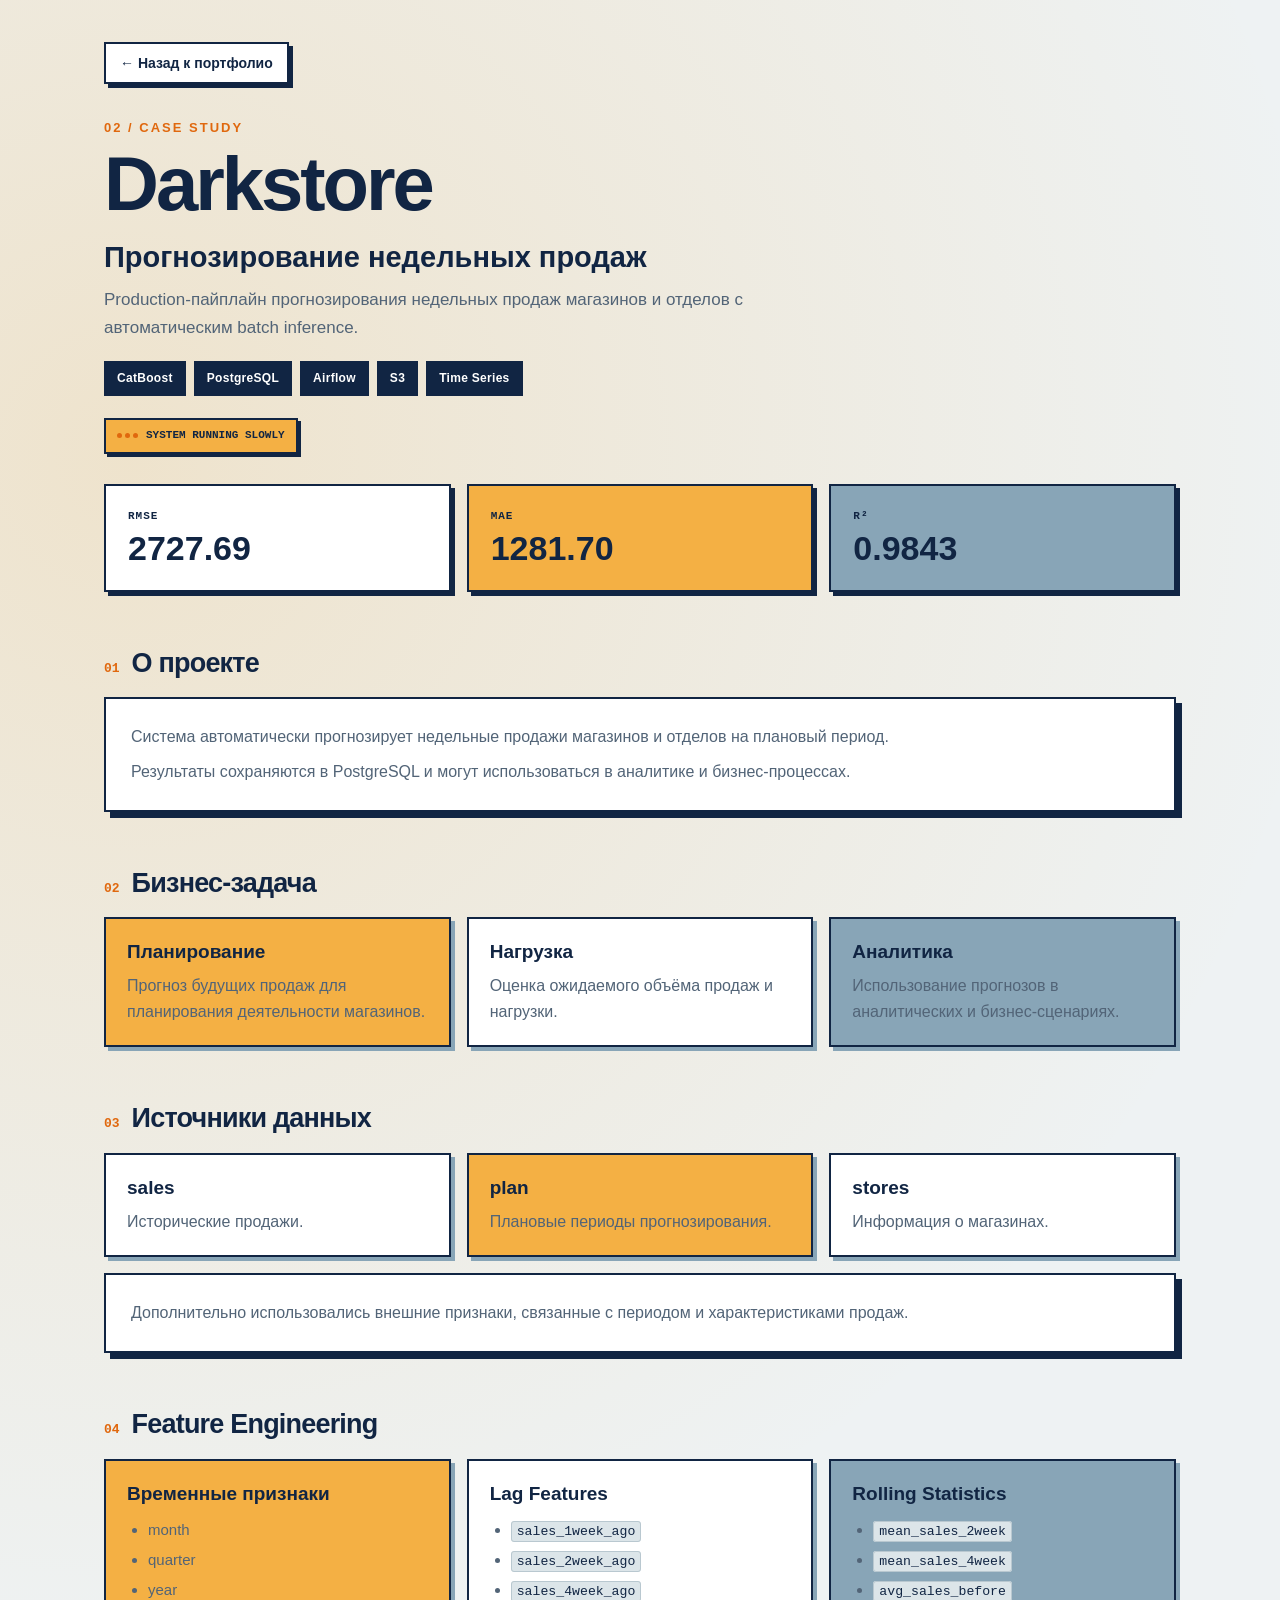
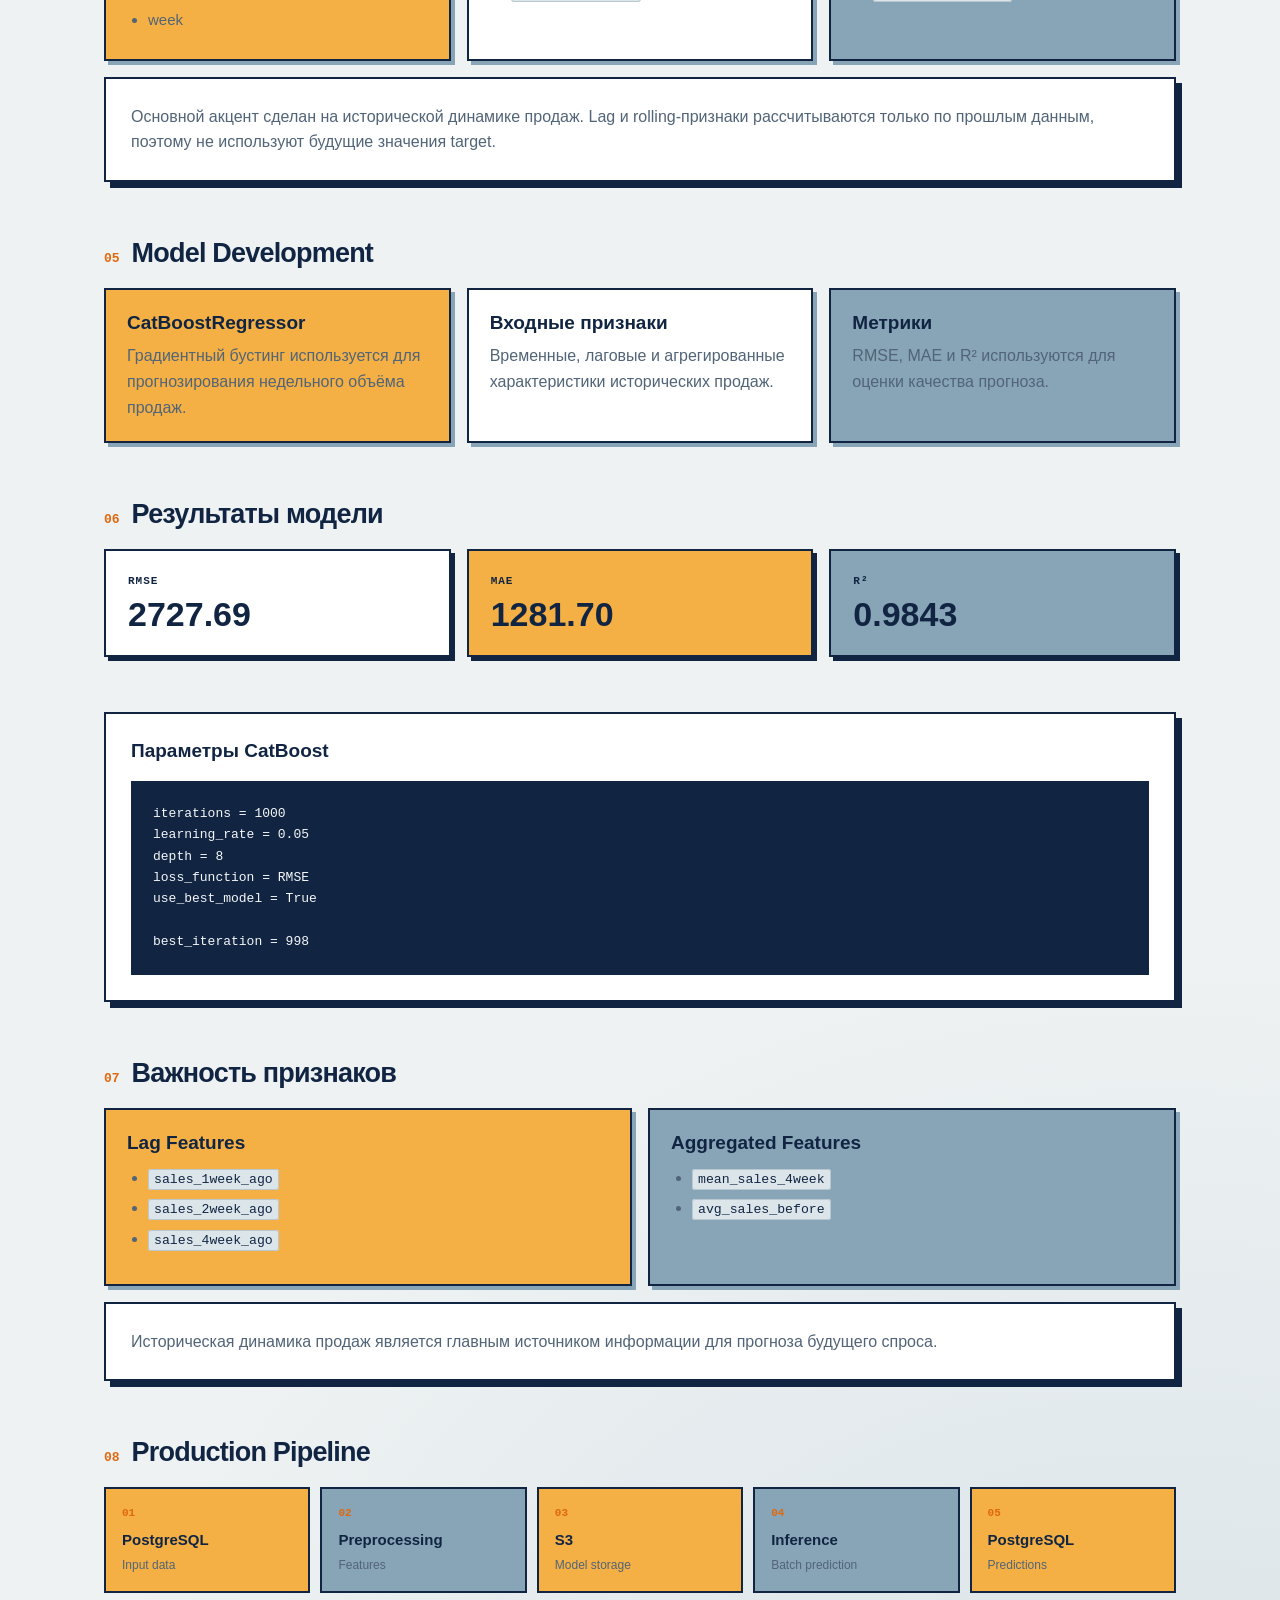
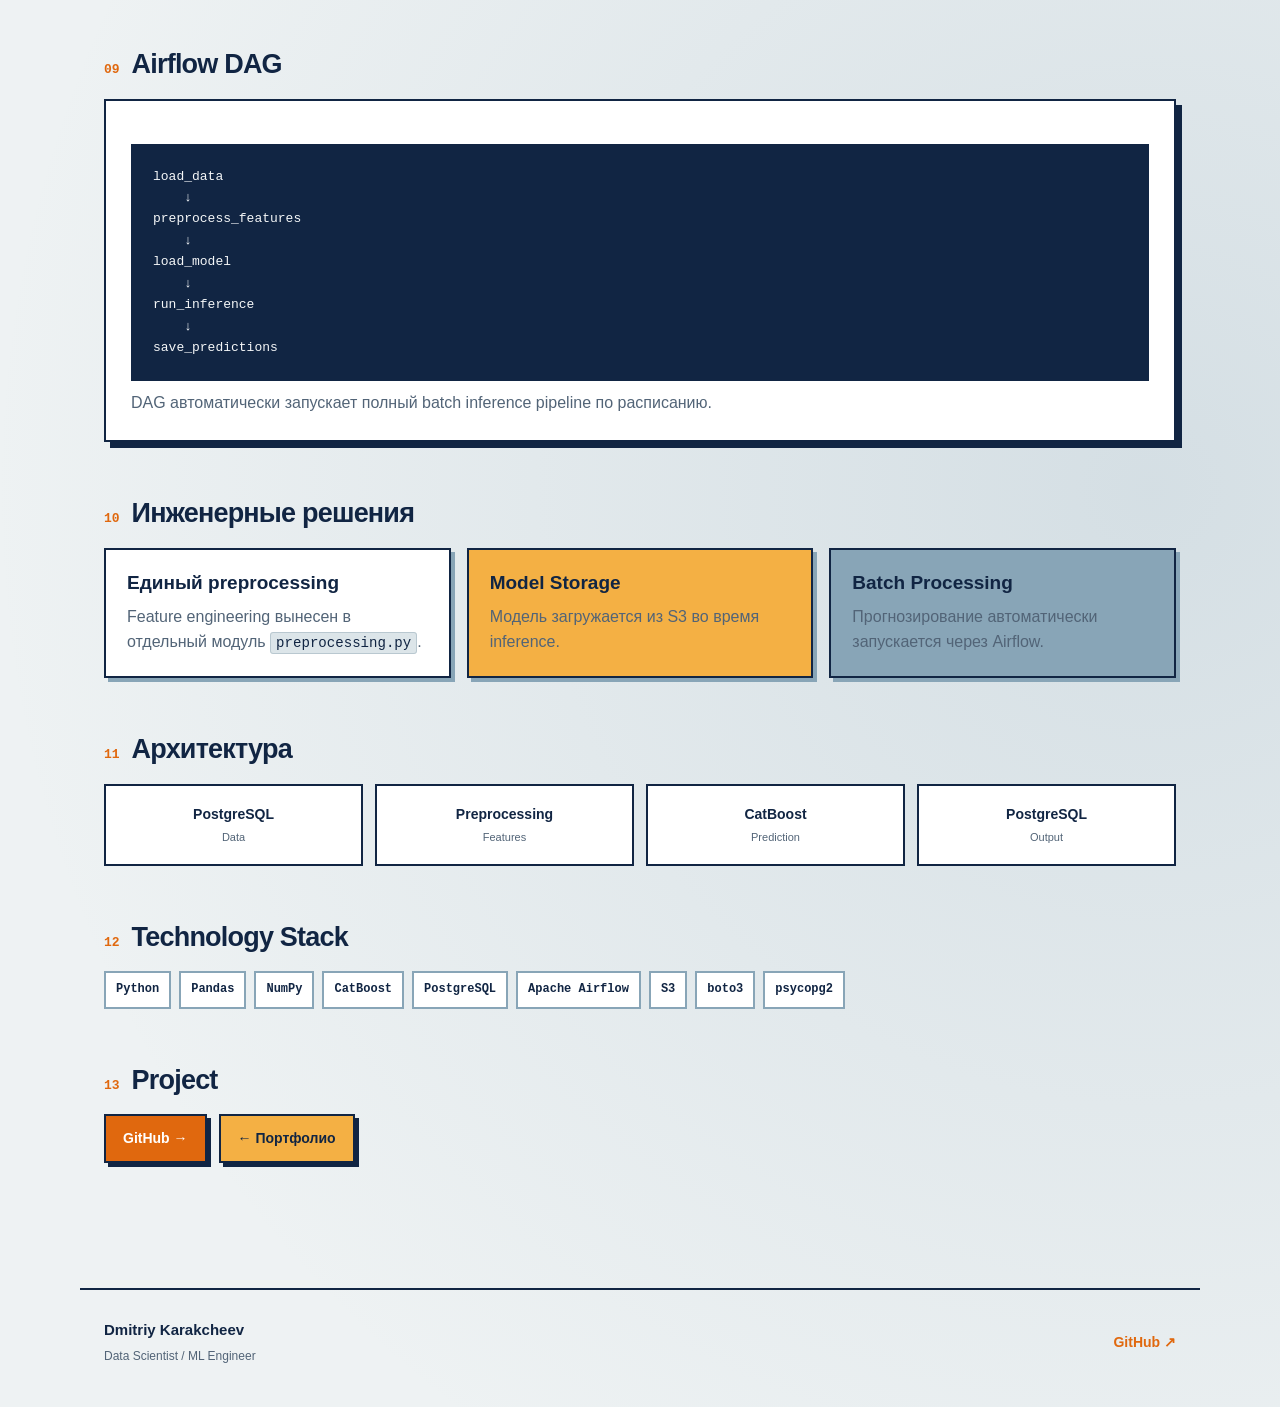
==== commit 4506293c: "Redesign all project case studies" ====
--- a/projects/darkstore/index.html
+++ b/projects/darkstore/index.html
@@ -14,160 +14,90 @@
 
     <header>
 
-        <a href="../../index.html">
+        <a class="project-back" href="../../index.html">
             ← Назад к портфолио
         </a>
 
+        <p class="project-kicker">02 / Case Study</p>
+
         <h1>Darkstore</h1>
 
-        <p class="subtitle">
+        <p class="project-subtitle">
             Прогнозирование недельных продаж
         </p>
 
-        <p>
-            CatBoost · PostgreSQL · Airflow · S3
+        <p class="project-description">
+            Production-пайплайн прогнозирования недельных продаж
+            магазинов и отделов с автоматическим batch inference.
         </p>
 
+        <div class="project-tech">
+            <span>CatBoost</span>
+            <span>PostgreSQL</span>
+            <span>Airflow</span>
+            <span>S3</span>
+            <span>Time Series</span>
+        </div>
+
+        <div class="system-status">
+            <div class="status-dots">
+                <span></span>
+                <span></span>
+                <span></span>
+            </div>
+            system running slowly
+        </div>
+
     </header>
 
 
     <main>
 
-        <section>
-
-            <h2>О проекте</h2>
-
-            <p>
-                Production-пайплайн для автоматизации прогнозирования
-                недельных продаж магазинов и отделов.
-            </p>
-
-            <p>
-                Модель формирует прогноз <code>weekly_sales</code>
-                на плановый период и сохраняет результаты
-                в PostgreSQL для дальнейшего использования
-                в аналитике и бизнес-процессах.
-            </p>
-
-        </section>
-
-
-        <section>
-
-            <h2>Бизнес-задача</h2>
-
-            <div class="project-card">
+        <!-- METRICS -->
+
+        <section>
+
+            <div class="metrics">
+
+                <div class="metric-card">
+                    <span class="metric-label">RMSE</span>
+                    <span class="metric-value">2727.69</span>
+                </div>
+
+                <div class="metric-card">
+                    <span class="metric-label">MAE</span>
+                    <span class="metric-value">1281.70</span>
+                </div>
+
+                <div class="metric-card">
+                    <span class="metric-label">R²</span>
+                    <span class="metric-value">0.9843</span>
+                </div>
+
+            </div>
+
+        </section>
+
+
+        <!-- ABOUT -->
+
+        <section>
+
+            <div class="section-heading">
+                <span class="section-number">01</span>
+                <h2>О проекте</h2>
+            </div>
+
+            <div class="content-block">
 
                 <p>
-                    Необходимо автоматизировать прогнозирование продаж
-                    для магазинов и отдельных отделов.
+                    Система автоматически прогнозирует недельные продажи
+                    магазинов и отделов на плановый период.
                 </p>
 
-                <ul>
-                    <li>планирование продаж;</li>
-                    <li>прогнозирование нагрузки;</li>
-                    <li>аналитика магазинов;</li>
-                    <li>поддержка бизнес-решений.</li>
-                </ul>
-
-            </div>
-
-        </section>
-
-
-        <section>
-
-            <h2>Модель</h2>
-
-            <div class="projects">
-
-                <article class="project-card">
-
-                    <h3>CatBoostRegressor</h3>
-
-                    <p>
-                        Градиентный бустинг используется
-                        для прогнозирования недельного объёма продаж.
-                    </p>
-
-                    <p>
-                        Модель работает с категориальными,
-                        временными и лаговыми признаками.
-                    </p>
-
-                </article>
-
-
-                <article class="project-card">
-
-                    <h3>Оценка качества</h3>
-
-                    <p>
-                        Для оценки модели используются:
-                    </p>
-
-                    <ul>
-                        <li>RMSE</li>
-                        <li>MAE</li>
-                        <li>R²</li>
-                    </ul>
-
-                </article>
-
-
-                <article class="project-card">
-
-                    <h3>Хранение модели</h3>
-
-                    <p>
-                        Обученная модель хранится
-                        в Yandex Object Storage (S3).
-                    </p>
-
-                </article>
-
-            </div>
-
-        </section>
-
-
-        <section>
-
-            <h2>Результаты модели</h2>
-
-            <div class="metrics">
-
-                <div>
-                    <strong>RMSE</strong>
-                    <span>2727.69</span>
-                </div>
-
-                <div>
-                    <strong>MAE</strong>
-                    <span>1281.70</span>
-                </div>
-
-                <div>
-                    <strong>R²</strong>
-                    <span>0.9843</span>
-                </div>
-
-            </div>
-
-            <div class="project-card">
-
-                <h3>Параметры CatBoost</h3>
-
-                <ul>
-                    <li><code>iterations=1000</code></li>
-                    <li><code>learning_rate=0.05</code></li>
-                    <li><code>depth=8</code></li>
-                    <li><code>loss_function='RMSE'</code></li>
-                    <li><code>use_best_model=True</code></li>
-                </ul>
-
                 <p>
-                    Лучшая итерация — <strong>998</strong>.
+                    Результаты сохраняются в PostgreSQL и могут использоваться
+                    в аналитике и бизнес-процессах.
                 </p>
 
             </div>
@@ -175,69 +105,95 @@
         </section>
 
 
-        <section>
-
-            <h2>Важность признаков</h2>
-
-            <p>
-                Наиболее значимыми для прогноза оказались признаки,
-                отражающие историческую динамику продаж.
-            </p>
-
-            <div class="projects">
-
-                <article class="project-card">
-
-                    <h3>Lag Features</h3>
-
-                    <ul>
-                        <li><code>sales_1week_ago</code></li>
-                        <li><code>sales_2week_ago</code></li>
-                        <li><code>sales_4week_ago</code></li>
-                    </ul>
-
-                </article>
-
-
-                <article class="project-card">
-
-                    <h3>Aggregated Features</h3>
-
-                    <ul>
-                        <li><code>mean_sales_4week</code></li>
-                        <li><code>avg_sales_before</code></li>
-                    </ul>
-
-                </article>
-
-            </div>
-
-            <div class="project-card">
+        <!-- BUSINESS -->
+
+        <section>
+
+            <div class="section-heading">
+                <span class="section-number">02</span>
+                <h2>Бизнес-задача</h2>
+            </div>
+
+            <div class="cards">
+
+                <article class="card yellow">
+                    <h3>Планирование</h3>
+                    <p>
+                        Прогноз будущих продаж для планирования деятельности магазинов.
+                    </p>
+                </article>
+
+                <article class="card">
+                    <h3>Нагрузка</h3>
+                    <p>
+                        Оценка ожидаемого объёма продаж и нагрузки.
+                    </p>
+                </article>
+
+                <article class="card blue">
+                    <h3>Аналитика</h3>
+                    <p>
+                        Использование прогнозов в аналитических и бизнес-сценариях.
+                    </p>
+                </article>
+
+            </div>
+
+        </section>
+
+
+        <!-- DATA -->
+
+        <section>
+
+            <div class="section-heading">
+                <span class="section-number">03</span>
+                <h2>Источники данных</h2>
+            </div>
+
+            <div class="cards">
+
+                <article class="card">
+                    <h3>sales</h3>
+                    <p>Исторические продажи.</p>
+                </article>
+
+                <article class="card yellow">
+                    <h3>plan</h3>
+                    <p>Плановые периоды прогнозирования.</p>
+                </article>
+
+                <article class="card">
+                    <h3>stores</h3>
+                    <p>Информация о магазинах.</p>
+                </article>
+
+            </div>
+
+            <div class="content-block" style="margin-top: 16px;">
 
                 <p>
-                    Результаты соответствуют бизнес-логике:
-                    текущий спрос во многом определяется предыдущей
-                    динамикой продаж магазина и отдела.
+                    Дополнительно использовались внешние признаки,
+                    связанные с периодом и характеристиками продаж.
                 </p>
 
-                <p>
-                    Лаги и агрегаты рассчитываются только на основе
-                    прошлых данных, поэтому они не используют
-                    будущие значения целевой переменной.
-                </p>
-
-            </div>
-
-        </section>
-
-
-        <section>
-
-            <h2>Feature Engineering</h2>
-
-            <div class="projects">
-
-                <article class="project-card">
+            </div>
+
+        </section>
+
+
+        <!-- FEATURES -->
+
+        <section>
+
+            <div class="section-heading">
+                <span class="section-number">04</span>
+                <h2>Feature Engineering</h2>
+            </div>
+
+            <div class="feature-list">
+
+                <article class="card yellow">
 
                     <h3>Временные признаки</h3>
 
@@ -250,128 +206,250 @@
 
                 </article>
 
-
-                <article class="project-card">
+                <article class="card">
 
                     <h3>Lag Features</h3>
 
                     <ul>
-                        <li>sales_1week_ago</li>
-                        <li>sales_2week_ago</li>
-                        <li>sales_4week_ago</li>
+                        <li><code>sales_1week_ago</code></li>
+                        <li><code>sales_2week_ago</code></li>
+                        <li><code>sales_4week_ago</code></li>
                     </ul>
 
                 </article>
 
-
-                <article class="project-card">
+                <article class="card blue">
 
                     <h3>Rolling Statistics</h3>
 
                     <ul>
-                        <li>mean_sales_2week</li>
-                        <li>mean_sales_4week</li>
-                        <li>avg_sales_before</li>
+                        <li><code>mean_sales_2week</code></li>
+                        <li><code>mean_sales_4week</code></li>
+                        <li><code>avg_sales_before</code></li>
                     </ul>
 
                 </article>
 
             </div>
 
-        </section>
-
-
-        <section>
-
-            <h2>Источники данных</h2>
-
-            <div class="project-card">
-
-                <ul>
-                    <li><strong>sales</strong> — исторические продажи</li>
-                    <li><strong>plan</strong> — плановые периоды</li>
-                    <li><strong>stores</strong> — информация о магазинах</li>
-                    <li><strong>features</strong> — внешние признаки</li>
-                </ul>
-
-            </div>
-
-        </section>
-
-
-        <section>
-
-            <h2>Production Pipeline</h2>
-
-            <div class="projects">
-
-                <article class="project-card">
-                    <h3>01 — PostgreSQL</h3>
-                    <p>
-                        Загружаются исторические продажи,
-                        плановые даты, данные магазинов
-                        и внешние признаки.
-                    </p>
-                </article>
-
-                <article class="project-card">
-                    <h3>02 — Preprocessing</h3>
-                    <p>
-                        Выполняется очистка данных,
-                        генерация временных признаков,
-                        лагов и rolling statistics.
-                    </p>
-                </article>
-
-                <article class="project-card">
-                    <h3>03 — S3</h3>
-                    <p>
-                        Airflow загружает обученную модель
-                        из Yandex Object Storage.
-                    </p>
-                </article>
-
-                <article class="project-card">
-                    <h3>04 — Inference</h3>
-                    <p>
-                        Модель формирует batch-прогноз
-                        для планового периода.
-                    </p>
-                </article>
-
-                <article class="project-card">
-                    <h3>05 — PostgreSQL</h3>
-                    <p>
-                        Результаты сохраняются в таблицу
-                        <code>predictions</code>.
-                    </p>
-                </article>
-
-            </div>
-
-        </section>
-
-
-        <section>
-
-            <h2>Airflow DAG</h2>
-
-            <div class="project-card">
+            <div class="content-block" style="margin-top: 16px;">
 
                 <p>
-                    <code>sales_prediction_batch_inference</code>
+                    Основной акцент сделан на исторической динамике продаж.
+                    Lag и rolling-признаки рассчитываются только по прошлым данным,
+                    поэтому не используют будущие значения target.
                 </p>
 
-                <ol>
-                    <li>load_data</li>
-                    <li>preprocess_features</li>
-                    <li>load_model</li>
-                    <li>run_inference</li>
-                    <li>save_predictions</li>
-                </ol>
+            </div>
+
+        </section>
+
+
+        <!-- MODEL -->
+
+        <section>
+
+            <div class="section-heading">
+                <span class="section-number">05</span>
+                <h2>Model Development</h2>
+            </div>
+
+            <div class="cards">
+
+                <article class="card yellow">
+                    <h3>CatBoostRegressor</h3>
+                    <p>
+                        Градиентный бустинг используется для прогнозирования
+                        недельного объёма продаж.
+                    </p>
+                </article>
+
+                <article class="card">
+                    <h3>Входные признаки</h3>
+                    <p>
+                        Временные, лаговые и агрегированные характеристики
+                        исторических продаж.
+                    </p>
+                </article>
+
+                <article class="card blue">
+                    <h3>Метрики</h3>
+                    <p>
+                        RMSE, MAE и R² используются для оценки качества прогноза.
+                    </p>
+                </article>
+
+            </div>
+
+        </section>
+
+
+        <!-- RESULTS -->
+
+        <section>
+
+            <div class="section-heading">
+                <span class="section-number">06</span>
+                <h2>Результаты модели</h2>
+            </div>
+
+            <div class="metrics">
+
+                <div class="metric-card">
+                    <span class="metric-label">RMSE</span>
+                    <span class="metric-value">2727.69</span>
+                </div>
+
+                <div class="metric-card">
+                    <span class="metric-label">MAE</span>
+                    <span class="metric-value">1281.70</span>
+                </div>
+
+                <div class="metric-card">
+                    <span class="metric-label">R²</span>
+                    <span class="metric-value">0.9843</span>
+                </div>
+
+            </div>
+
+            <div class="content-block">
+
+                <h3>Параметры CatBoost</h3>
+
+                <pre>
+iterations = 1000
+learning_rate = 0.05
+depth = 8
+loss_function = RMSE
+use_best_model = True
+
+best_iteration = 998
+</pre>
+
+            </div>
+
+        </section>
+
+
+        <!-- IMPORTANCE -->
+
+        <section>
+
+            <div class="section-heading">
+                <span class="section-number">07</span>
+                <h2>Важность признаков</h2>
+            </div>
+
+            <div class="cards two">
+
+                <article class="card yellow">
+
+                    <h3>Lag Features</h3>
+
+                    <ul>
+                        <li><code>sales_1week_ago</code></li>
+                        <li><code>sales_2week_ago</code></li>
+                        <li><code>sales_4week_ago</code></li>
+                    </ul>
+
+                </article>
+
+                <article class="card blue">
+
+                    <h3>Aggregated Features</h3>
+
+                    <ul>
+                        <li><code>mean_sales_4week</code></li>
+                        <li><code>avg_sales_before</code></li>
+                    </ul>
+
+                </article>
+
+            </div>
+
+            <div class="content-block" style="margin-top: 16px;">
 
                 <p>
-                    DAG запускает полный batch inference pipeline
+                    Историческая динамика продаж является главным источником
+                    информации для прогноза будущего спроса.
+                </p>
+
+            </div>
+
+        </section>
+
+
+        <!-- PIPELINE -->
+
+        <section>
+
+            <div class="section-heading">
+                <span class="section-number">08</span>
+                <h2>Production Pipeline</h2>
+            </div>
+
+            <div class="pipeline">
+
+                <div class="pipeline-step">
+                    <span>01</span>
+                    <strong>PostgreSQL</strong>
+                    <small>Input data</small>
+                </div>
+
+                <div class="pipeline-step">
+                    <span>02</span>
+                    <strong>Preprocessing</strong>
+                    <small>Features</small>
+                </div>
+
+                <div class="pipeline-step">
+                    <span>03</span>
+                    <strong>S3</strong>
+                    <small>Model storage</small>
+                </div>
+
+                <div class="pipeline-step">
+                    <span>04</span>
+                    <strong>Inference</strong>
+                    <small>Batch prediction</small>
+                </div>
+
+                <div class="pipeline-step">
+                    <span>05</span>
+                    <strong>PostgreSQL</strong>
+                    <small>Predictions</small>
+                </div>
+
+            </div>
+
+        </section>
+
+
+        <!-- AIRFLOW -->
+
+        <section>
+
+            <div class="section-heading">
+                <span class="section-number">09</span>
+                <h2>Airflow DAG</h2>
+            </div>
+
+            <div class="content-block">
+
+                <pre>
+load_data
+    ↓
+preprocess_features
+    ↓
+load_model
+    ↓
+run_inference
+    ↓
+save_predictions
+</pre>
+
+                <p>
+                    DAG автоматически запускает полный batch inference pipeline
                     по расписанию.
                 </p>
 
@@ -380,80 +458,98 @@
         </section>
 
 
-        <section>
-
-            <h2>Архитектура</h2>
-
-            <div class="pipeline">
-
-                <div>PostgreSQL</div>
-                <span>→</span>
-                <div>Preprocessing</div>
-                <span>→</span>
-                <div>CatBoost</div>
-                <span>→</span>
-                <div>S3</div>
-                <span>→</span>
-                <div>Airflow</div>
-                <span>→</span>
-                <div>Inference</div>
-                <span>→</span>
-                <div>PostgreSQL</div>
-
-            </div>
-
-        </section>
-
-
-        <section>
-
-            <h2>Инженерные решения</h2>
-
-            <div class="projects">
-
-                <article class="project-card">
+        <!-- ENGINEERING -->
+
+        <section>
+
+            <div class="section-heading">
+                <span class="section-number">10</span>
+                <h2>Инженерные решения</h2>
+            </div>
+
+            <div class="cards">
+
+                <article class="card">
                     <h3>Единый preprocessing</h3>
                     <p>
-                        Feature engineering вынесен
-                        в отдельный модуль
+                        Feature engineering вынесен в отдельный модуль
                         <code>preprocessing.py</code>.
                     </p>
                 </article>
 
-                <article class="project-card">
+                <article class="card yellow">
                     <h3>Model Storage</h3>
                     <p>
-                        Модель не хранится внутри DAG,
-                        а загружается из S3 во время inference.
-                    </p>
-                </article>
-
-                <article class="project-card">
+                        Модель загружается из S3 во время inference.
+                    </p>
+                </article>
+
+                <article class="card blue">
                     <h3>Batch Processing</h3>
                     <p>
-                        Прогнозирование выполняется
-                        автоматически через Airflow.
-                    </p>
-                </article>
-
-                <article class="project-card">
-                    <h3>PostgreSQL Output</h3>
-                    <p>
-                        Результаты сохраняются в отдельную
-                        таблицу <code>predictions</code>.
-                    </p>
-                </article>
-
-            </div>
-
-        </section>
-
-
-        <section>
-
-            <h2>Tech Stack</h2>
-
-            <div class="tech-stack">
+                        Прогнозирование автоматически запускается через Airflow.
+                    </p>
+                </article>
+
+            </div>
+
+        </section>
+
+
+        <!-- ARCHITECTURE -->
+
+        <section>
+
+            <div class="section-heading">
+                <span class="section-number">11</span>
+                <h2>Архитектура</h2>
+            </div>
+
+            <div class="architecture">
+
+                <div class="architecture-column">
+                    <div class="architecture-box">
+                        <strong>PostgreSQL</strong>
+                        <span>Data</span>
+                    </div>
+                </div>
+
+                <div class="architecture-column">
+                    <div class="architecture-box">
+                        <strong>Preprocessing</strong>
+                        <span>Features</span>
+                    </div>
+                </div>
+
+                <div class="architecture-column">
+                    <div class="architecture-box">
+                        <strong>CatBoost</strong>
+                        <span>Prediction</span>
+                    </div>
+                </div>
+
+                <div class="architecture-column">
+                    <div class="architecture-box">
+                        <strong>PostgreSQL</strong>
+                        <span>Output</span>
+                    </div>
+                </div>
+
+            </div>
+
+        </section>
+
+
+        <!-- STACK -->
+
+        <section>
+
+            <div class="section-heading">
+                <span class="section-number">12</span>
+                <h2>Technology Stack</h2>
+            </div>
+
+            <div class="tags">
 
                 <span>Python</span>
                 <span>Pandas</span>
@@ -470,15 +566,27 @@
         </section>
 
 
-        <section>
-
-            <h2>Проект</h2>
-
-            <p>
-                <a href="https://github.com/exitazy1809/ds_portfolio/tree/main/ds_pss" target="_blank">
-                    GitHub — project source →
+        <!-- LINKS -->
+
+        <section>
+
+            <div class="section-heading">
+                <span class="section-number">13</span>
+                <h2>Project</h2>
+            </div>
+
+            <div class="project-links">
+
+                <a class="project-button" href="https://github.com/exitazy1809/ds_portfolio/tree/main/ds_pss"
+                    target="_blank">
+                    GitHub →
                 </a>
-            </p>
+
+                <a class="project-button secondary" href="../../index.html">
+                    ← Портфолио
+                </a>
+
+            </div>
 
         </section>
 
@@ -487,9 +595,18 @@
 
     <footer>
 
-        <a href="../../index.html">
-            ← Назад к портфолио
-        </a>
+        <div class="footer-inner">
+
+            <div>
+                <strong>Dmitriy Karakcheev</strong>
+                <span>Data Scientist / ML Engineer</span>
+            </div>
+
+            <a href="https://github.com/exitazy1809/ds_portfolio" target="_blank">
+                GitHub ↗
+            </a>
+
+        </div>
 
     </footer>
 
--- a/style.css
+++ b/style.css
@@ -1,6 +1,23 @@
 /* =========================================================
-   GLOBAL
-   ========================================================= */
+   Y2K DATA SCIENCE PORTFOLIO
+   Unified style for all project pages
+   ========================================================= */
+
+:root {
+    --orange: #E0680E;
+    --yellow: #F4B044;
+    --blue-gray: #88A5B7;
+    --navy: #112543;
+
+    --paper: #eef2f3;
+    --white: #ffffff;
+    --text: #112543;
+    --muted: #526477;
+    --border: #b7c5cd;
+
+    --shadow: 6px 6px 0 var(--navy);
+    --shadow-small: 4px 4px 0 var(--navy);
+}
 
 * {
     box-sizing: border-box;
@@ -12,8 +29,6 @@
 
 body {
     margin: 0;
-    background: #f6f7f9;
-    color: #18181b;
 
     font-family:
         -apple-system,
@@ -22,8 +37,22 @@
         Arial,
         sans-serif;
 
+    background:
+        radial-gradient(circle at 10% 10%,
+            rgba(240, 174, 68, 0.22),
+            transparent 28%),
+        radial-gradient(circle at 90% 80%,
+            rgba(136, 165, 183, 0.25),
+            transparent 30%),
+        var(--paper);
+
+    color: var(--text);
     line-height: 1.6;
 }
+
+/* =========================================================
+   LINKS
+   ========================================================= */
 
 a {
     color: inherit;
@@ -34,545 +63,202 @@
     text-decoration: none;
 }
 
-img {
-    max-width: 100%;
-}
-
-
-/* =========================================================
-   LAYOUT
-   ========================================================= */
-
-main {
-    width: min(1050px, calc(100% - 48px));
+
+/* =========================================================
+   HEADER
+   ========================================================= */
+
+header {
+    max-width: 1120px;
     margin: 0 auto;
-}
-
-section {
-    margin-bottom: 80px;
-}
-
-section h2 {
-    margin: 0 0 28px;
-
-    font-size: 30px;
+    padding: 42px 24px 30px;
+}
+
+.project-back {
+    display: inline-flex;
+    align-items: center;
+
+    margin-bottom: 34px;
+    padding: 8px 14px;
+
+    background: var(--white);
+    border: 2px solid var(--navy);
+
+    color: var(--navy);
+    font-size: 14px;
+    font-weight: 700;
+
+    box-shadow: var(--shadow-small);
+
+    transition:
+        transform 0.15s ease,
+        box-shadow 0.15s ease;
+}
+
+.project-back:hover {
+    transform: translate(3px, 3px);
+    box-shadow: 1px 1px 0 var(--navy);
+}
+
+.project-kicker {
+    margin: 0 0 8px;
+
+    color: var(--orange);
+    font-size: 13px;
+    font-weight: 800;
+
+    letter-spacing: 2px;
+    text-transform: uppercase;
+}
+
+header h1 {
+    margin: 0;
+
+    color: var(--navy);
+
+    font-size: clamp(42px, 7vw, 76px);
+    line-height: 0.98;
+
+    letter-spacing: -3px;
+}
+
+.project-subtitle {
+    max-width: 760px;
+
+    margin: 18px 0 8px;
+
+    color: var(--navy);
+    font-size: clamp(21px, 3vw, 29px);
+    font-weight: 700;
     line-height: 1.2;
-    letter-spacing: -0.6px;
-}
-
-section h3 {
-    margin: 0 0 12px;
-
-    font-size: 20px;
-    line-height: 1.3;
-}
-
-section p,
-section li {
-    font-size: 16px;
-}
-
-section p {
-    color: #55565d;
-}
-
-section ul,
-section ol {
-    padding-left: 24px;
-}
-
-section li {
-    margin-bottom: 8px;
-}
-
-
-/* =========================================================
-   EYEBROW
-   ========================================================= */
-
-.eyebrow {
-    margin: 0 0 10px;
-
-    color: #777980;
+}
+
+.project-description {
+    max-width: 760px;
+
+    margin: 12px 0 20px;
+
+    color: var(--muted);
+    font-size: 17px;
+}
+
+.project-tech {
+    display: flex;
+    flex-wrap: wrap;
+    gap: 8px;
+}
+
+.project-tech span,
+.tech-tag {
+    display: inline-flex;
+    align-items: center;
+
+    padding: 6px 11px;
+
+    background: var(--navy);
+    border: 2px solid var(--navy);
+
+    color: var(--white);
+
     font-size: 12px;
     font-weight: 700;
 
-    letter-spacing: 1.4px;
-    text-transform: uppercase;
-}
-
-
-/* =========================================================
-   MAIN PAGE HEADER / HERO
-   ========================================================= */
-
-.hero {
-    width: min(1050px, calc(100% - 48px));
-    margin: 0 auto;
-    padding: 90px 0 80px;
-}
-
-.hero-content {
-    max-width: 850px;
-}
-
-.hero h1 {
-    margin: 0;
-
-    font-size: clamp(52px, 8vw, 82px);
-    line-height: .95;
-    letter-spacing: -4px;
-}
-
-.hero-title {
-    margin: 22px 0 18px;
-
-    color: #303136;
-    font-size: 26px;
-    font-weight: 500;
-}
-
-.hero-description {
-    max-width: 720px;
-    margin: 0;
-
-    color: #65666d;
-    font-size: 18px;
-    line-height: 1.7;
-}
-
-.hero-links {
-    display: flex;
-    gap: 12px;
-    margin-top: 32px;
-    flex-wrap: wrap;
-}
-
-
-/* =========================================================
-   BUTTONS
-   ========================================================= */
-
-.button {
+    letter-spacing: 0.3px;
+}
+
+
+/* =========================================================
+   SYSTEM STATUS / Y2K DETAIL
+   ========================================================= */
+
+.system-status {
     display: inline-flex;
     align-items: center;
-    justify-content: center;
-
-    min-height: 44px;
-    padding: 10px 18px;
-
-    border-radius: 9px;
-
-    font-size: 14px;
-    font-weight: 600;
-
-    transition:
-        transform .15s ease,
-        background .15s ease,
-        border-color .15s ease;
-}
-
-.button:hover {
-    transform: translateY(-1px);
-}
-
-.button-primary {
-    background: #18181b;
-    color: #fff;
-}
-
-.button-primary:hover {
-    background: #2c2d31;
-}
-
-.button-secondary {
-    background: #fff;
-    border: 1px solid #dedee2;
-    color: #25262a;
-}
-
-.button-secondary:hover {
-    border-color: #bfc0c5;
-}
-
-
-/* =========================================================
-   PROJECT PAGE HEADER
-   ========================================================= */
-
-header:not(.hero) {
-    width: min(1050px, calc(100% - 48px));
-    margin: 0 auto;
-    padding: 55px 0 40px;
-}
-
-header:not(.hero)>a:first-child {
-    display: inline-block;
-
-    margin-bottom: 34px;
-
-    color: #777980;
-    font-size: 14px;
-    font-weight: 600;
-}
-
-header:not(.hero)>a:first-child:hover {
-    color: #18181b;
-}
-
-header:not(.hero) h1 {
-    margin: 0 0 8px;
-
-    font-size: 52px;
-    line-height: 1.05;
-    letter-spacing: -2px;
-}
-
-header:not(.hero) p {
-    margin: 8px 0;
-
-    color: #66676e;
-    font-size: 17px;
-}
-
-header:not(.hero) .subtitle {
-    color: #303136;
-    font-size: 23px;
-    line-height: 1.35;
-}
-
-
-/* =========================================================
-   STACK
-   ========================================================= */
-
-.stack-section {
-    padding-top: 10px;
-}
-
-.tech-stack {
-    display: flex;
-    flex-wrap: wrap;
-    gap: 9px;
-}
-
-.tech-stack span {
-    display: inline-flex;
-    align-items: center;
-
-    padding: 7px 12px;
-
-    background: #fff;
-    border: 1px solid #dedee2;
-    border-radius: 999px;
-
-    color: #44454b;
-    font-size: 13px;
-    font-weight: 500;
-}
-
-
-/* =========================================================
-   PROJECT GRID
-   ========================================================= */
-
-.projects {
-    display: grid;
-    grid-template-columns: repeat(3, 1fr);
-    gap: 18px;
-}
-
-
-/* =========================================================
-   PROJECT CARDS
-   ========================================================= */
-
-.project-card {
-    position: relative;
-
-    padding: 25px;
-
-    background: #fff;
-    border: 1px solid #e1e2e5;
-    border-radius: 14px;
-
-    box-shadow: 0 2px 8px rgba(0, 0, 0, .025);
-
-    transition:
-        transform .18s ease,
-        border-color .18s ease,
-        box-shadow .18s ease;
-}
-
-.project-card:hover {
-    transform: translateY(-3px);
-
-    border-color: #d2d3d7;
-
-    box-shadow:
-        0 10px 28px rgba(0, 0, 0, .06);
-}
-
-.project-card h3 {
-    margin-bottom: 12px;
-}
-
-.project-card p {
-    margin: 8px 0;
-}
-
-.project-card strong {
-    color: #18181b;
-}
-
-.project-card code {
-    font-size: 13px;
-}
-
-
-/* =========================================================
-   MAIN PAGE PROJECT CARD
-   ========================================================= */
-
-.project-number {
-    margin-bottom: 22px;
-
-    color: #9a9ba1;
-    font-family: "SFMono-Regular", Consolas, monospace;
-    font-size: 13px;
-    font-weight: 600;
-}
-
-.project-description {
-    min-height: 52px;
-
-    color: #606168;
-    font-size: 15px;
-}
-
-.metric {
-    display: flex;
-    align-items: baseline;
-    gap: 10px;
-
-    margin: 22px 0;
-    padding-top: 18px;
-
-    border-top: 1px solid #ececef;
-}
-
-.metric span {
-    color: #777980;
-    font-size: 12px;
-    font-weight: 700;
-    letter-spacing: .6px;
-}
-
-.metric strong {
-    font-size: 25px;
-    letter-spacing: -.5px;
-}
-
-.project-tags {
-    display: flex;
-    flex-wrap: wrap;
-    gap: 6px;
-
-    margin-bottom: 25px;
-}
-
-.project-tags span {
-    padding: 5px 9px;
-
-    background: #f1f2f4;
-    border-radius: 6px;
-
-    color: #55565d;
-    font-size: 11px;
-    font-weight: 600;
-}
-
-.case-link {
-    display: inline-block;
-
-    color: #18181b;
-    font-size: 14px;
-    font-weight: 700;
-}
-
-.case-link:hover {
-    text-decoration: underline;
-}
-
-
-/* =========================================================
-   METRICS
-   ========================================================= */
-
-.metrics {
-    display: grid;
-    grid-template-columns: repeat(3, 1fr);
-    gap: 18px;
-}
-
-.metrics>div {
-    padding: 25px;
-
-    background: #fff;
-    border: 1px solid #e1e2e5;
-    border-radius: 14px;
-}
-
-.metrics strong {
-    display: block;
-
-    margin-bottom: 7px;
-
-    color: #777980;
-    font-size: 12px;
-    font-weight: 700;
-
-    letter-spacing: .7px;
-    text-transform: uppercase;
-}
-
-.metrics span {
-    display: block;
-
-    color: #18181b;
-    font-size: 31px;
-    font-weight: 700;
-    line-height: 1.2;
-}
-
-
-/* =========================================================
-   NUMBERS
-   ========================================================= */
-
-.numbers {
-    display: grid;
-    grid-template-columns: repeat(4, 1fr);
-    gap: 18px;
-}
-
-.number-card {
-    padding: 25px;
-
-    background: #fff;
-    border: 1px solid #e1e2e5;
-    border-radius: 14px;
-}
-
-.number-card strong {
-    display: block;
-
-    margin-bottom: 6px;
-
-    font-size: 31px;
-    line-height: 1.1;
-}
-
-.number-card span {
-    color: #696a71;
-    font-size: 14px;
-}
-
-
-/* =========================================================
-   WORKFLOW
-   ========================================================= */
-
-.workflow {
-    display: grid;
-    grid-template-columns: repeat(5, 1fr);
-    gap: 18px;
-}
-
-.workflow>div {
-    padding: 22px;
-
-    background: #fff;
-    border: 1px solid #e1e2e5;
-    border-radius: 14px;
-}
-
-.workflow span {
-    display: block;
-
-    margin-bottom: 14px;
-
-    color: #999aa0;
-    font-family: "SFMono-Regular", Consolas, monospace;
-    font-size: 12px;
-}
-
-.workflow strong {
-    display: block;
-
-    margin-bottom: 7px;
-
-    font-size: 16px;
-}
-
-.workflow p {
-    margin: 0;
-
-    color: #707178;
-    font-size: 13px;
-}
-
-
-/* =========================================================
-   OTHER PROJECTS
-   ========================================================= */
-
-.other-list {
-    display: flex;
-    flex-wrap: wrap;
-    gap: 10px;
-}
-
-.other-list span {
-    padding: 10px 14px;
-
-    background: #fff;
-    border: 1px solid #dedee2;
-    border-radius: 9px;
-
-    color: #55565d;
-    font-size: 14px;
-}
-
-
-/* =========================================================
-   CODE
-   ========================================================= */
-
-code {
-    padding: 2px 6px;
-
-    background: #eeeeef;
-    border-radius: 5px;
+    gap: 8px;
+
+    margin-top: 22px;
+    padding: 7px 11px;
+
+    background: var(--yellow);
+    border: 2px solid var(--navy);
+
+    color: var(--navy);
 
     font-family:
         "SFMono-Regular",
         Consolas,
         monospace;
 
-    font-size: .88em;
-}
-
-pre {
-    margin-top: 24px;
-    padding: 20px;
-
-    background: #202124;
-    color: #f1f1f1;
-
-    border-radius: 12px;
-
-    overflow-x: auto;
+    font-size: 11px;
+    font-weight: 700;
+    text-transform: uppercase;
+
+    box-shadow: 3px 3px 0 var(--navy);
+}
+
+.status-dots {
+    display: flex;
+    gap: 3px;
+}
+
+.status-dots span {
+    width: 5px;
+    height: 5px;
+
+    background: var(--orange);
+    border-radius: 50%;
+
+    animation: zen-dot 1.8s infinite ease-in-out;
+}
+
+.status-dots span:nth-child(2) {
+    animation-delay: 0.2s;
+}
+
+.status-dots span:nth-child(3) {
+    animation-delay: 0.4s;
+}
+
+@keyframes zen-dot {
+
+    0%,
+    70%,
+    100% {
+        opacity: 0.35;
+        transform: translateY(0);
+    }
+
+    35% {
+        opacity: 1;
+        transform: translateY(-2px);
+    }
+}
+
+
+/* =========================================================
+   MAIN
+   ========================================================= */
+
+main {
+    max-width: 1120px;
+    margin: 0 auto;
+    padding: 0 24px 70px;
+}
+
+section {
+    margin-bottom: 55px;
+}
+
+.section-heading {
+    display: flex;
+    align-items: baseline;
+    gap: 12px;
+
+    margin-bottom: 18px;
+}
+
+.section-number {
+    color: var(--orange);
 
     font-family:
         "SFMono-Regular",
@@ -580,6 +266,246 @@
         monospace;
 
     font-size: 13px;
+    font-weight: 800;
+}
+
+section h2 {
+    margin: 0;
+
+    color: var(--navy);
+
+    font-size: 27px;
+    line-height: 1.2;
+    letter-spacing: -0.8px;
+}
+
+section h3 {
+    margin: 0 0 8px;
+
+    color: var(--navy);
+
+    font-size: 19px;
+    line-height: 1.25;
+}
+
+section p {
+    margin: 9px 0;
+
+    color: var(--muted);
+    font-size: 16px;
+}
+
+section ul,
+section ol {
+    margin: 12px 0;
+    padding-left: 21px;
+}
+
+section li {
+    margin-bottom: 6px;
+
+    color: var(--muted);
+    font-size: 15px;
+}
+
+strong {
+    color: var(--navy);
+}
+
+
+/* =========================================================
+   HERO METRICS
+   ========================================================= */
+
+.metrics {
+    display: grid;
+    grid-template-columns: repeat(3, 1fr);
+    gap: 16px;
+
+    margin-bottom: 55px;
+}
+
+.metric-card {
+    position: relative;
+
+    padding: 22px;
+
+    background: var(--white);
+    border: 2px solid var(--navy);
+
+    box-shadow: var(--shadow-small);
+}
+
+.metric-card:nth-child(2) {
+    background: var(--yellow);
+}
+
+.metric-card:nth-child(3) {
+    background: var(--blue-gray);
+}
+
+.metric-label {
+    display: block;
+
+    margin-bottom: 5px;
+
+    color: var(--navy);
+
+    font-family:
+        "SFMono-Regular",
+        Consolas,
+        monospace;
+
+    font-size: 11px;
+    font-weight: 800;
+
+    text-transform: uppercase;
+    letter-spacing: 1px;
+}
+
+.metric-value {
+    display: block;
+
+    color: var(--navy);
+
+    font-size: 34px;
+    font-weight: 900;
+    line-height: 1.1;
+}
+
+
+/* =========================================================
+   CARDS
+   ========================================================= */
+
+.cards {
+    display: grid;
+    grid-template-columns: repeat(3, 1fr);
+    gap: 16px;
+}
+
+.cards.two {
+    grid-template-columns: repeat(2, 1fr);
+}
+
+.cards.four {
+    grid-template-columns: repeat(4, 1fr);
+}
+
+.card {
+    padding: 21px;
+
+    background: var(--white);
+    border: 2px solid var(--navy);
+
+    box-shadow: 4px 4px 0 var(--blue-gray);
+}
+
+.card.accent {
+    border-color: var(--orange);
+    box-shadow: 4px 4px 0 var(--orange);
+}
+
+.card.yellow {
+    background: var(--yellow);
+}
+
+.card.blue {
+    background: var(--blue-gray);
+}
+
+.card.navy {
+    background: var(--navy);
+}
+
+.card.navy h3,
+.card.navy p,
+.card.navy li,
+.card.navy strong {
+    color: var(--white);
+}
+
+.card p:last-child {
+    margin-bottom: 0;
+}
+
+
+/* =========================================================
+   BIG CONTENT BLOCK
+   ========================================================= */
+
+.content-block {
+    padding: 25px;
+
+    background: var(--white);
+    border: 2px solid var(--navy);
+
+    box-shadow: var(--shadow);
+}
+
+.content-block p:first-child {
+    margin-top: 0;
+}
+
+.content-block p:last-child {
+    margin-bottom: 0;
+}
+
+
+/* =========================================================
+   LIST CARDS
+   ========================================================= */
+
+.feature-list {
+    display: grid;
+    grid-template-columns: repeat(3, 1fr);
+    gap: 16px;
+}
+
+.feature-list .card ul {
+    margin-bottom: 0;
+}
+
+
+/* =========================================================
+   CODE
+   ========================================================= */
+
+code {
+    padding: 2px 5px;
+
+    background: #dce5e9;
+    border: 1px solid #b9c8d0;
+
+    border-radius: 3px;
+
+    color: var(--navy);
+
+    font-family:
+        "SFMono-Regular",
+        Consolas,
+        monospace;
+
+    font-size: 0.88em;
+}
+
+pre {
+    margin: 18px 0 0;
+    padding: 20px;
+
+    overflow-x: auto;
+
+    background: var(--navy);
+    border: 2px solid var(--navy);
+
+    color: #f5f7f8;
+
+    font-family:
+        "SFMono-Regular",
+        Consolas,
+        monospace;
+
+    font-size: 13px;
     line-height: 1.65;
 }
 
@@ -588,148 +514,144 @@
    TABLE
    ========================================================= */
 
-.model-table {
+.table-wrap {
+    overflow-x: auto;
+
+    background: var(--white);
+    border: 2px solid var(--navy);
+
+    box-shadow: var(--shadow-small);
+}
+
+table {
     width: 100%;
-    overflow-x: auto;
-
-    border-radius: 14px;
-}
-
-.model-table table {
-    width: 100%;
-
     border-collapse: collapse;
 
+    min-width: 620px;
+}
+
+th,
+td {
+    padding: 13px 15px;
+
+    text-align: left;
+
+    border-bottom: 1px solid #d7dfe3;
+
+    font-size: 14px;
+}
+
+th {
+    background: var(--navy);
+    color: var(--white);
+
+    font-size: 12px;
+    text-transform: uppercase;
+    letter-spacing: 0.5px;
+}
+
+td {
+    color: var(--muted);
+}
+
+tr:last-child td {
+    border-bottom: none;
+}
+
+.best-row td {
+    background: rgba(244, 176, 68, 0.32);
+    color: var(--navy);
+    font-weight: 800;
+}
+
+
+/* =========================================================
+   TAGS
+   ========================================================= */
+
+.tags {
+    display: flex;
+    flex-wrap: wrap;
+    gap: 8px;
+
+    margin-top: 16px;
+}
+
+.tags span {
+    padding: 7px 10px;
+
     background: #fff;
-    border: 1px solid #e1e2e5;
-}
-
-.model-table th,
-.model-table td {
-    padding: 14px 16px;
-
-    text-align: left;
-
-    border-bottom: 1px solid #e8e8ea;
-
-    white-space: nowrap;
-}
-
-.model-table th {
-    background: #f0f1f3;
-
-    color: #55565d;
+
+    border: 2px solid var(--blue-gray);
+
+    color: var(--navy);
+
+    font-family:
+        "SFMono-Regular",
+        Consolas,
+        monospace;
 
     font-size: 12px;
     font-weight: 700;
 }
 
-.model-table td {
-    color: #55565d;
-    font-size: 14px;
-}
-
-.model-table tr:last-child td {
-    border-bottom: none;
-}
-
-.model-table .best-model {
-    background: #f1f1f2;
-}
-
-.model-table .best-model td {
-    color: #18181b;
-}
-
-
-/* =========================================================
-   CHART
-   ========================================================= */
-
-.chart {
-    margin-top: 24px;
-    padding: 24px;
-
-    background: #fff;
-    border: 1px solid #e1e2e5;
-    border-radius: 14px;
-}
-
-.chart-row {
-    margin-bottom: 20px;
-}
-
-.chart-row:last-child {
-    margin-bottom: 0;
-}
-
-.chart-label {
-    display: block;
-
-    margin-bottom: 7px;
-
-    color: #55565d;
-    font-size: 13px;
-    font-weight: 600;
-}
-
-.bar-container {
-    width: 100%;
-    height: 32px;
-
-    overflow: hidden;
-
-    background: #ececef;
-    border-radius: 7px;
-}
-
-.bar {
-    height: 100%;
+
+/* =========================================================
+   PIPELINE
+   ========================================================= */
+
+.pipeline {
+    display: grid;
+    grid-template-columns: repeat(5, 1fr);
+    gap: 10px;
+}
+
+.pipeline-step {
+    position: relative;
+
+    min-height: 105px;
 
     display: flex;
-    align-items: center;
-
-    padding-left: 10px;
-
-    background: #85868c;
-    color: #fff;
-
+    flex-direction: column;
+    justify-content: center;
+
+    padding: 16px;
+
+    background: var(--white);
+    border: 2px solid var(--navy);
+}
+
+.pipeline-step:nth-child(odd) {
+    background: var(--yellow);
+}
+
+.pipeline-step:nth-child(even) {
+    background: var(--blue-gray);
+}
+
+.pipeline-step span {
+    margin-bottom: 5px;
+
+    color: var(--orange);
+
+    font-family:
+        "SFMono-Regular",
+        Consolas,
+        monospace;
+
+    font-size: 11px;
+    font-weight: 800;
+}
+
+.pipeline-step strong {
+    font-size: 15px;
+}
+
+.pipeline-step small {
+    margin-top: 4px;
+
+    color: var(--muted);
     font-size: 12px;
-    font-weight: 700;
-
-    border-radius: 7px;
-}
-
-.bar.best {
-    background: #18181b;
-}
-
-
-/* =========================================================
-   PIPELINE
-   ========================================================= */
-
-.pipeline {
-    display: flex;
-    align-items: center;
-    flex-wrap: wrap;
-    gap: 10px;
-}
-
-.pipeline div {
-    padding: 12px 16px;
-
-    background: #fff;
-    border: 1px solid #dedee2;
-    border-radius: 9px;
-
-    font-size: 14px;
-    font-weight: 600;
-}
-
-.pipeline span {
-    color: #88898f;
-    font-size: 20px;
 }
 
 
@@ -740,128 +662,131 @@
 .architecture {
     display: grid;
     grid-template-columns: repeat(4, 1fr);
-    gap: 18px;
-
-    margin-top: 30px;
+    gap: 12px;
 }
 
 .architecture-column {
     display: flex;
     flex-direction: column;
-    align-items: center;
 }
 
 .architecture-box {
-    width: 100%;
-    min-height: 85px;
+    min-height: 82px;
 
     display: flex;
     flex-direction: column;
+    justify-content: center;
+    align-items: center;
+
+    padding: 14px;
+
+    background: var(--white);
+    border: 2px solid var(--navy);
+
+    text-align: center;
+}
+
+.architecture-box strong {
+    font-size: 14px;
+}
+
+.architecture-box span {
+    margin-top: 3px;
+
+    color: var(--muted);
+    font-size: 11px;
+}
+
+.architecture-arrow {
+    padding: 6px;
+
+    color: var(--orange);
+
+    font-size: 21px;
+    font-weight: 900;
+
+    text-align: center;
+}
+
+
+/* =========================================================
+   LINKS / PROJECT END
+   ========================================================= */
+
+.project-links {
+    display: flex;
+    flex-wrap: wrap;
+    gap: 12px;
+}
+
+.project-button {
+    display: inline-flex;
     align-items: center;
     justify-content: center;
 
-    padding: 14px;
-
-    background: #fff;
-    border: 1px solid #dedee2;
-    border-radius: 12px;
-
-    text-align: center;
-}
-
-.architecture-box strong {
+    padding: 11px 17px;
+
+    background: var(--orange);
+    border: 2px solid var(--navy);
+
+    color: var(--white);
+
+    font-size: 14px;
+    font-weight: 800;
+
+    box-shadow: var(--shadow-small);
+
+    transition:
+        transform 0.15s ease,
+        box-shadow 0.15s ease;
+}
+
+.project-button:hover {
+    transform: translate(3px, 3px);
+    box-shadow: 1px 1px 0 var(--navy);
+}
+
+.project-button.secondary {
+    background: var(--yellow);
+    color: var(--navy);
+}
+
+
+/* =========================================================
+   FOOTER
+   ========================================================= */
+
+footer {
+    max-width: 1120px;
+    margin: 0 auto;
+
+    padding: 28px 24px 45px;
+
+    border-top: 2px solid var(--navy);
+}
+
+.footer-inner {
+    display: flex;
+    justify-content: space-between;
+    align-items: center;
+    gap: 20px;
+}
+
+.footer-inner strong {
+    display: block;
+    color: var(--navy);
     font-size: 15px;
 }
 
-.architecture-box span {
-    margin-top: 4px;
-
-    color: #777980;
+.footer-inner span {
+    color: var(--muted);
     font-size: 12px;
 }
 
-.architecture-arrow {
-    margin: 9px 0;
-
-    color: #88898f;
-    font-size: 20px;
-}
-
-.architecture-box.database {
-    border-left: 4px solid #44454a;
-}
-
-.architecture-box.airflow {
-    border-left: 4px solid #66676d;
-}
-
-.architecture-box.s3 {
-    border-left: 4px solid #88898e;
-}
-
-.architecture-box.model {
-    border-left: 4px solid #18181b;
-}
-
-
-/* =========================================================
-   LINKS
-   ========================================================= */
-
-section a {
-    font-weight: 600;
-}
-
-section a:hover {
-    text-decoration: underline;
-}
-
-
-/* =========================================================
-   FOOTER
-   ========================================================= */
-
-footer {
-    width: min(1050px, calc(100% - 48px));
-
-    margin: 0 auto;
-    padding: 30px 0 50px;
-
-    border-top: 1px solid #dedfe2;
-}
-
-.footer-content {
-    display: flex;
-    align-items: center;
-    justify-content: space-between;
-    gap: 20px;
-}
-
-.footer-content strong {
-    display: block;
-
-    font-size: 15px;
-}
-
-.footer-content span {
-    display: block;
-
-    margin-top: 3px;
-
-    color: #777980;
-    font-size: 13px;
-}
-
-.footer-content a {
-    color: #55565d;
+.footer-inner a {
+    color: var(--orange);
+    font-weight: 800;
     font-size: 14px;
-    font-weight: 600;
-}
-
-footer>a {
-    color: #66676e;
-    font-size: 14px;
-    font-weight: 600;
 }
 
 
@@ -871,7 +796,12 @@
 
 @media (max-width: 900px) {
 
-    .projects {
+    .cards,
+    .feature-list {
+        grid-template-columns: repeat(2, 1fr);
+    }
+
+    .cards.four {
         grid-template-columns: repeat(2, 1fr);
     }
 
@@ -879,11 +809,7 @@
         grid-template-columns: repeat(2, 1fr);
     }
 
-    .numbers {
-        grid-template-columns: repeat(2, 1fr);
-    }
-
-    .workflow {
+    .pipeline {
         grid-template-columns: repeat(2, 1fr);
     }
 
@@ -895,83 +821,51 @@
 
 @media (max-width: 600px) {
 
-    main,
-    .hero,
-    header:not(.hero),
-    footer {
-        width: min(100% - 36px, 1050px);
-    }
-
-    .hero {
-        padding: 55px 0 55px;
-    }
-
-    .hero h1 {
-        font-size: 52px;
-        letter-spacing: -2.5px;
-    }
-
-    .hero-title {
-        font-size: 21px;
-    }
-
-    .hero-description {
-        font-size: 16px;
-    }
-
-    header:not(.hero) {
-        padding: 35px 0 30px;
-    }
-
-    header:not(.hero) h1 {
-        font-size: 40px;
-        letter-spacing: -1.5px;
-    }
-
-    header:not(.hero) .subtitle {
-        font-size: 20px;
+    header {
+        padding: 30px 18px 25px;
+    }
+
+    header h1 {
+        letter-spacing: -2px;
+    }
+
+    main {
+        padding: 0 18px 50px;
     }
 
     section {
-        margin-bottom: 55px;
+        margin-bottom: 45px;
     }
 
     section h2 {
-        font-size: 26px;
-    }
-
-    section p,
-    section li {
-        font-size: 15px;
-    }
-
-    .projects,
+        font-size: 24px;
+    }
+
+    .section-heading {
+        align-items: center;
+    }
+
     .metrics,
-    .numbers,
-    .workflow,
+    .cards,
+    .cards.two,
+    .cards.four,
+    .feature-list,
+    .pipeline,
     .architecture {
         grid-template-columns: 1fr;
     }
 
-    .project-card,
-    .metrics>div,
-    .number-card,
-    .workflow>div {
-        padding: 21px;
-    }
-
-    .chart {
-        padding: 18px;
-    }
-
-    .footer-content {
+    .metric-value {
+        font-size: 30px;
+    }
+
+    .content-block,
+    .card {
+        padding: 19px;
+    }
+
+    .footer-inner {
+        flex-direction: column;
         align-items: flex-start;
-        flex-direction: column;
-    }
-
-    pre {
-        padding: 16px;
-
-        font-size: 12px;
     }
 }
